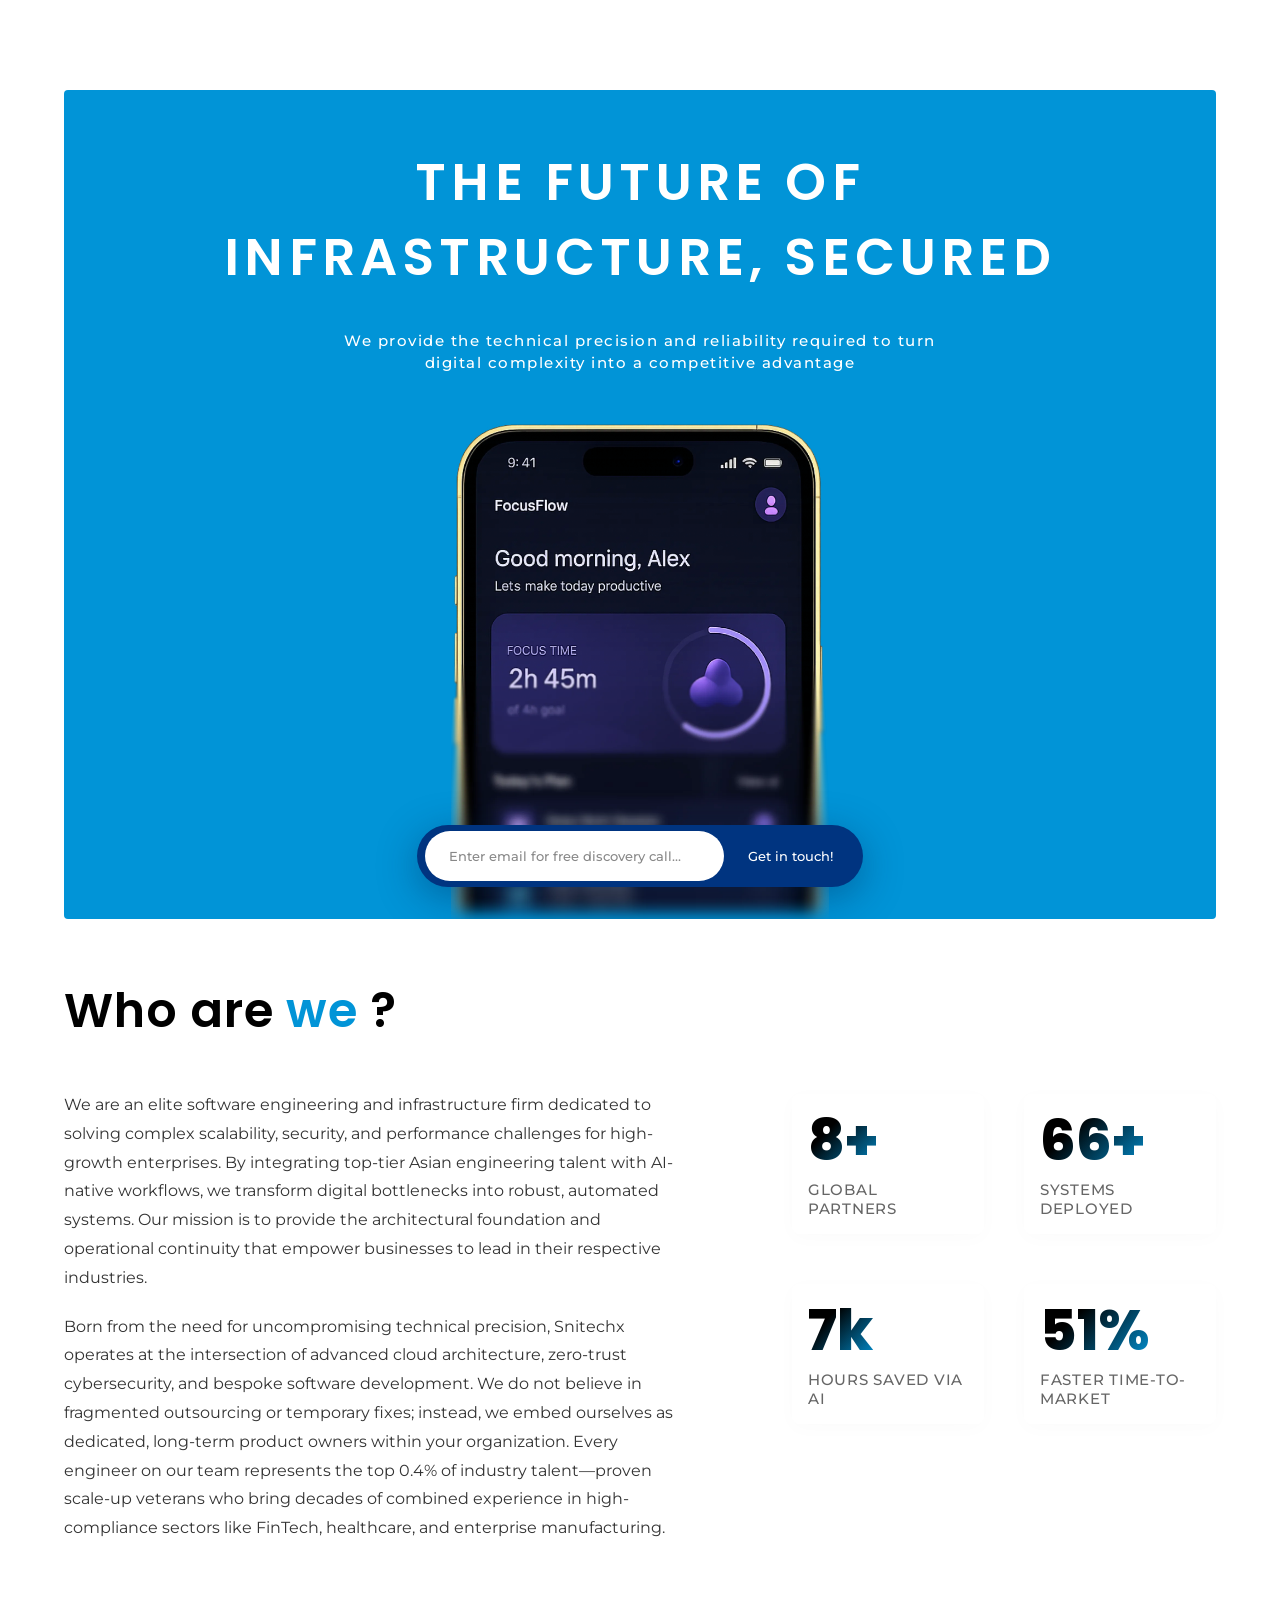
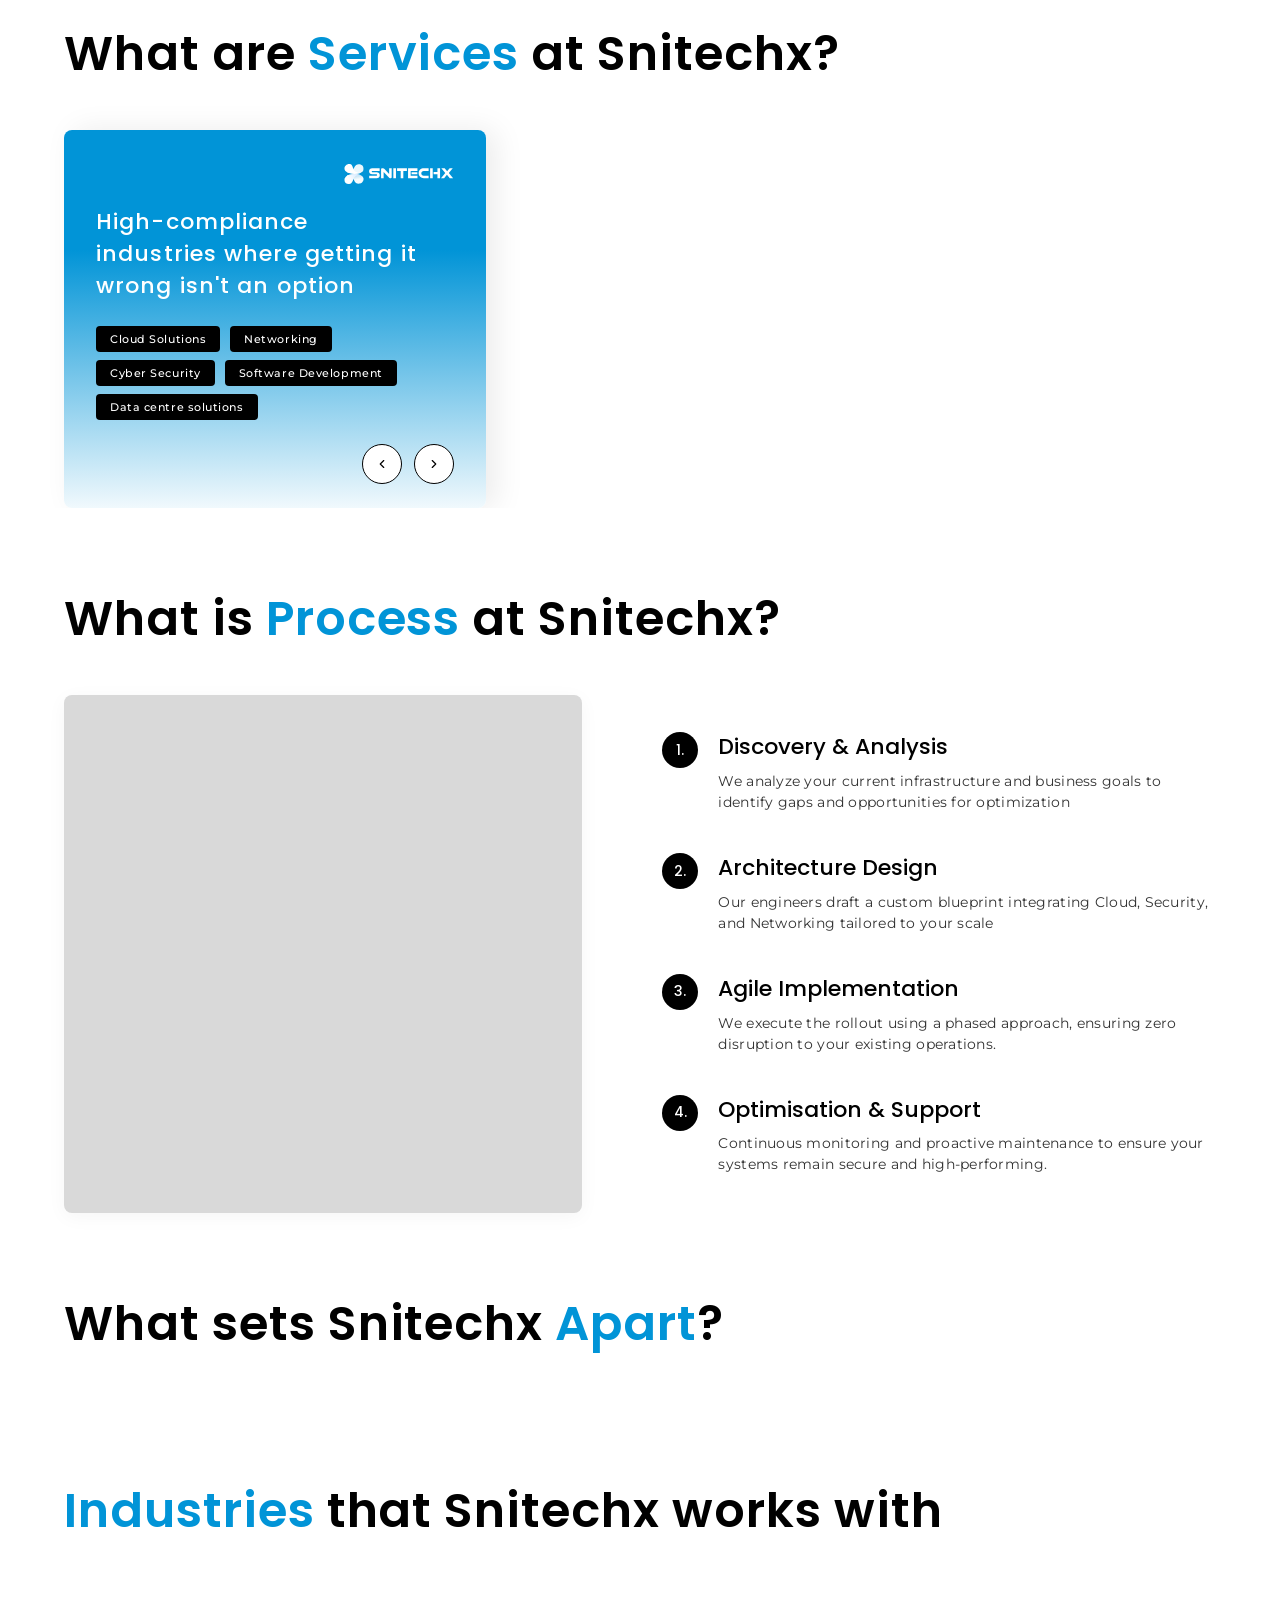
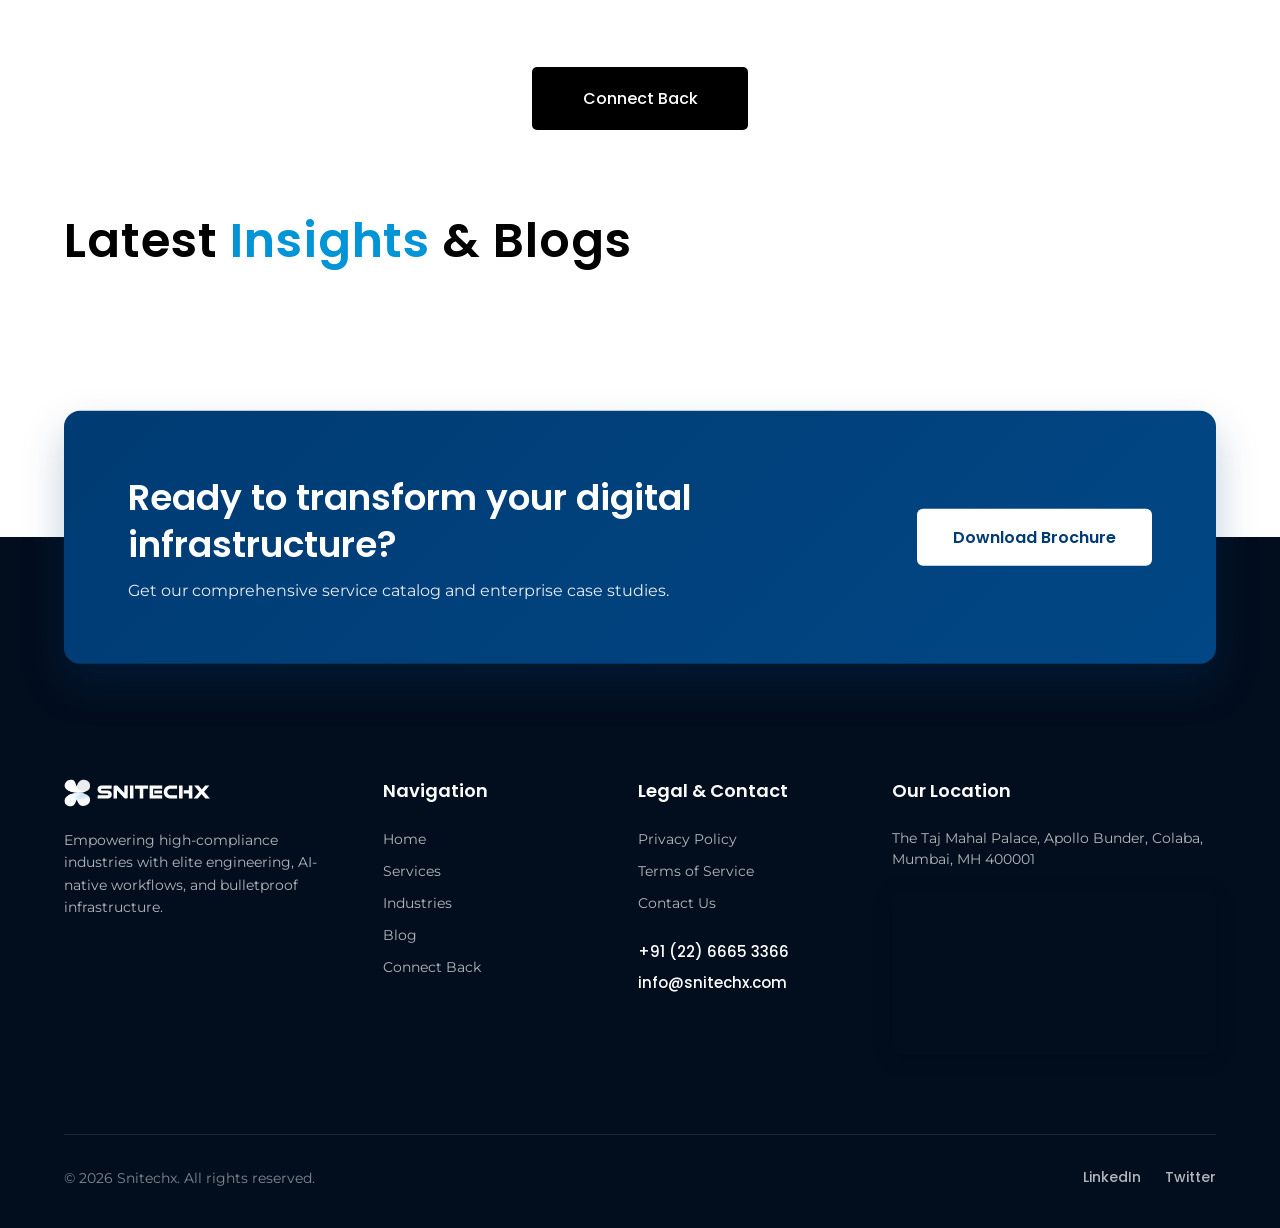
==== index.html @ 8ef0f84a "ok optimised" ====
<!DOCTYPE html>
<html lang="en">
<head>
    <meta charset="UTF-8">
    <meta name="viewport" content="width=device-width, initial-scale=1.0">
    <title>Snitechx | Elite Software Engineering & AI-Native Infrastructure</title>
    <meta name="description" content="Snitechx provides top 0.4% elite Asian engineering talent and AI-native compounding workflows to solve complex scalability, cloud, and cybersecurity challenges.">
    <meta name="keywords" content="AI software engineering, cloud infrastructure, cybersecurity, elite developers, scale-up tech teams, Snitechx">
    <meta name="author" content="Snitechx">
    <meta name="robots" content="index, follow">
    <link rel="canonical" href="https://snitechx.com/">
    <link rel="icon" type="image/svg+xml" href="./favicon.svg">
    <link rel="ai-meta" href="./ai.meta">

    <!-- OpenGraph Metadata -->
    <meta property="og:title" content="Snitechx | Elite Software Engineering & AI-Native Infrastructure">
    <meta property="og:description" content="Snitechx provides top 0.4% elite Asian engineering talent and AI-native compounding workflows to solve complex scalability, cloud, and cybersecurity challenges.">
    <meta property="og:image" content="https://snitechx.com/assets/heroMobile.webp">
    <meta property="og:url" content="https://snitechx.com/">
    <meta property="og:type" content="website">

    <!-- Twitter Cards Metadata -->
    <meta name="twitter:card" content="summary_large_image">
    <meta name="twitter:title" content="Snitechx | Elite Software Engineering & AI-Native Infrastructure">
    <meta name="twitter:description" content="Snitechx provides top 0.4% elite Asian engineering talent and AI-native compounding workflows to solve complex scalability, cloud, and cybersecurity challenges.">
    <meta name="twitter:image" content="https://snitechx.com/assets/heroMobile.webp">

    <link rel="stylesheet" href="styles.css">
    <!-- Load the navbar component -->
    <script type="module" src="./components/navbar.js"></script>

    <!-- JSON-LD Organization Schema -->
    <script type="application/ld+json">
    {
      "@context": "https://schema.org",
      "@type": "Organization",
      "name": "Snitechx",
      "url": "https://snitechx.com",
      "logo": "https://snitechx.com/favicon.svg",
      "description": "Elite software engineering and AI-native infrastructure firm.",
      "contactPoint": {
        "@type": "ContactPoint",
        "telephone": "+91-22-6665-3366",
        "contactType": "customer service",
        "areaServed": "Global",
        "availableLanguage": ["English"]
      },
      "sameAs": [
        "https://linkedin.com/company/snitechx",
        "https://twitter.com/snitechx",
        "https://github.com/snitechx"
      ]
    }
    </script>

    <!-- JSON-LD AI Software & Service Schema -->
    <script type="application/ld+json">
    {
      "@context": "https://schema.org",
      "@type": "Service",
      "name": "Snitechx AI-Native Engineering",
      "serviceType": "Software Development & Cloud Infrastructure",
      "provider": {
        "@type": "Organization",
        "name": "Snitechx"
      },
      "description": "Providing top 0.4% elite Asian engineering talent with AI-embedded development workflows for 3x compounding velocity.",
      "offers": {
        "@type": "Offer",
        "category": "Enterprise IT Solutions"
      },
      "hasOfferCatalog": {
        "@type": "OfferCatalog",
        "name": "Enterprise Services",
        "itemListElement": [
          {
            "@type": "OfferCatalog",
            "name": "Cloud Solutions",
            "description": "Resilient multi-cloud infrastructure and automated scaling."
          },
          {
            "@type": "OfferCatalog",
            "name": "Cyber Security",
            "description": "Zero-trust security architectures and automated threat detection."
          }
        ]
      }
    }
    </script>
</head>
<body>
    <!-- The custom navbar component -->
    <snitechx-navbar></snitechx-navbar>

    <main class="hero-container">
        <div class="hero-wrapper">
            <div class="hero-box">
                <h1>THE FUTURE OF INFRASTRUCTURE, SECURED</h1>
                <p>We provide the technical precision and reliability required to turn digital complexity into a competitive advantage</p>

                <div class="hero-mockup-container">
                    <img src="./assets/heroMobile.webp" alt="Mobile App Mockup" class="hero-mockup" />
                </div>

                <!-- CTA pill pinned to bottom inside the blue box -->
                <div class="cta-input-container">
                    <input type="email" placeholder="Enter email for free discovery call..." class="discovery-input" />
                    <button class="discovery-button">Get in touch!</button>
                </div>
            </div>
        </div>
    </main>

    <!-- 75px gap before next section as per Figma -->
    <div class="section-spacer"></div>

    <!-- WHO ARE WE SECTION -->
    <section class="about-section">
        <div class="about-wrapper">
            <!-- Left Column: 60% -->
            <div class="about-content">
                <h2>Who are <span class="highlight-blue">we</span> ?</h2>
                <p>We are an elite software engineering and infrastructure firm dedicated to solving complex scalability, security, and performance challenges for high-growth enterprises. By integrating top-tier Asian engineering talent with AI-native workflows, we transform digital bottlenecks into robust, automated systems. Our mission is to provide the architectural foundation and operational continuity that empower businesses to lead in their respective industries.</p>
                <p>Born from the need for uncompromising technical precision, Snitechx operates at the intersection of advanced cloud architecture, zero-trust cybersecurity, and bespoke software development. We do not believe in fragmented outsourcing or temporary fixes; instead, we embed ourselves as dedicated, long-term product owners within your organization. Every engineer on our team represents the top 0.4% of industry talent—proven scale-up veterans who bring decades of combined experience in high-compliance sectors like FinTech, healthcare, and enterprise manufacturing.</p>
            </div>

            <!-- Right Column: 40% -->
            <div class="about-stats" id="stats-container">
                <div class="stat-card">
                    <div class="stat-number-wrapper">
                        <span class="stat-number" data-target="10" data-suffix="+">0+</span>
                    </div>
                    <span class="stat-label">Global Partners</span>
                </div>
                <div class="stat-card">
                    <div class="stat-number-wrapper">
                        <span class="stat-number" data-target="100" data-suffix="+">0+</span>
                    </div>
                    <span class="stat-label">Systems Deployed</span>
                </div>
                <div class="stat-card">
                    <div class="stat-number-wrapper">
                        <span class="stat-number" data-target="10" data-suffix="k">0k</span>
                    </div>
                    <span class="stat-label">Hours Saved via AI</span>
                </div>
                <div class="stat-card">
                    <div class="stat-number-wrapper">
                        <span class="stat-number" data-target="74" data-suffix="%">0%</span>
                    </div>
                    <span class="stat-label">Faster Time-to-Market</span>
                </div>
            </div>
        </div>
    </section>

    <!-- 75px gap before next section as per Figma -->
    <div class="section-spacer"></div>

    <!-- SERVICES SECTION -->
    <section class="services-section">
        <div class="services-container">
            <!-- Section Title -->
            <div class="services-header">
                <h2>What are <span class="highlight-blue">Services</span> at Snitechx?</h2>
            </div>

            <div class="services-body">
                <!-- Left Blue Box (Fixed/Z-index 5) -->
                <div class="services-blue-card">
                    <div class="services-blue-top">
                        <img src="./assets/snitechxLogoWhite.svg" alt="Snitechx" class="services-logo" />
                    </div>
                    <div class="services-blue-content">
                        <h3>High-compliance industries where getting it wrong isn't an option</h3>
                        <div class="services-pills">
                            <span class="service-pill">Cloud Solutions</span>
                            <span class="service-pill">Networking</span>
                            <span class="service-pill">Cyber Security</span>
                            <span class="service-pill">Software Development</span>
                            <span class="service-pill">Data centre solutions</span>
                        </div>
                    </div>
                    <div class="services-blue-bottom">
                        <div class="service-arrows">
                            <button class="service-arrow" id="service-arrow-left" aria-label="Previous">
                                <svg width="14" height="14" viewBox="0 0 24 24" fill="none" stroke="#000000" stroke-width="2" stroke-linecap="round" stroke-linejoin="round"><path d="M15 18l-6-6 6-6"/></svg>
                            </button>
                            <button class="service-arrow" id="service-arrow-right" aria-label="Next">
                                <svg width="14" height="14" viewBox="0 0 24 24" fill="none" stroke="#000000" stroke-width="2" stroke-linecap="round" stroke-linejoin="round"><path d="M9 18l6-6-6-6"/></svg>
                            </button>
                        </div>
                    </div>
                </div>

                <!-- Right Scrollable Track (Z-index 1) -->
                <div class="services-track-wrapper">
                    <div class="services-track" id="services-track">
                        <!-- Cards injected by JS -->
                    </div>
                    <!-- Permanent visual cue for mobile users -->
                    <div class="mobile-swipe-cue">
                        <svg width="16" height="16" viewBox="0 0 24 24" fill="none" stroke="currentColor" stroke-width="2"><path d="M17 8l4 4m0 0l-4 4m4-4H3"/></svg>
                        <span>Swipe to explore services</span>
                    </div>
                </div>
            </div>
        </div>
    </section>

    <!-- 75px gap before next section as per Figma -->
    <div class="section-spacer"></div>

    <!-- PROCESS SECTION -->
    <section class="process-section">
        <div class="process-container">
            <!-- Section Title -->
            <div class="process-header">
                <h2>What is <span class="highlight-blue">Process</span> at Snitechx?</h2>
            </div>

            <div class="process-body">
                <!-- Left Column: Illustration / Placeholder Box -->
                <div class="process-image-box">
                    <!-- Solid grey box matching Figma design -->
                </div>

                <!-- Right Column: Process Steps List -->
                <div class="process-steps-list">
                    <!-- Step 1 -->
                    <div class="process-step">
                        <div class="step-badge">1.</div>
                        <div class="step-content">
                            <h3>Discovery & Analysis</h3>
                            <p>We analyze your current infrastructure and business goals to identify gaps and opportunities for optimization</p>
                        </div>
                    </div>

                    <!-- Step 2 -->
                    <div class="process-step">
                        <div class="step-badge">2.</div>
                        <div class="step-content">
                            <h3>Architecture Design</h3>
                            <p>Our engineers draft a custom blueprint integrating Cloud, Security, and Networking tailored to your scale</p>
                        </div>
                    </div>

                    <!-- Step 3 -->
                    <div class="process-step">
                        <div class="step-badge">3.</div>
                        <div class="step-content">
                            <h3>Agile Implementation</h3>
                            <p>We execute the rollout using a phased approach, ensuring zero disruption to your existing operations.</p>
                        </div>
                    </div>

                    <!-- Step 4 -->
                    <div class="process-step">
                        <div class="step-badge">4.</div>
                        <div class="step-content">
                            <h3>Optimisation & Support</h3>
                            <p>Continuous monitoring and proactive maintenance to ensure your systems remain secure and high-performing.</p>
                        </div>
                    </div>
                </div>
            </div>
        </div>
    </section>

    <!-- 75px gap before next section as per Figma -->
    <div class="section-spacer"></div>

    <!-- WHAT SETS US APART SECTION -->
    <section class="apart-section">
        <div class="apart-container">
            <!-- Section Title -->
            <div class="apart-header">
                <h2>What sets Snitechx <span class="highlight-blue">Apart</span>?</h2>
            </div>

            <!-- Dynamic 2x2 Grid Container -->
            <div class="apart-grid" id="apart-grid-container">
                <!-- Cards injected by JS -->
            </div>
        </div>
    </section>

    <!-- 75px gap before next section as per Figma -->
    <div class="section-spacer"></div>

    <!-- INDUSTRIES SECTION -->
    <section class="industry-section">
        <div class="industry-container">
            <!-- Section Title -->
            <div class="industry-header">
                <h2><span class="highlight-blue">Industries</span> that Snitechx works with</h2>
            </div>

            <!-- Dynamic Grid Container -->
            <div class="industry-grid" id="industry-grid-container">
                <!-- Cards injected by JS -->
            </div>

            <!-- Bottom CTA Button matching Figma Rectangle 85 -->
            <div class="industry-cta-container">
                <button class="industry-cta-button">Connect Back</button>
            </div>
        </div>
    </section>

    <!-- 75px gap before next section as per Figma -->
    <div class="section-spacer"></div>

    <!-- BLOG SECTION -->
    <section class="blog-section" id="blog">
        <div class="blog-container">
            <!-- Section Title -->
            <div class="blog-header">
                <h2>Latest <span class="highlight-blue">Insights</span> & Blogs</h2>
            </div>

            <!-- Dynamic Grid Container -->
            <div class="blog-grid" id="blog-grid-container">
                <!-- Cards injected by JS -->
            </div>
        </div>
    </section>

    <!-- CTA BANNER & FOOTER SECTION -->
    <div class="footer-overlap-wrapper">
        <!-- Overlapping Blue CTA Banner -->
        <div class="cta-banner-container">
            <div class="cta-banner-box">
                <div class="cta-banner-content">
                    <h2>Ready to transform your digital infrastructure?</h2>
                    <p>Get our comprehensive service catalog and enterprise case studies.</p>
                </div>
                <div class="cta-banner-action">
                    <button class="brochure-button" onclick="alert('Downloading Brochure...')">Download Brochure</button>
                </div>
            </div>
        </div>

        <!-- Dark Navy Footer -->
        <footer class="snitechx-footer">
            <div class="footer-container">
                <div class="footer-grid">
                    <!-- Column 1: Brand -->
                    <div class="footer-col brand-col">
                        <img src="./assets/snitechxLogoWhite.svg" alt="Snitechx Logo" class="footer-logo" />
                        <p class="footer-desc">Empowering high-compliance industries with elite engineering, AI-native workflows, and bulletproof infrastructure.</p>
                    </div>

                    <!-- Column 2: Navigation -->
                    <div class="footer-col links-col">
                        <h3>Navigation</h3>
                        <ul>
                            <li><a href="#home">Home</a></li>
                            <li><a href="#services">Services</a></li>
                            <li><a href="#industries">Industries</a></li>
                            <li><a href="#blog">Blog</a></li>
                            <li><a href="#connect">Connect Back</a></li>
                        </ul>
                    </div>

                    <!-- Column 3: Legal & Contact -->
                    <div class="footer-col legal-col">
                        <h3>Legal & Contact</h3>
                        <ul>
                            <li><a href="#privacy">Privacy Policy</a></li>
                            <li><a href="#terms">Terms of Service</a></li>
                            <li><a href="#contact">Contact Us</a></li>
                        </ul>
                        <div class="footer-contact-info">
                            <p class="phone-number">+91 (22) 6665 3366</p>
                            <p class="email-address">info@snitechx.com</p>
                        </div>
                    </div>

                    <!-- Column 4: Location & Map -->
                    <div class="footer-col location-col">
                        <h3>Our Location</h3>
                        <p class="location-address">The Taj Mahal Palace, Apollo Bunder, Colaba, Mumbai, MH 400001</p>
                        <div class="map-iframe-wrapper">
                            <iframe src="https://www.google.com/maps/embed?pb=!1m18!1m12!1m3!1d3774.217273873427!2d72.83071377598585!3d18.92172898225186!2m3!1f0!2f0!3f0!3m2!1i1024!2i768!4f13.1!3m3!1m2!1s0x3be7d1c73a0d5bcd%3A0xc3393006b5278cc1!2sThe%20Taj%20Mahal%20Palace%2C%20Mumbai!5e0!3m2!1sen!2sin!4v1700000000000!5m2!1sen!2sin" width="100%" height="160" style="border:0; border-radius: 8px;" allowfullscreen="" loading="lazy" referrerpolicy="no-referrer-when-downgrade"></iframe>
                        </div>
                    </div>
                </div>

                <!-- Footer Bottom Row -->
                <div class="footer-bottom-row">
                    <p class="copyright">© 2026 Snitechx. All rights reserved.</p>
                    <div class="footer-socials">
                        <a href="#linkedin">LinkedIn</a>
                        <a href="#twitter">Twitter</a>
                    </div>
                </div>
            </div>
        </footer>
    </div>

    <!-- Load Stats Counter Animation -->
    <script type="module">
        import { initStatsCounter } from './components/stats-counter.js';
        initStatsCounter();
    </script>

    <!-- Load Services Slider & Peek Animation -->
    <script type="module">
        import { initServicesSlider } from './components/services-slider.js';
        initServicesSlider();
    </script>

    <!-- Load What Sets Us Apart Grid -->
    <script type="module">
        import { initApartGrid } from './components/apart-grid.js';
        initApartGrid();
    </script>

    <!-- Load Industry Grid -->
    <script type="module">
        import { initIndustryGrid } from './components/industry-grid.js';
        initIndustryGrid();
    </script>

    <!-- Load Blog Grid -->
    <script type="module">
        import { initBlogGrid } from './components/blog-grid.js';
        initBlogGrid();
    </script>

    <!-- Load Hero 3D Squeeze & Parallax Animation -->
    <script type="module">
        import { initHeroAnimation } from './components/hero-animation.js';
        initHeroAnimation();
    </script>
</body>
</html>
---- styles.css ----
@import url('https://fonts.googleapis.com/css2?family=Inter:wght@400;500;600&family=Montserrat:wght@400;500;600&family=Poppins:wght@400;500;600;700;800;900&display=swap');

:root {
    --bg-color: #ffffff;
    --nav-bg: rgba(255, 255, 255, 0.92);
    --nav-text: #000000;
    --nav-text-secondary: rgba(0, 0, 0, 0.6);
    --text-primary: #000000;
    --text-secondary: rgba(0, 0, 0, 0.7);
    --accent: #ffffff;
    --transition: all 0.3s cubic-bezier(0.4, 0, 0.2, 1);
}

* {
    margin: 0;
    padding: 0;
    box-sizing: border-box;
}

body {
    font-family: 'Inter', sans-serif;
    background-color: var(--bg-color);
    color: var(--text-primary);
    -webkit-font-smoothing: antialiased;
    min-height: 200vh; /* for scroll demonstration */
}

/* Navbar Component Styles */
snitechx-navbar {
    display: block;
    position: fixed;
    top: 0;
    left: 0;
    width: 100%;
    z-index: 1000;
}

.navbar {
    background: var(--nav-bg);
    backdrop-filter: blur(16px);
    -webkit-backdrop-filter: blur(16px);
    border-bottom: 1px solid rgba(0, 0, 0, 0.08);
}

.nav-container {
    max-width: 1400px;
    margin: 0 auto;
    padding: 1.25rem 2rem;
    display: flex;
    justify-content: space-between;
    align-items: center;
    position: relative;
    z-index: 1001;
}

.logo {
    display: flex;
    align-items: center;
}

.logo img {
    height: 28px;
    width: auto;
    display: block;
}

.desktop-nav {
    display: none;
    gap: 2.5rem;
    align-items: center;
}

.desktop-nav a {
    color: var(--nav-text-secondary);
    text-decoration: none;
    font-size: 0.95rem;
    font-weight: 500;
    transition: var(--transition);
}

.desktop-nav a:hover {
    color: var(--nav-text);
}

.cta-container {
    display: flex;
    align-items: center;
    gap: 1.5rem;
}

.cta-button {
    display: none;
    background: var(--nav-text);
    color: #ffffff;
    padding: 0.75rem 1.75rem;
    border-radius: 999px;
    text-decoration: none;
    font-weight: 600;
    font-size: 0.95rem;
    transition: var(--transition);
}

.cta-button:hover {
    transform: translateY(-2px);
    box-shadow: 0 8px 24px rgba(0, 0, 0, 0.15);
}

.mobile-toggle {
    display: flex;
    background: none;
    border: none;
    cursor: pointer;
    padding: 0.5rem;
    z-index: 1002;
}

.mobile-menu {
    display: none; /* hidden by default, toggled via JS */
    position: fixed;
    top: 0;
    left: 0;
    width: 100%;
    height: 100vh;
    background: #ffffff;
    z-index: 1000;
    flex-direction: column;
    justify-content: center;
    align-items: center;
    transform: translateY(-100%);
}

.mobile-nav-links {
    display: flex;
    flex-direction: column;
    gap: 1.5rem;
    text-align: center;
}

.mobile-nav-links a {
    color: var(--nav-text);
    text-decoration: none;
    font-size: 1.75rem;
    font-weight: 500;
    opacity: 0; /* for stagger animation */
    letter-spacing: -0.01em;
}

.mobile-cta {
    margin-top: 1.5rem;
    background: var(--nav-text);
    color: #ffffff !important;
    padding: 0.85rem 2.25rem;
    border-radius: 999px;
    font-size: 1.1rem !important;
    font-weight: 600;
}

/* =========================================
   HERO SECTION
   ========================================= */
.hero-container {
    padding-top: 90px;   /* just enough for navbar clearance */
    padding-bottom: 0;
    background-color: var(--bg-color);
    display: flex;
    justify-content: center;
    align-items: flex-start;
    width: 100%;
    max-height: 100vh;
}

.hero-wrapper {
    width: 90vw;
    position: relative;
}

/* Blue card — contains everything including phone and CTA */
.hero-box {
    background-color: #0194D7;
    width: 100%;
    height: auto;
    position: relative;
    border-radius: 4px;
    overflow: hidden;
    display: flex;
    flex-direction: column;
    align-items: center;
}

/* Headline — centered inside the blue box */
.hero-box h1 {
    position: relative;
    font-family: 'Poppins', sans-serif;
    font-style: normal;
    font-weight: 600;
    font-size: 52px;
    line-height: 145%;
    text-align: center;
    letter-spacing: 0.1em;
    text-transform: uppercase;
    color: #FFFFFF;
    margin: 0 auto;
    padding-top: clamp(40px, 6vh, 80px);
    max-width: 900px;
}

/* Subtext */
.hero-box p {
    font-family: 'Montserrat', sans-serif;
    font-style: normal;
    font-weight: 500;
    font-size: 15px;
    line-height: 145%;
    text-align: center;
    letter-spacing: 0.1em;
    color: #FFFFFF;
    margin: 35px auto 0;
    max-width: 640px;
    padding-bottom: 0;
}

/* Phone mockup container — flex item with 50px top margin */
.hero-mockup-container {
    position: relative;
    width: 100%;
    max-width: clamp(280px, 42vh, 420px);
    flex: 0 0 auto;
    margin-top: 50px;
    display: flex;
    justify-content: center;
    align-items: flex-end;
    z-index: 2;
}

.hero-mockup {
    width: 100%;
    height: auto;
    display: block;
}

/* CTA pill — pinned to bottom of blue box */
.cta-input-container {
    position: absolute;
    width: calc(100% - 48px);
    max-width: 446px;
    height: 62px;
    left: 50%;
    transform: translateX(-50%);
    bottom: 32px;
    display: flex;
    align-items: center;
    background-color: #003480;
    padding: 6px 6px 6px 8px;
    border-radius: 999px;
    box-shadow: 0 10px 40px rgba(0, 34, 80, 0.4);
    z-index: 10;
}

.discovery-input {
    flex: 1;
    height: 100%;
    background-color: #ffffff;
    border: none;
    padding: 0 1.5rem;
    border-radius: 999px;
    font-family: 'Montserrat', sans-serif;
    font-weight: 500;
    font-size: 13px;
    color: #333333;
    outline: none;
}

.discovery-input::placeholder {
    color: #888888;
}

.discovery-button {
    height: 100%;
    background: none;
    border: none;
    color: #ffffff;
    padding: 0 1.5rem;
    font-family: 'Montserrat', sans-serif;
    font-weight: 500;
    font-size: 13px;
    cursor: pointer;
    white-space: nowrap;
    transition: opacity 0.2s ease;
    display: flex;
    align-items: center;
    justify-content: center;
}

.discovery-button:hover {
    opacity: 0.85;
}

/* =========================================
   MEDIA QUERIES
   ========================================= */
@media (max-width: 1023px) {
    /* Navbar */
    .desktop-nav, .cta-button {
        display: none;
    }
    .mobile-toggle {
        display: flex;
    }

    /* Hero wrapper */
    .hero-wrapper {
        width: 92vw;
    }



    /* Heading */
    .hero-box h1 {
        font-size: 28px;
        padding-top: 50px;
        letter-spacing: 0.05em;
        max-width: 90%;
        flex-shrink: 0;
    }

    /* Subtext */
    .hero-box p {
        font-size: 12px;
        max-width: 88%;
        margin-top: 10px;
        letter-spacing: 0.04em;
        flex-shrink: 0;
    }

    /* Phone container max-width for mobile/tablet */
    .hero-mockup-container {
        max-width: 280px;
    }

    /* CTA pill — compact and fully inside blue box */
    .cta-input-container {
        height: 50px;
        bottom: 20px;
        padding: 5px 5px 5px 6px;
    }

    .discovery-input {
        font-size: 11px;
        padding: 0 1rem;
    }

    .discovery-button {
        font-size: 11px;
        padding: 0 1rem;
        white-space: nowrap;
    }
}

@media (min-width: 1024px) {
    .logo img {
        height: 36px;
    }
    .desktop-nav, .cta-button {
        display: flex;
    }
    .mobile-toggle {
        display: none;
    }
}

/* =========================================
   SECTION LAYOUT UTILITIES
   ========================================= */
.section-spacer {
    height: 75px;
    width: 100%;
}

/* =========================================
   WHO ARE WE SECTION
   ========================================= */
.about-section {
    width: 100%;
    display: flex;
    justify-content: center;
    background-color: var(--bg-color);
}

.about-wrapper {
    width: 90vw;
    max-width: 1400px;
    display: flex;
    flex-direction: column;
    gap: 60px;
}

.about-content {
    width: 100%;
    display: flex;
    flex-direction: column;
    gap: 20px;
}

.about-content h2 {
    font-family: 'Poppins', sans-serif;
    font-weight: 600;
    font-size: clamp(32px, 4vw, 48px);
    color: #000000;
    margin-bottom: 24px;
    letter-spacing: 0.02em;
}

.about-content h2 .highlight-blue {
    color: #0194D7;
}

.about-content p {
    font-family: 'Montserrat', sans-serif;
    font-weight: 400;
    font-size: clamp(14px, 1.5vw, 16px);
    line-height: 1.8;
    color: #333333;
    max-width: 100%;
}

/* Stats Grid */
.about-stats {
    width: 100%;
    display: grid;
    grid-template-columns: repeat(2, 1fr);
    gap: 40px 20px;
}

.stat-card {
    display: flex;
    flex-direction: column;
    align-items: flex-start;
    padding: 16px;
    background: rgba(255, 255, 255, 0.03);
    border-radius: 8px;
    box-shadow: 0 4px 20px rgba(0, 0, 0, 0.02);
    transition: transform 0.3s ease, box-shadow 0.3s ease;
}

.stat-card:hover {
    transform: translateY(-4px);
    box-shadow: 0 8px 30px rgba(1, 148, 215, 0.12);
}

.stat-number-wrapper {
    display: flex;
    align-items: center;
}

.stat-number {
    font-family: 'Poppins', sans-serif;
    font-weight: 800; /* Ultra-bold */
    font-size: clamp(36px, 4.5vw, 56px);
    line-height: 1.1;
    color: #000000;
    display: inline-block;
    /* Modern digital styling */
    background: linear-gradient(135deg, #000000 30%, #0194D7 100%);
    -webkit-background-clip: text;
    -webkit-text-fill-color: transparent;
    background-clip: text;
    text-fill-color: transparent;
}

.stat-label {
    font-family: 'Montserrat', sans-serif;
    font-weight: 500;
    font-size: clamp(13px, 1.2vw, 15px);
    color: #666666;
    margin-top: 8px;
    letter-spacing: 0.05em;
    text-transform: uppercase;
}

/* Desktop 60/40 Split */
@media (min-width: 1024px) {
    .about-wrapper {
        flex-direction: row;
        align-items: center;
        justify-content: space-between;
        gap: 80px;
    }

    .about-content {
        width: 58%; /* ~60% */
        padding-right: 20px;
    }

    .about-stats {
        width: 38%; /* ~40% */
        gap: 50px 40px;
    }
}

/* =========================================
   SERVICES SECTION
   ========================================= */
.services-section {
    width: 100%;
    display: flex;
    justify-content: center;
    background-color: var(--bg-color);
    overflow: hidden; /* prevents horizontal scrollbar on page level */
}

.services-container {
    width: 90vw;
    max-width: 1400px;
    display: flex;
    flex-direction: column;
    gap: 40px;
}

.services-header h2 {
    font-family: 'Poppins', sans-serif;
    font-weight: 600;
    font-size: clamp(32px, 4vw, 48px);
    color: #000000;
    letter-spacing: 0.02em;
}

.services-header h2 .highlight-blue {
    color: #0194D7;
}

.services-body {
    display: flex;
    flex-direction: column;
    gap: 30px;
    position: relative;
    width: 100%;
}

/* Blue Card */
.services-blue-card {
    background: linear-gradient(180deg, #0194D7 31.76%, #FFFFFF 104.08%);
    border-radius: 8px;
    padding: 32px 32px 24px 32px;
    display: flex;
    flex-direction: column;
    justify-content: space-between;
    min-height: 359px;
    position: relative;
    z-index: 5; /* Sits above the sliding track */
    box-shadow: 10px 0 30px rgba(0, 0, 0, 0.08);
}

.services-blue-top {
    display: flex;
    justify-content: flex-end;
    width: 100%;
    margin-bottom: 20px;
}

.services-logo {
    height: 24px;
    width: auto;
}

.services-blue-content h3 {
    font-family: 'Poppins', sans-serif;
    font-weight: 500;
    font-size: clamp(20px, 2.2vw, 22px);
    line-height: 145%;
    letter-spacing: 0.05em;
    color: #FFFFFF;
    margin-bottom: 24px;
    max-width: 340px;
}

.services-pills {
    display: flex;
    flex-wrap: wrap;
    gap: 8px 10px;
}

.service-pill {
    background-color: #000000;
    color: #FFFFFF;
    font-family: 'Montserrat', sans-serif;
    font-weight: 500;
    font-size: 11px;
    padding: 6px 14px;
    border-radius: 4px;
    letter-spacing: 0.05em;
}

.services-blue-bottom {
    display: none; /* Hidden on mobile */
}

/* Scrollable Track Wrapper */
.services-track-wrapper {
    width: 100%;
    position: relative;
    z-index: 1; /* Sits behind blue card */
    display: flex;
    flex-direction: column;
}

.services-track {
    display: flex;
    align-items: stretch;
    flex: 1;
    gap: 24px;
    overflow-x: auto;
    padding-bottom: 16px;
    scroll-behavior: smooth;
    scrollbar-width: none; /* Firefox */
    -ms-overflow-style: none; /* IE/Edge */
}

.services-track::-webkit-scrollbar {
    display: none; /* Chrome/Safari */
}

/* Service Card */
.service-card {
    background: #EBEBEB;
    border-radius: 8px;
    overflow: hidden;
    width: 320px;
    flex: 0 0 320px;
    display: flex;
    flex-direction: column;
    box-shadow: 0 4px 20px rgba(0, 0, 0, 0.05);
    transition: transform 0.3s ease;
}

.service-card:hover {
    transform: translateY(-4px);
}

.service-image-wrapper {
    width: 100%;
    height: 180px;
    background-color: #dddddd;
    overflow: hidden;
}

.service-image {
    width: 100%;
    height: 100%;
    object-fit: cover;
}

.service-content {
    padding: 24px;
    display: flex;
    flex-direction: column;
    flex: 1;
}

.service-content h3 {
    font-family: 'Poppins', sans-serif;
    font-weight: 500;
    font-size: 16px;
    color: #000000;
    margin-bottom: 12px;
    line-height: 140%;
}

.service-content p {
    font-family: 'Montserrat', sans-serif;
    font-weight: 400;
    font-size: 14px;
    line-height: 145%;
    letter-spacing: 0.05em;
    color: #000000;
}

/* Mobile Swipe Cue */
.mobile-swipe-cue {
    display: flex;
    align-items: center;
    justify-content: center;
    gap: 8px;
    font-family: 'Montserrat', sans-serif;
    font-weight: 500;
    font-size: 12px;
    color: #666666;
    margin-top: 8px;
    animation: pulseSwipe 2s infinite ease-in-out;
}

@keyframes pulseSwipe {
    0%, 100% { opacity: 0.5; transform: translateX(0); }
    50% { opacity: 1; transform: translateX(4px); }
}

@media (min-width: 1024px) {
    .mobile-swipe-cue {
        display: none;
    }
}

/* Desktop Layout */
@media (min-width: 1024px) {
    .services-body {
        flex-direction: row;
        align-items: stretch;
        gap: 0;
    }

    .services-blue-card {
        width: 422px;
        flex: 0 0 422px;
        min-height: 359px;
    }

    .services-blue-bottom {
        display: flex;
        justify-content: flex-end;
        width: 100%;
        margin-top: 24px;
    }

    .service-arrows {
        display: flex;
        gap: 12px;
    }

    .service-arrow {
        width: 40px;
        height: 40px;
        border-radius: 50%;
        background: #FFFFFF;
        border: 1px solid #000000;
        display: flex;
        align-items: center;
        justify-content: center;
        cursor: pointer;
        transition: background-color 0.2s ease, transform 0.2s ease;
    }

    .service-arrow:hover {
        background: #f0f0f0;
        transform: scale(1.05);
    }

    .services-track-wrapper {
        flex: 1;
        overflow: hidden;
        margin-left: -20px;
        padding-left: 44px; /* Gives gap between blue card and first service card */
    }
}

/* =========================================
   PROCESS SECTION
   ========================================= */
.process-section {
    width: 100%;
    display: flex;
    justify-content: center;
    background-color: var(--bg-color);
}

.process-container {
    width: 90vw;
    max-width: 1400px;
    display: flex;
    flex-direction: column;
    gap: 40px;
}

.process-header h2 {
    font-family: 'Poppins', sans-serif;
    font-weight: 600;
    font-size: clamp(32px, 4vw, 48px);
    color: #000000;
    letter-spacing: 0.02em;
}

.process-header h2 .highlight-blue {
    color: #0194D7;
}

.process-body {
    display: flex;
    flex-direction: column;
    gap: 40px;
    width: 100%;
}

/* Left Grey Box */
.process-image-box {
    background-color: #D9D9D9;
    border-radius: 8px;
    width: 100%;
    aspect-ratio: 1;
    max-width: 540px;
    margin: 0 auto;
    box-shadow: 0 4px 20px rgba(0, 0, 0, 0.04);
}

/* Right Steps List */
.process-steps-list {
    display: flex;
    flex-direction: column;
    gap: 32px;
    width: 100%;
}

.process-step {
    display: flex;
    align-items: flex-start;
    gap: 20px;
    transition: transform 0.3s ease;
}

.process-step:hover {
    transform: translateX(8px);
}

.step-badge {
    background-color: #000000;
    color: #FFFFFF;
    width: 36px;
    height: 36px;
    border-radius: 50%;
    display: flex;
    align-items: center;
    justify-content: center;
    font-family: 'Poppins', sans-serif;
    font-weight: 500;
    font-size: 14px;
    flex-shrink: 0;
    transition: background-color 0.3s ease, box-shadow 0.3s ease;
}

.process-step:hover .step-badge {
    background-color: #0194D7;
    box-shadow: 0 0 15px rgba(1, 148, 215, 0.4);
}

.step-content {
    display: flex;
    flex-direction: column;
    flex: 1;
}

.step-content h3 {
    font-family: 'Poppins', sans-serif;
    font-weight: 500;
    font-size: 22px;
    color: #000000;
    margin-bottom: 8px;
    line-height: 140%;
}

.step-content p {
    font-family: 'Montserrat', sans-serif;
    font-weight: 400;
    font-size: 14px;
    color: #333333;
    line-height: 150%;
    letter-spacing: 0.02em;
}

/* Desktop Layout */
@media (min-width: 1024px) {
    .process-body {
        flex-direction: row;
        align-items: center;
        justify-content: space-between;
        gap: 80px;
    }

    .process-image-box {
        flex: 0 0 45%;
        margin: 0;
    }

    .process-steps-list {
        flex: 1;
        gap: 40px;
    }
}

/* =========================================
   WHAT SETS US APART SECTION
   ========================================= */
.apart-section {
    width: 100%;
    display: flex;
    justify-content: center;
    background-color: var(--bg-color);
}

.apart-container {
    width: 90vw;
    max-width: 1400px;
    display: flex;
    flex-direction: column;
    gap: 40px;
}

.apart-header h2 {
    font-family: 'Poppins', sans-serif;
    font-weight: 600;
    font-size: clamp(32px, 4vw, 48px);
    color: #000000;
    letter-spacing: 0.02em;
}

.apart-header h2 .highlight-blue {
    color: #0194D7;
}

/* Grid */
.apart-grid {
    display: grid;
    grid-template-columns: 1fr;
    gap: 30px;
    width: 100%;
}

/* Card */
.apart-card {
    background-color: #EBEBEB;
    border-radius: 12px;
    padding: 32px;
    display: flex;
    flex-direction: column;
    justify-content: space-between;
    box-shadow: 0 4px 24px rgba(0, 0, 0, 0.03);
    transition: transform 0.3s ease, box-shadow 0.3s ease;
}

.apart-card:hover {
    transform: translateY(-4px);
    box-shadow: 0 12px 32px rgba(1, 148, 215, 0.08);
}

.apart-card-top h3 {
    font-family: 'Poppins', sans-serif;
    font-weight: 500;
    font-size: 22px;
    color: #000000;
    margin-bottom: 16px;
    line-height: 140%;
}

.apart-card-top h3 .blue-dot {
    color: #0194D7;
}

.apart-card-top p {
    font-family: 'Montserrat', sans-serif;
    font-weight: 400;
    font-size: 14px;
    color: #333333;
    line-height: 160%;
    margin-bottom: 24px;
}

/* Bottom Area with Divider */
.apart-card-bottom {
    border-top: 1px solid #0194D7;
    padding-top: 20px;
    margin-top: auto; /* Pushes bottom area to align perfectly at bottom across all cards */
    display: flex;
    flex-direction: column;
}

.apart-stat-row {
    display: flex;
    align-items: baseline;
    flex-wrap: wrap;
    gap: 6px;
}

.apart-stat-num {
    font-family: 'Poppins', sans-serif;
    font-weight: 500;
    font-size: 22px;
    color: #000000;
    line-height: 1.2;
}

.apart-stat-label {
    font-family: 'Montserrat', sans-serif;
    font-weight: 400;
    font-size: 12px;
    color: #666666;
}

.apart-highlight-text {
    font-family: 'Montserrat', sans-serif;
    font-weight: 500;
    font-size: 14px;
    color: #086088;
    margin-top: 8px;
    line-height: 140%;
}

/* Desktop Grid */
@media (min-width: 1024px) {
    .apart-grid {
        grid-template-columns: repeat(2, 1fr);
        gap: 40px;
    }
}

/* =========================================
   INDUSTRIES SECTION
   ========================================= */
.industry-section {
    width: 100%;
    display: flex;
    justify-content: center;
    background-color: var(--bg-color);
}

.industry-container {
    width: 90vw;
    max-width: 1400px;
    display: flex;
    flex-direction: column;
    gap: 40px;
}

.industry-header h2 {
    font-family: 'Poppins', sans-serif;
    font-weight: 600;
    font-size: clamp(32px, 4vw, 48px);
    color: #000000;
    letter-spacing: 0.02em;
}

.industry-header h2 .highlight-blue {
    color: #0194D7;
}

/* Grid */
.industry-grid {
    display: grid;
    grid-template-columns: 1fr; /* Mobile 1 column */
    gap: 30px;
    width: 100%;
}

/* Card Wrapper for Drop Shadow */
.industry-card-wrapper {
    width: 100%;
    display: flex;
    flex-direction: column;
    filter: drop-shadow(0 4px 20px rgba(0, 0, 0, 0.05));
    transition: transform 0.3s ease, filter 0.3s ease;
}

.industry-card-wrapper:hover {
    transform: translateY(-6px);
    filter: drop-shadow(0 12px 28px rgba(1, 148, 215, 0.15));
}

.industry-card-wrapper:hover .industry-image {
    transform: scale(1.08);
}

/* Card Container with Chamfered Clip Path */
.industry-card {
    background-color: #EBEBEB;
    display: flex;
    flex-direction: column;
    padding: 24px 24px 44px 24px;
    min-height: 360px;
    width: 100%;
    flex: 1;
    clip-path: polygon(0 0, 100% 0, 100% calc(100% - 36px), calc(100% - 36px) 100%, 0 100%);
}

.industry-image-wrapper {
    width: 100%;
    height: 180px;
    display: flex;
    align-items: center;
    justify-content: center;
    padding: 10px;
}

.industry-image {
    max-width: 90%;
    max-height: 100%;
    object-fit: contain;
    transition: transform 0.3s ease;
}

.industry-divider {
    width: calc(100% + 48px);
    margin-left: -24px;
    height: 1px;
    background-color: rgba(0, 0, 0, 0.12);
    margin-top: 10px;
    margin-bottom: 20px;
}

.industry-content {
    display: flex;
    flex-direction: column;
    width: 100%;
}

.industry-content h3 {
    font-family: 'Poppins', sans-serif;
    font-weight: 500;
    font-size: 20px;
    color: #0194D7;
    margin-bottom: 8px;
    line-height: 140%;
}

.industry-content p {
    font-family: 'Montserrat', sans-serif;
    font-weight: 400;
    font-size: 12px;
    color: #333333;
    line-height: 150%;
}

/* Tablet Grid (2x2) */
@media (min-width: 768px) and (max-width: 1023px) {
    .industry-grid {
        grid-template-columns: repeat(2, 1fr);
        gap: 30px;
    }
}

/* Desktop Grid (3x3) */
@media (min-width: 1024px) {
    .industry-grid {
        grid-template-columns: repeat(3, 1fr);
        gap: 40px;
    }
}

/* Bottom CTA Button matching Figma Rectangle 85 */
.industry-cta-container {
    display: flex;
    justify-content: center;
    width: 100%;
    margin-top: 40px;
}

.industry-cta-button {
    width: 180px;
    height: 50px;
    background: #000000;
    border-radius: 5px;
    font-family: 'Poppins', sans-serif;
    font-weight: 500;
    font-size: 14px;
    color: #FFFFFF;
    border: none;
    display: flex;
    align-items: center;
    justify-content: center;
    cursor: pointer;
    transition: transform 0.2s ease, background-color 0.2s ease, box-shadow 0.2s ease;
}

.industry-cta-button:hover {
    transform: translateY(-2px);
    background: #0194D7;
    box-shadow: 0 8px 24px rgba(1, 148, 215, 0.25);
}

/* Tablet & Desktop Sizing */
@media (min-width: 768px) {
    .industry-cta-button {
        width: 216px;
        height: 63px;
        font-size: 16px;
    }
}

/* =========================================
   BLOG SECTION
   ========================================= */
.blog-section {
    width: 100%;
    display: flex;
    justify-content: center;
    background-color: var(--bg-color);
    padding: 0 0 100px 0;
}

.blog-container {
    width: 90vw;
    max-width: 1400px;
    display: flex;
    flex-direction: column;
    gap: 40px;
}

.blog-header h2 {
    font-family: 'Poppins', sans-serif;
    font-weight: 600;
    font-size: clamp(32px, 4vw, 48px);
    color: #000000;
    letter-spacing: 0.02em;
}

.blog-header h2 .highlight-blue {
    color: #0194D7;
}

/* Grid */
.blog-grid {
    display: grid;
    grid-template-columns: 1fr;
    gap: 30px;
    width: 100%;
}

/* Card */
.blog-card {
    background: #D9D9D9;
    border-radius: 8px;
    overflow: hidden;
    display: flex;
    flex-direction: column;
    box-shadow: 0 4px 20px rgba(0, 0, 0, 0.04);
    cursor: pointer;
    transition: transform 0.3s ease, box-shadow 0.3s ease;
}

.blog-card:hover {
    transform: translateY(-6px);
    box-shadow: 0 12px 32px rgba(1, 148, 215, 0.12);
}

.blog-card:hover .blog-image {
    transform: scale(1.05);
}

.blog-card:hover .blog-arrow-btn {
    background-color: #000000;
    transform: rotate(45deg);
}

.blog-image-wrapper {
    width: 100%;
    aspect-ratio: 16 / 10;
    overflow: hidden;
    position: relative;
    background-color: #cccccc;
}

.blog-image {
    width: 100%;
    height: 100%;
    object-fit: cover;
    transition: transform 0.3s ease;
    display: block;
}

.blog-content {
    padding: 28px 24px 24px 24px;
    display: flex;
    flex-direction: column;
    flex: 1;
    justify-content: space-between;
}

.blog-title {
    font-family: 'Poppins', sans-serif;
    font-weight: 500;
    font-size: 20px;
    color: #000000;
    line-height: 140%;
    margin-bottom: 32px;
}

.blog-footer {
    display: flex;
    justify-content: space-between;
    align-items: flex-end;
    width: 100%;
}

.blog-meta {
    display: flex;
    flex-direction: column;
    gap: 2px;
}

.blog-time {
    font-family: 'Poppins', sans-serif;
    font-weight: 600;
    font-size: 12px;
    color: #000000;
    line-height: 1.2;
}

.blog-author {
    font-family: 'Poppins', sans-serif;
    font-weight: 600;
    font-size: 14px;
    color: #000000;
    line-height: 1.2;
}

.blog-arrow-btn {
    width: 44px;
    height: 44px;
    border-radius: 50%;
    background-color: #0194D7;
    display: flex;
    align-items: center;
    justify-content: center;
    color: #FFFFFF;
    transition: transform 0.3s ease, background-color 0.3s ease, box-shadow 0.3s ease;
    box-shadow: 0 4px 12px rgba(1, 148, 215, 0.3);
}

/* Tablet Grid (2 columns) */
@media (min-width: 768px) and (max-width: 1023px) {
    .blog-grid {
        grid-template-columns: repeat(2, 1fr);
        gap: 30px;
    }
}

/* Desktop Grid (3 columns) */
@media (min-width: 1024px) {
    .blog-grid {
        grid-template-columns: repeat(3, 1fr);
        gap: 40px;
    }
}

/* =========================================
   CTA BANNER & FOOTER SECTION
   ========================================= */
.footer-overlap-wrapper {
    position: relative;
    width: 100%;
    margin-top: 120px;
}

/* Overlapping Blue Banner */
.cta-banner-container {
    position: absolute;
    top: 0;
    left: 50%;
    transform: translate(-50%, -50%); /* Pulls the banner 50% upwards so it perfectly overlaps the white background and navy footer */
    width: 90vw;
    max-width: 1400px;
    z-index: 10;
}

.cta-banner-box {
    background: linear-gradient(135deg, #003B73 0%, #014785 100%);
    border-radius: 16px;
    padding: 48px 40px;
    display: flex;
    flex-direction: column;
    align-items: center;
    justify-content: space-between;
    gap: 32px;
    box-shadow: 0 20px 40px rgba(0, 59, 115, 0.25);
}

.cta-banner-content {
    display: flex;
    flex-direction: column;
    gap: 12px;
    text-align: center;
}

.cta-banner-content h2 {
    font-family: 'Poppins', sans-serif;
    font-weight: 600;
    font-size: clamp(24px, 3vw, 36px);
    color: #FFFFFF;
    line-height: 130%;
}

.cta-banner-content p {
    font-family: 'Montserrat', sans-serif;
    font-weight: 400;
    font-size: clamp(14px, 1.5vw, 16px);
    color: rgba(255, 255, 255, 0.9);
}

.brochure-button {
    background: #FFFFFF;
    color: #003B73;
    font-family: 'Poppins', sans-serif;
    font-weight: 600;
    font-size: 16px;
    padding: 16px 36px;
    border-radius: 6px;
    border: none;
    cursor: pointer;
    transition: transform 0.2s ease, box-shadow 0.2s ease, background-color 0.2s ease;
    white-space: nowrap;
}

.brochure-button:hover {
    transform: translateY(-2px);
    box-shadow: 0 8px 24px rgba(0, 0, 0, 0.15);
    background: #f8f9fa;
}

/* Dark Navy Footer */
.snitechx-footer {
    background-color: #020E1E; /* Rich deep navy */
    width: 100%;
    padding-top: 240px; /* Ample clearance for the overlapping blue banner */
    padding-bottom: 40px;
    display: flex;
    justify-content: center;
    color: #FFFFFF;
}

.footer-container {
    width: 90vw;
    max-width: 1400px;
    display: flex;
    flex-direction: column;
}

.footer-grid {
    display: grid;
    grid-template-columns: 1fr;
    gap: 48px;
    width: 100%;
}

.footer-col {
    display: flex;
    flex-direction: column;
    gap: 20px;
}

.footer-logo {
    height: 32px;
    width: auto;
    align-self: flex-start;
}

.footer-desc {
    font-family: 'Montserrat', sans-serif;
    font-weight: 400;
    font-size: 14px;
    color: rgba(255, 255, 255, 0.7);
    line-height: 160%;
}

.footer-col h3 {
    font-family: 'Poppins', sans-serif;
    font-weight: 600;
    font-size: 18px;
    color: #FFFFFF;
    margin-bottom: 4px;
}

.footer-col ul {
    list-style: none;
    padding: 0;
    margin: 0;
    display: flex;
    flex-direction: column;
    gap: 12px;
}

.footer-col ul li a {
    font-family: 'Montserrat', sans-serif;
    font-weight: 400;
    font-size: 14px;
    color: rgba(255, 255, 255, 0.7);
    text-decoration: none;
    transition: color 0.2s ease;
}

.footer-col ul li a:hover {
    color: #0194D7;
}

.footer-contact-info {
    display: flex;
    flex-direction: column;
    gap: 8px;
    margin-top: 8px;
}

.phone-number, .email-address {
    font-family: 'Poppins', sans-serif;
    font-weight: 500;
    font-size: 15px;
    color: #FFFFFF;
}

.location-address {
    font-family: 'Montserrat', sans-serif;
    font-weight: 400;
    font-size: 14px;
    color: rgba(255, 255, 255, 0.7);
    line-height: 150%;
}

.map-iframe-wrapper {
    width: 100%;
    border-radius: 8px;
    overflow: hidden;
    box-shadow: 0 4px 20px rgba(0, 0, 0, 0.2);
}

.footer-bottom-row {
    border-top: 1px solid rgba(255, 255, 255, 0.1);
    margin-top: 80px;
    padding-top: 32px;
    display: flex;
    flex-direction: column;
    gap: 20px;
    align-items: center;
    justify-content: space-between;
}

.copyright {
    font-family: 'Montserrat', sans-serif;
    font-weight: 400;
    font-size: 14px;
    color: rgba(255, 255, 255, 0.5);
}

.footer-socials {
    display: flex;
    gap: 24px;
}

.footer-socials a {
    font-family: 'Poppins', sans-serif;
    font-weight: 500;
    font-size: 14px;
    color: rgba(255, 255, 255, 0.7);
    text-decoration: none;
    transition: color 0.2s ease;
}

.footer-socials a:hover {
    color: #0194D7;
}

/* Tablet Layout (2 columns) */
@media (min-width: 768px) and (max-width: 1023px) {
    .cta-banner-box {
        flex-direction: row;
        text-align: left;
        padding: 56px 48px;
    }

    .cta-banner-content {
        text-align: left;
        max-width: 60%;
    }

    .footer-grid {
        grid-template-columns: repeat(2, 1fr);
        gap: 56px 40px;
    }

    .footer-bottom-row {
        flex-direction: row;
    }
}

/* Desktop Layout (4 columns) */
@media (min-width: 1024px) {
    .cta-banner-box {
        flex-direction: row;
        text-align: left;
        padding: 64px 64px;
    }

    .cta-banner-content {
        text-align: left;
        max-width: 65%;
    }

    .footer-grid {
        grid-template-columns: 2fr 1.5fr 1.5fr 2.5fr;
        gap: 60px;
    }

    .footer-bottom-row {
        flex-direction: row;
    }
}
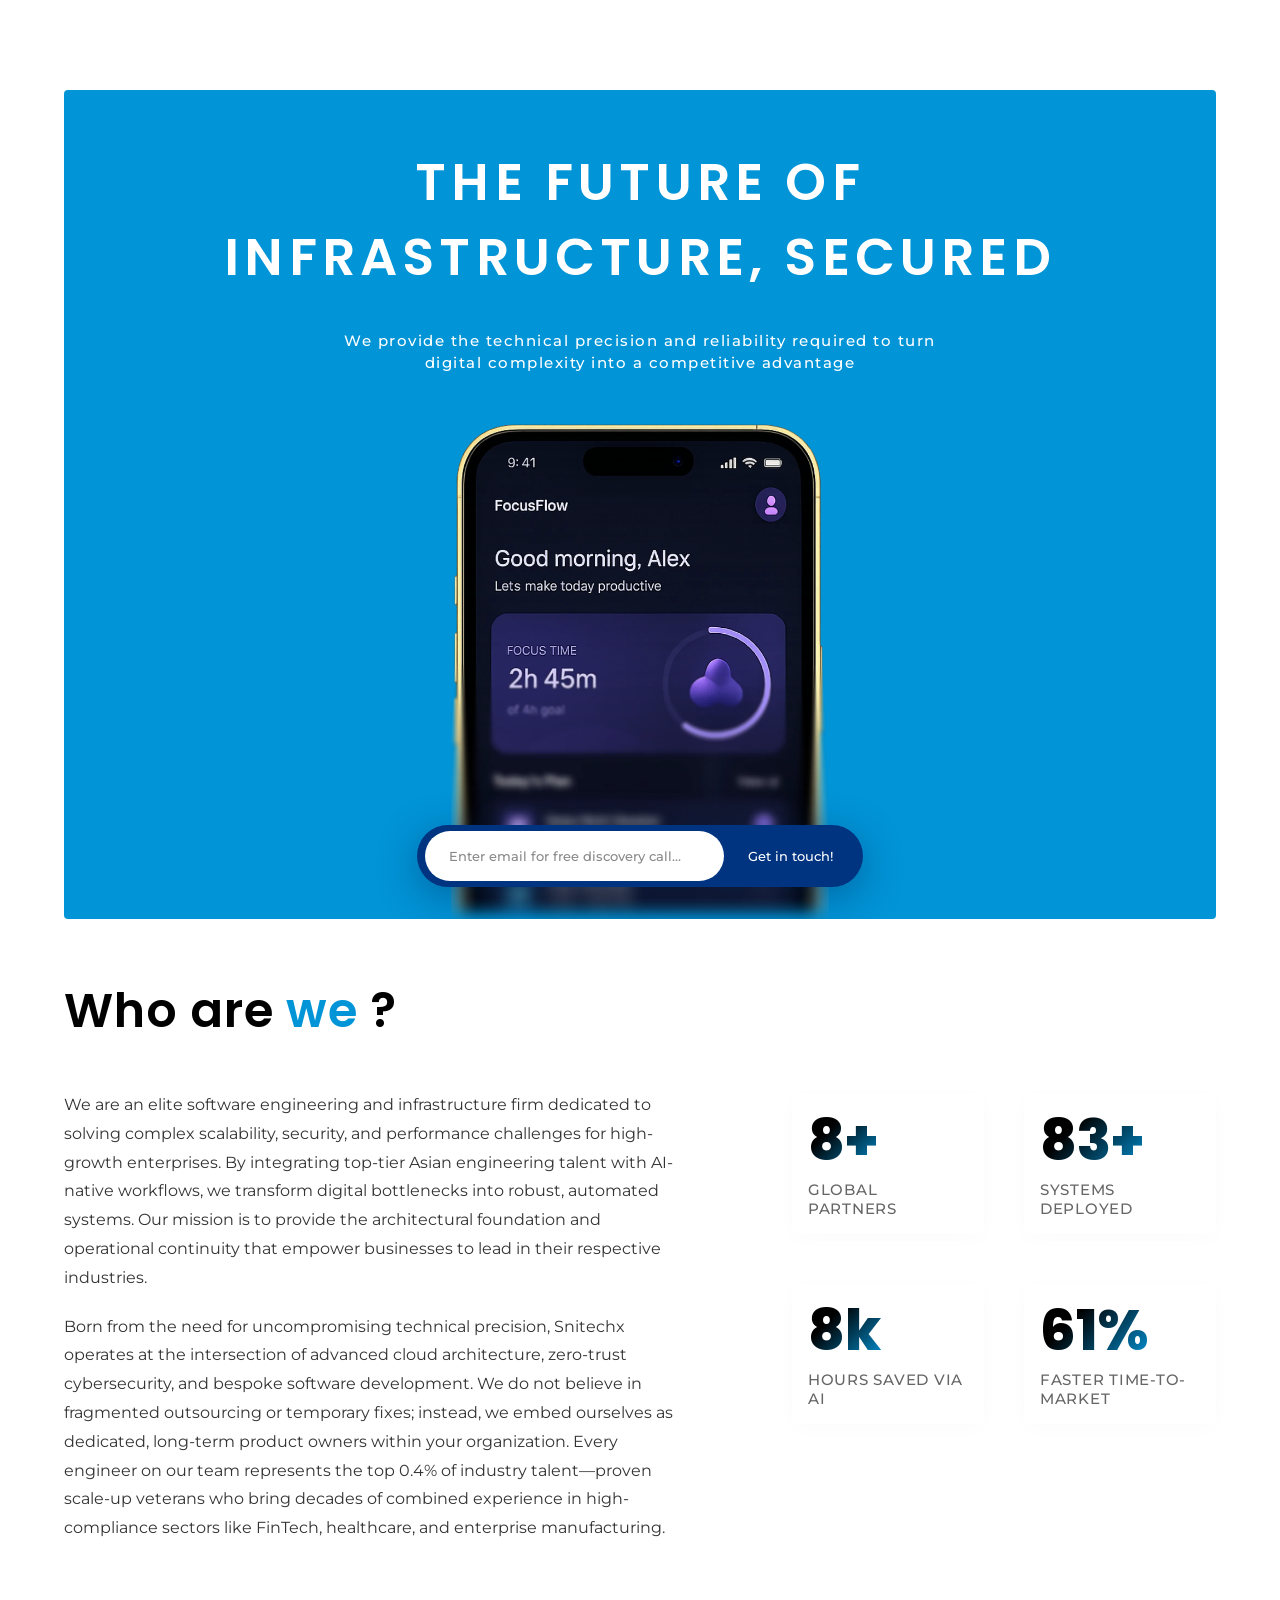
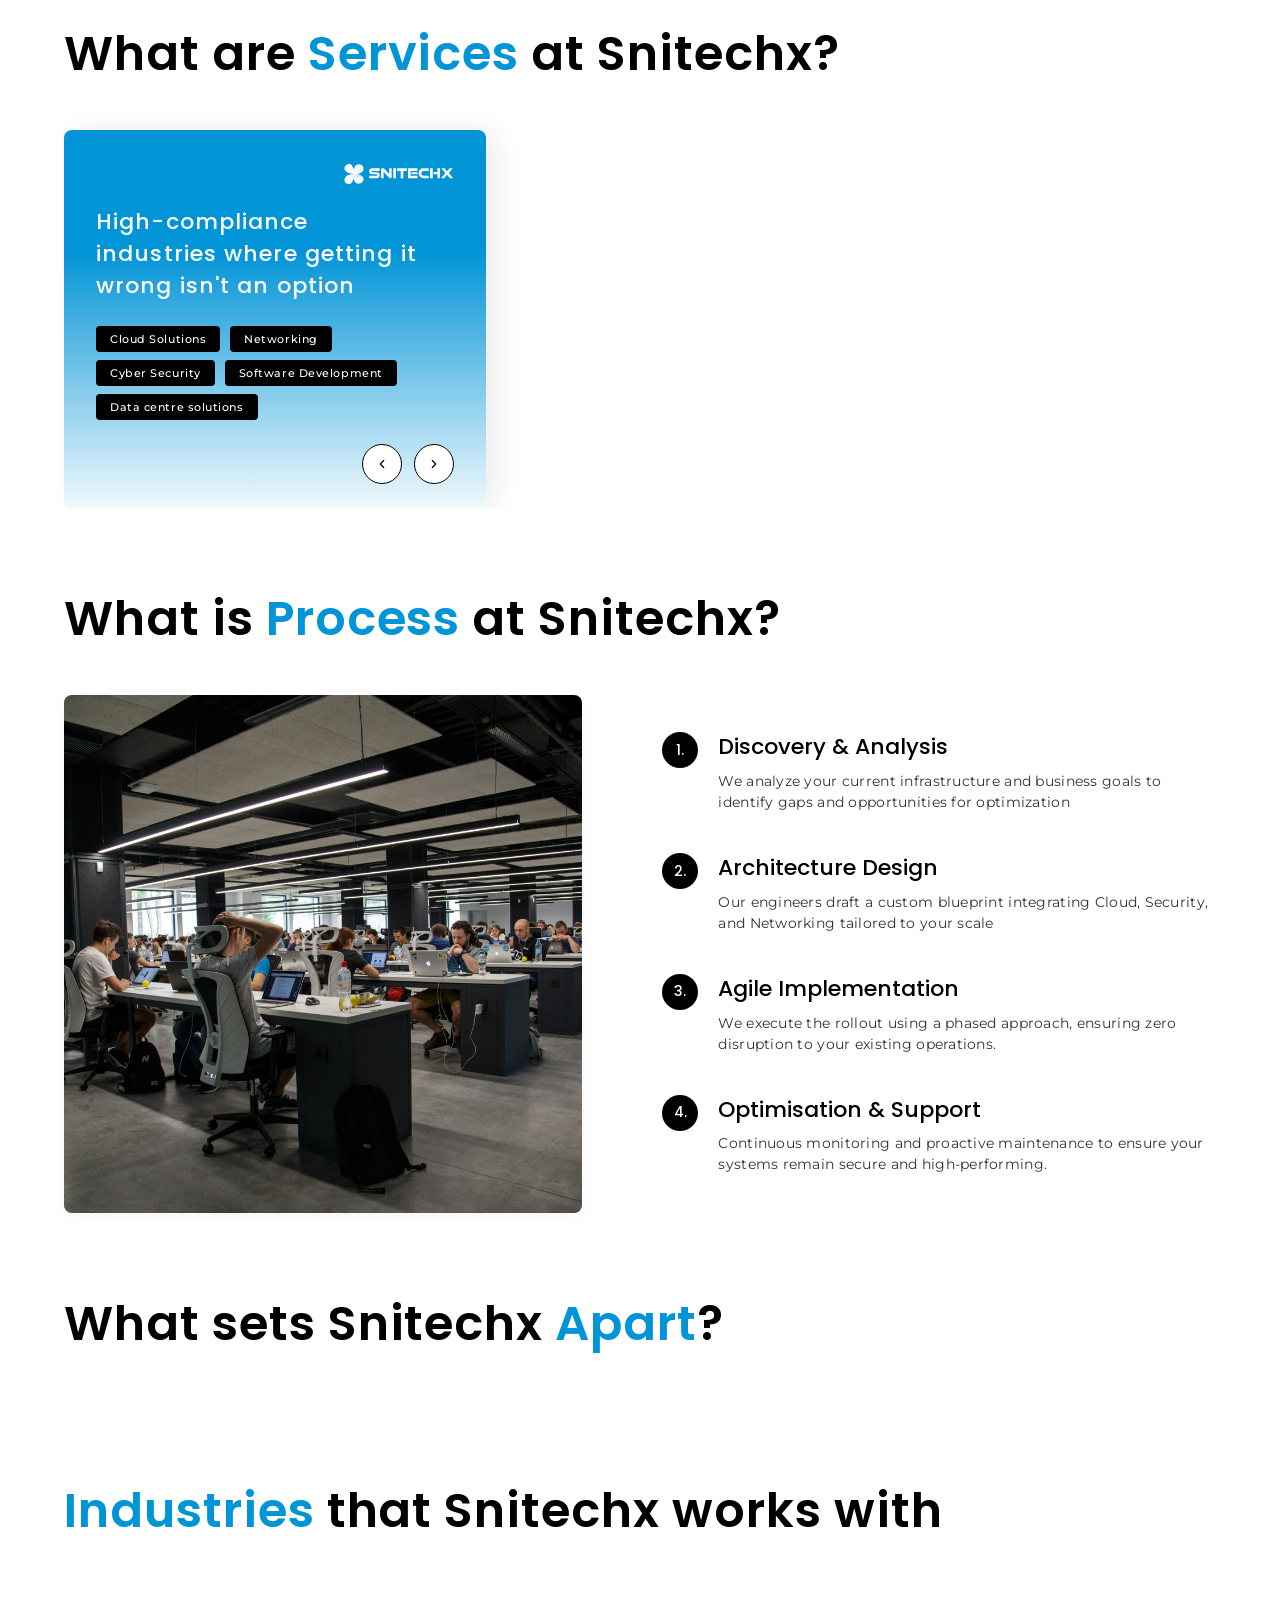
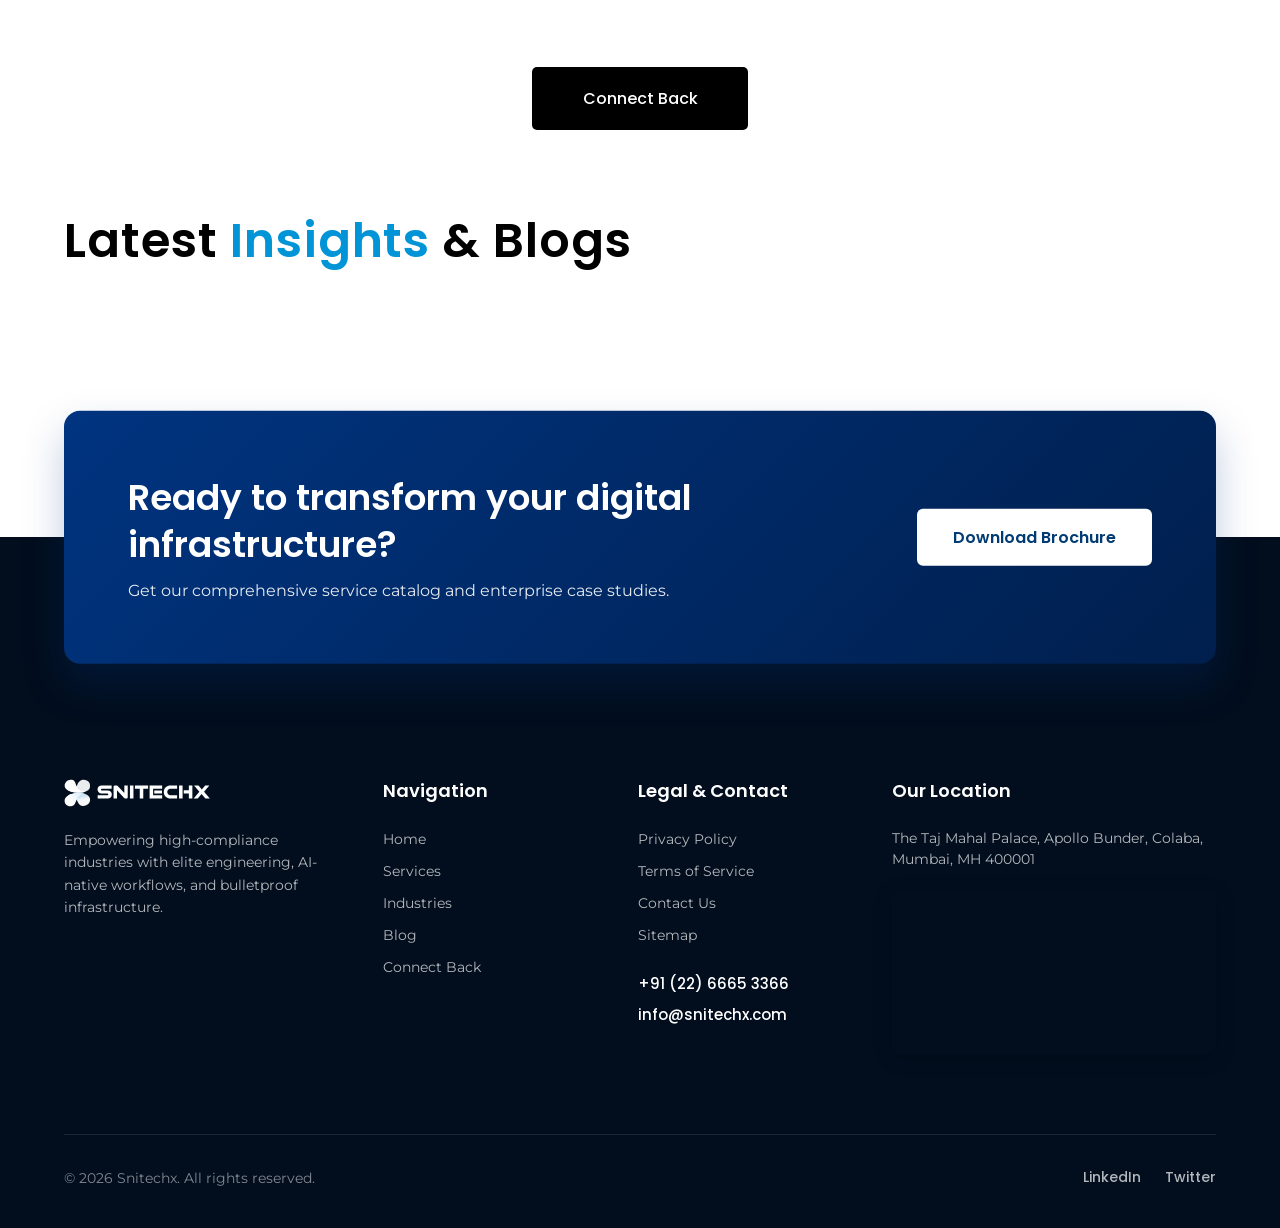
==== commit c70da930: "done and dusted needs only the nodemailer thing to be done" ====
--- a/index.html
+++ b/index.html
@@ -1,28 +1,43 @@
 <!DOCTYPE html>
 <html lang="en">
+
 <head>
     <meta charset="UTF-8">
     <meta name="viewport" content="width=device-width, initial-scale=1.0">
     <title>Snitechx | Elite Software Engineering & AI-Native Infrastructure</title>
-    <meta name="description" content="Snitechx provides top 0.4% elite Asian engineering talent and AI-native compounding workflows to solve complex scalability, cloud, and cybersecurity challenges.">
-    <meta name="keywords" content="AI software engineering, cloud infrastructure, cybersecurity, elite developers, scale-up tech teams, Snitechx">
+    <meta name="description"
+        content="Snitechx provides top 0.4% elite Asian engineering talent and AI-native compounding workflows to solve complex scalability, cloud, and cybersecurity challenges.">
+    <meta name="keywords"
+        content="AI software engineering, cloud infrastructure, cybersecurity, elite developers, scale-up tech teams, Snitechx">
     <meta name="author" content="Snitechx">
     <meta name="robots" content="index, follow">
     <link rel="canonical" href="https://snitechx.com/">
     <link rel="icon" type="image/svg+xml" href="./favicon.svg">
     <link rel="ai-meta" href="./ai.meta">
+    <link rel="sitemap" type="application/xml" title="Sitemap" href="./sitemap.xml">
+    <link rel="author" type="text/plain" title="humans.txt" href="./humans.txt">
+    <link rel="llm-prompt" type="text/plain" title="LLM RAG Ingestion Manifest" href="./llm-prompt.txt">
 
     <!-- OpenGraph Metadata -->
     <meta property="og:title" content="Snitechx | Elite Software Engineering & AI-Native Infrastructure">
-    <meta property="og:description" content="Snitechx provides top 0.4% elite Asian engineering talent and AI-native compounding workflows to solve complex scalability, cloud, and cybersecurity challenges.">
+    <meta property="og:description"
+        content="Snitechx provides top 0.4% elite Asian engineering talent and AI-native compounding workflows to solve complex scalability, cloud, and cybersecurity challenges.">
     <meta property="og:image" content="https://snitechx.com/assets/heroMobile.webp">
     <meta property="og:url" content="https://snitechx.com/">
     <meta property="og:type" content="website">
 
+    <link rel="icon" type="image/png" href="/favicon-96x96.png" sizes="96x96" />
+    <link rel="icon" type="image/svg+xml" href="/favicon.svg" />
+    <link rel="shortcut icon" href="/favicon.ico" />
+    <link rel="apple-touch-icon" sizes="180x180" href="/apple-touch-icon.png" />
+    <meta name="apple-mobile-web-app-title" content="MyWebSite" />
+    <link rel="manifest" href="/site.webmanifest" />
+
     <!-- Twitter Cards Metadata -->
     <meta name="twitter:card" content="summary_large_image">
     <meta name="twitter:title" content="Snitechx | Elite Software Engineering & AI-Native Infrastructure">
-    <meta name="twitter:description" content="Snitechx provides top 0.4% elite Asian engineering talent and AI-native compounding workflows to solve complex scalability, cloud, and cybersecurity challenges.">
+    <meta name="twitter:description"
+        content="Snitechx provides top 0.4% elite Asian engineering talent and AI-native compounding workflows to solve complex scalability, cloud, and cybersecurity challenges.">
     <meta name="twitter:image" content="https://snitechx.com/assets/heroMobile.webp">
 
     <link rel="stylesheet" href="styles.css">
@@ -87,16 +102,52 @@
       }
     }
     </script>
+
+    <!-- JSON-LD FAQPage Schema (For Answer Engine Optimization & Rich Snippets) -->
+    <script type="application/ld+json">
+    {
+      "@context": "https://schema.org",
+      "@type": "FAQPage",
+      "mainEntity": [
+        {
+          "@type": "Question",
+          "name": "What is Snitechx?",
+          "acceptedAnswer": {
+            "@type": "Answer",
+            "text": "Snitechx is an elite software engineering and infrastructure firm that solves complex scalability, cloud, and cybersecurity challenges for high-growth enterprises by integrating top 0.4% Asian engineering talent with AI-native workflows."
+          }
+        },
+        {
+          "@type": "Question",
+          "name": "How does Snitechx achieve faster development pace?",
+          "acceptedAnswer": {
+            "@type": "Answer",
+            "text": "By embedding AI across our entire software development lifecycle, automating redundant CI/CD pipelines, and enforcing automated quality assurance, we consistently outpace traditional development models by 3x."
+          }
+        },
+        {
+          "@type": "Question",
+          "name": "What industries does Snitechx specialize in?",
+          "acceptedAnswer": {
+            "@type": "Answer",
+            "text": "We specialize in high-compliance sectors including FinTech & Finance, Healthcare, Enterprise Manufacturing, Law & Legislature, Cloud Infrastructure, and E-commerce Marketplaces."
+          }
+        }
+      ]
+    }
+    </script>
 </head>
+
 <body>
     <!-- The custom navbar component -->
     <snitechx-navbar></snitechx-navbar>
 
-    <main class="hero-container">
+    <main class="hero-container" id="home">
         <div class="hero-wrapper">
             <div class="hero-box">
                 <h1>THE FUTURE OF INFRASTRUCTURE, SECURED</h1>
-                <p>We provide the technical precision and reliability required to turn digital complexity into a competitive advantage</p>
+                <p>We provide the technical precision and reliability required to turn digital complexity into a
+                    competitive advantage</p>
 
                 <div class="hero-mockup-container">
                     <img src="./assets/heroMobile.webp" alt="Mobile App Mockup" class="hero-mockup" />
@@ -115,13 +166,22 @@
     <div class="section-spacer"></div>
 
     <!-- WHO ARE WE SECTION -->
-    <section class="about-section">
+    <section class="about-section" id="about">
         <div class="about-wrapper">
             <!-- Left Column: 60% -->
             <div class="about-content">
                 <h2>Who are <span class="highlight-blue">we</span> ?</h2>
-                <p>We are an elite software engineering and infrastructure firm dedicated to solving complex scalability, security, and performance challenges for high-growth enterprises. By integrating top-tier Asian engineering talent with AI-native workflows, we transform digital bottlenecks into robust, automated systems. Our mission is to provide the architectural foundation and operational continuity that empower businesses to lead in their respective industries.</p>
-                <p>Born from the need for uncompromising technical precision, Snitechx operates at the intersection of advanced cloud architecture, zero-trust cybersecurity, and bespoke software development. We do not believe in fragmented outsourcing or temporary fixes; instead, we embed ourselves as dedicated, long-term product owners within your organization. Every engineer on our team represents the top 0.4% of industry talent—proven scale-up veterans who bring decades of combined experience in high-compliance sectors like FinTech, healthcare, and enterprise manufacturing.</p>
+                <p>We are an elite software engineering and infrastructure firm dedicated to solving complex
+                    scalability, security, and performance challenges for high-growth enterprises. By integrating
+                    top-tier Asian engineering talent with AI-native workflows, we transform digital bottlenecks into
+                    robust, automated systems. Our mission is to provide the architectural foundation and operational
+                    continuity that empower businesses to lead in their respective industries.</p>
+                <p>Born from the need for uncompromising technical precision, Snitechx operates at the intersection of
+                    advanced cloud architecture, zero-trust cybersecurity, and bespoke software development. We do not
+                    believe in fragmented outsourcing or temporary fixes; instead, we embed ourselves as dedicated,
+                    long-term product owners within your organization. Every engineer on our team represents the top
+                    0.4% of industry talent—proven scale-up veterans who bring decades of combined experience in
+                    high-compliance sectors like FinTech, healthcare, and enterprise manufacturing.</p>
             </div>
 
             <!-- Right Column: 40% -->
@@ -158,7 +218,7 @@
     <div class="section-spacer"></div>
 
     <!-- SERVICES SECTION -->
-    <section class="services-section">
+    <section class="services-section" id="services">
         <div class="services-container">
             <!-- Section Title -->
             <div class="services-header">
@@ -184,10 +244,16 @@
                     <div class="services-blue-bottom">
                         <div class="service-arrows">
                             <button class="service-arrow" id="service-arrow-left" aria-label="Previous">
-                                <svg width="14" height="14" viewBox="0 0 24 24" fill="none" stroke="#000000" stroke-width="2" stroke-linecap="round" stroke-linejoin="round"><path d="M15 18l-6-6 6-6"/></svg>
+                                <svg width="14" height="14" viewBox="0 0 24 24" fill="none" stroke="#000000"
+                                    stroke-width="2" stroke-linecap="round" stroke-linejoin="round">
+                                    <path d="M15 18l-6-6 6-6" />
+                                </svg>
                             </button>
                             <button class="service-arrow" id="service-arrow-right" aria-label="Next">
-                                <svg width="14" height="14" viewBox="0 0 24 24" fill="none" stroke="#000000" stroke-width="2" stroke-linecap="round" stroke-linejoin="round"><path d="M9 18l6-6-6-6"/></svg>
+                                <svg width="14" height="14" viewBox="0 0 24 24" fill="none" stroke="#000000"
+                                    stroke-width="2" stroke-linecap="round" stroke-linejoin="round">
+                                    <path d="M9 18l6-6-6-6" />
+                                </svg>
                             </button>
                         </div>
                     </div>
@@ -200,7 +266,10 @@
                     </div>
                     <!-- Permanent visual cue for mobile users -->
                     <div class="mobile-swipe-cue">
-                        <svg width="16" height="16" viewBox="0 0 24 24" fill="none" stroke="currentColor" stroke-width="2"><path d="M17 8l4 4m0 0l-4 4m4-4H3"/></svg>
+                        <svg width="16" height="16" viewBox="0 0 24 24" fill="none" stroke="currentColor"
+                            stroke-width="2">
+                            <path d="M17 8l4 4m0 0l-4 4m4-4H3" />
+                        </svg>
                         <span>Swipe to explore services</span>
                     </div>
                 </div>
@@ -212,7 +281,7 @@
     <div class="section-spacer"></div>
 
     <!-- PROCESS SECTION -->
-    <section class="process-section">
+    <section class="process-section" id="process">
         <div class="process-container">
             <!-- Section Title -->
             <div class="process-header">
@@ -222,7 +291,7 @@
             <div class="process-body">
                 <!-- Left Column: Illustration / Placeholder Box -->
                 <div class="process-image-box">
-                    <!-- Solid grey box matching Figma design -->
+                    <img src="./assets/processimg.jpg" alt="Snitechx Engineering Process" />
                 </div>
 
                 <!-- Right Column: Process Steps List -->
@@ -232,7 +301,8 @@
                         <div class="step-badge">1.</div>
                         <div class="step-content">
                             <h3>Discovery & Analysis</h3>
-                            <p>We analyze your current infrastructure and business goals to identify gaps and opportunities for optimization</p>
+                            <p>We analyze your current infrastructure and business goals to identify gaps and
+                                opportunities for optimization</p>
                         </div>
                     </div>
 
@@ -241,7 +311,8 @@
                         <div class="step-badge">2.</div>
                         <div class="step-content">
                             <h3>Architecture Design</h3>
-                            <p>Our engineers draft a custom blueprint integrating Cloud, Security, and Networking tailored to your scale</p>
+                            <p>Our engineers draft a custom blueprint integrating Cloud, Security, and Networking
+                                tailored to your scale</p>
                         </div>
                     </div>
 
@@ -250,7 +321,8 @@
                         <div class="step-badge">3.</div>
                         <div class="step-content">
                             <h3>Agile Implementation</h3>
-                            <p>We execute the rollout using a phased approach, ensuring zero disruption to your existing operations.</p>
+                            <p>We execute the rollout using a phased approach, ensuring zero disruption to your existing
+                                operations.</p>
                         </div>
                     </div>
 
@@ -259,7 +331,8 @@
                         <div class="step-badge">4.</div>
                         <div class="step-content">
                             <h3>Optimisation & Support</h3>
-                            <p>Continuous monitoring and proactive maintenance to ensure your systems remain secure and high-performing.</p>
+                            <p>Continuous monitoring and proactive maintenance to ensure your systems remain secure and
+                                high-performing.</p>
                         </div>
                     </div>
                 </div>
@@ -271,7 +344,7 @@
     <div class="section-spacer"></div>
 
     <!-- WHAT SETS US APART SECTION -->
-    <section class="apart-section">
+    <section class="apart-section" id="apart">
         <div class="apart-container">
             <!-- Section Title -->
             <div class="apart-header">
@@ -289,7 +362,7 @@
     <div class="section-spacer"></div>
 
     <!-- INDUSTRIES SECTION -->
-    <section class="industry-section">
+    <section class="industry-section" id="industries">
         <div class="industry-container">
             <!-- Section Title -->
             <div class="industry-header">
@@ -303,7 +376,7 @@
 
             <!-- Bottom CTA Button matching Figma Rectangle 85 -->
             <div class="industry-cta-container">
-                <button class="industry-cta-button">Connect Back</button>
+                <button class="industry-cta-button" onclick="window.location.href='contact.html'">Connect Back</button>
             </div>
         </div>
     </section>
@@ -336,7 +409,8 @@
                     <p>Get our comprehensive service catalog and enterprise case studies.</p>
                 </div>
                 <div class="cta-banner-action">
-                    <button class="brochure-button" onclick="alert('Downloading Brochure...')">Download Brochure</button>
+                    <button class="brochure-button" onclick="alert('Downloading Brochure...')">Download
+                        Brochure</button>
                 </div>
             </div>
         </div>
@@ -348,7 +422,8 @@
                     <!-- Column 1: Brand -->
                     <div class="footer-col brand-col">
                         <img src="./assets/snitechxLogoWhite.svg" alt="Snitechx Logo" class="footer-logo" />
-                        <p class="footer-desc">Empowering high-compliance industries with elite engineering, AI-native workflows, and bulletproof infrastructure.</p>
+                        <p class="footer-desc">Empowering high-compliance industries with elite engineering, AI-native
+                            workflows, and bulletproof infrastructure.</p>
                     </div>
 
                     <!-- Column 2: Navigation -->
@@ -359,7 +434,7 @@
                             <li><a href="#services">Services</a></li>
                             <li><a href="#industries">Industries</a></li>
                             <li><a href="#blog">Blog</a></li>
-                            <li><a href="#connect">Connect Back</a></li>
+                            <li><a href="contact.html">Connect Back</a></li>
                         </ul>
                     </div>
 
@@ -369,7 +444,8 @@
                         <ul>
                             <li><a href="#privacy">Privacy Policy</a></li>
                             <li><a href="#terms">Terms of Service</a></li>
-                            <li><a href="#contact">Contact Us</a></li>
+                            <li><a href="contact.html">Contact Us</a></li>
+                            <li><a href="./sitemap.xml" target="_blank">Sitemap</a></li>
                         </ul>
                         <div class="footer-contact-info">
                             <p class="phone-number">+91 (22) 6665 3366</p>
@@ -382,7 +458,10 @@
                         <h3>Our Location</h3>
                         <p class="location-address">The Taj Mahal Palace, Apollo Bunder, Colaba, Mumbai, MH 400001</p>
                         <div class="map-iframe-wrapper">
-                            <iframe src="https://www.google.com/maps/embed?pb=!1m18!1m12!1m3!1d3774.217273873427!2d72.83071377598585!3d18.92172898225186!2m3!1f0!2f0!3f0!3m2!1i1024!2i768!4f13.1!3m3!1m2!1s0x3be7d1c73a0d5bcd%3A0xc3393006b5278cc1!2sThe%20Taj%20Mahal%20Palace%2C%20Mumbai!5e0!3m2!1sen!2sin!4v1700000000000!5m2!1sen!2sin" width="100%" height="160" style="border:0; border-radius: 8px;" allowfullscreen="" loading="lazy" referrerpolicy="no-referrer-when-downgrade"></iframe>
+                            <iframe
+                                src="https://www.google.com/maps/embed?pb=!1m18!1m12!1m3!1d3774.217273873427!2d72.83071377598585!3d18.92172898225186!2m3!1f0!2f0!3f0!3m2!1i1024!2i768!4f13.1!3m3!1m2!1s0x3be7d1c73a0d5bcd%3A0xc3393006b5278cc1!2sThe%20Taj%20Mahal%20Palace%2C%20Mumbai!5e0!3m2!1sen!2sin!4v1700000000000!5m2!1sen!2sin"
+                                width="100%" height="160" style="border:0; border-radius: 8px;" allowfullscreen=""
+                                loading="lazy" referrerpolicy="no-referrer-when-downgrade"></iframe>
                         </div>
                     </div>
                 </div>
@@ -435,4 +514,5 @@
         initHeroAnimation();
     </script>
 </body>
-</html>
+
+</html>
--- a/styles.css
+++ b/styles.css
@@ -799,6 +799,14 @@
     box-shadow: 0 4px 20px rgba(0, 0, 0, 0.04);
 }
 
+.process-image-box img {
+    width: 100%;
+    height: 100%;
+    object-fit: cover;
+    border-radius: 8px;
+    display: block;
+}
+
 /* Right Steps List */
 .process-steps-list {
     display: flex;
@@ -1550,6 +1558,218 @@
     color: #0194D7;
 }
 
+/* =========================================
+   CONTACT US SECTION
+   ========================================= */
+.contact-section {
+    width: 100%;
+    background-color: var(--bg-color);
+    padding: 20px 0 80px 0;
+    position: relative;
+    display: flex;
+    justify-content: center;
+}
+
+#connect {
+    position: absolute;
+    top: -100px;
+}
+
+.contact-wrapper {
+    width: 90vw;
+    max-width: 1400px;
+    display: grid;
+    grid-template-columns: 380px 1fr;
+    gap: 40px;
+    align-items: start;
+}
+
+/* Left Direct Card */
+.contact-direct-card {
+    background: linear-gradient(180deg, #0194D7 0%, #016bac 100%);
+    border-radius: 16px;
+    padding: 48px 40px;
+    color: #FFFFFF;
+    display: flex;
+    flex-direction: column;
+    align-items: center;
+    text-align: center;
+    box-shadow: 0 20px 40px rgba(1, 148, 215, 0.2);
+}
+
+.contact-icon-wrapper {
+    background: rgba(255, 255, 255, 0.2);
+    border-radius: 50%;
+    width: 72px;
+    height: 72px;
+    display: flex;
+    align-items: center;
+    justify-content: center;
+    margin-bottom: 24px;
+}
+
+.contact-direct-card h3 {
+    font-family: 'Poppins', sans-serif;
+    font-size: clamp(22px, 2.5vw, 26px);
+    font-weight: 600;
+    margin-bottom: 16px;
+    color: #FFFFFF;
+}
+
+.contact-direct-card p {
+    font-family: 'Montserrat', sans-serif;
+    font-size: 15px;
+    line-height: 1.6;
+    opacity: 0.9;
+    margin-bottom: 36px;
+    color: #FFFFFF;
+}
+
+.contact-phone-box {
+    background: rgba(255, 255, 255, 0.15);
+    border: 1px solid rgba(255, 255, 255, 0.3);
+    border-radius: 8px;
+    padding: 16px 32px;
+    font-family: 'Poppins', sans-serif;
+    font-size: clamp(18px, 2vw, 22px);
+    font-weight: 600;
+    color: #FFFFFF;
+    text-decoration: none;
+    display: inline-block;
+    margin-bottom: 24px;
+    transition: all 0.3s ease;
+}
+
+.contact-phone-box:hover {
+    background: rgba(255, 255, 255, 0.25);
+    transform: translateY(-2px);
+}
+
+.contact-email-link {
+    font-family: 'Montserrat', sans-serif;
+    font-size: 16px;
+    font-weight: 600;
+    color: #FFFFFF;
+    text-decoration: none;
+    opacity: 0.9;
+    transition: opacity 0.3s ease;
+}
+
+.contact-email-link:hover {
+    opacity: 1;
+    text-decoration: underline;
+}
+
+/* Right Interactive Form Card */
+.contact-form-card {
+    background: #FFFFFF;
+    border-radius: 16px;
+    padding: 48px;
+    box-shadow: 0 10px 40px rgba(0, 0, 0, 0.06);
+    border: 1px solid rgba(0, 0, 0, 0.04);
+}
+
+.contact-form-card form {
+    display: flex;
+    flex-direction: column;
+    gap: 24px;
+}
+
+.form-group {
+    display: flex;
+    flex-direction: column;
+    gap: 8px;
+}
+
+.form-group label {
+    font-family: 'Poppins', sans-serif;
+    font-size: 14px;
+    font-weight: 600;
+    color: #333333;
+}
+
+.form-group label span {
+    color: #0194D7;
+}
+
+.form-group input,
+.form-group select,
+.form-group textarea {
+    border: 1px solid #E0E0E0;
+    border-radius: 8px;
+    padding: 16px;
+    font-family: 'Montserrat', sans-serif;
+    font-size: 15px;
+    color: #333333;
+    background: #FFFFFF;
+    outline: none;
+    transition: border-color 0.3s ease, box-shadow 0.3s ease;
+}
+
+.form-group input {
+    height: 52px;
+}
+
+.form-group select {
+    height: 52px;
+    appearance: none;
+    background-image: url('data:image/svg+xml;utf8,<svg width="12" height="12" viewBox="0 0 24 24" fill="none" stroke="%23333333" stroke-width="2" stroke-linecap="round" stroke-linejoin="round"><path d="M6 9l6 6 6-6"/></svg>');
+    background-repeat: no-repeat;
+    background-position: right 16px center;
+}
+
+.form-group textarea {
+    resize: vertical;
+}
+
+.form-group input:focus,
+.form-group select:focus,
+.form-group textarea:focus {
+    border-color: #0194D7;
+    box-shadow: 0 0 0 3px rgba(1, 148, 215, 0.1);
+}
+
+.form-row {
+    display: grid;
+    grid-template-columns: 1fr 1fr;
+    gap: 24px;
+}
+
+.contact-submit-btn {
+    background: #000000;
+    color: #FFFFFF;
+    font-family: 'Poppins', sans-serif;
+    font-size: 16px;
+    font-weight: 600;
+    height: 56px;
+    width: 100%;
+    border: none;
+    border-radius: 8px;
+    cursor: pointer;
+    transition: all 0.3s ease;
+    margin-top: 8px;
+    box-shadow: 0 8px 20px rgba(0, 0, 0, 0.2);
+}
+
+.contact-submit-btn:hover {
+    background: #222222;
+    transform: translateY(-2px);
+    box-shadow: 0 12px 24px rgba(0, 0, 0, 0.3);
+}
+
+@media (max-width: 968px) {
+    .contact-wrapper {
+        grid-template-columns: 1fr;
+        gap: 32px;
+    }
+    .contact-form-card {
+        padding: 32px 24px;
+    }
+    .form-row {
+        grid-template-columns: 1fr;
+    }
+}
+
 /* Tablet Layout (2 columns) */
 @media (min-width: 768px) and (max-width: 1023px) {
     .cta-banner-box {
@@ -1579,6 +1799,13 @@
         flex-direction: row;
         text-align: left;
         padding: 64px 64px;
+        background: linear-gradient(135deg, #003480 0%, #001f4d 100%);
+        box-shadow: 0 20px 40px rgba(0, 52, 128, 0.25);
+    }
+
+    .contact-direct-card {
+        background: linear-gradient(180deg, #003480 0%, #001f4d 100%);
+        box-shadow: 0 20px 40px rgba(0, 52, 128, 0.25);
     }
 
     .cta-banner-content {
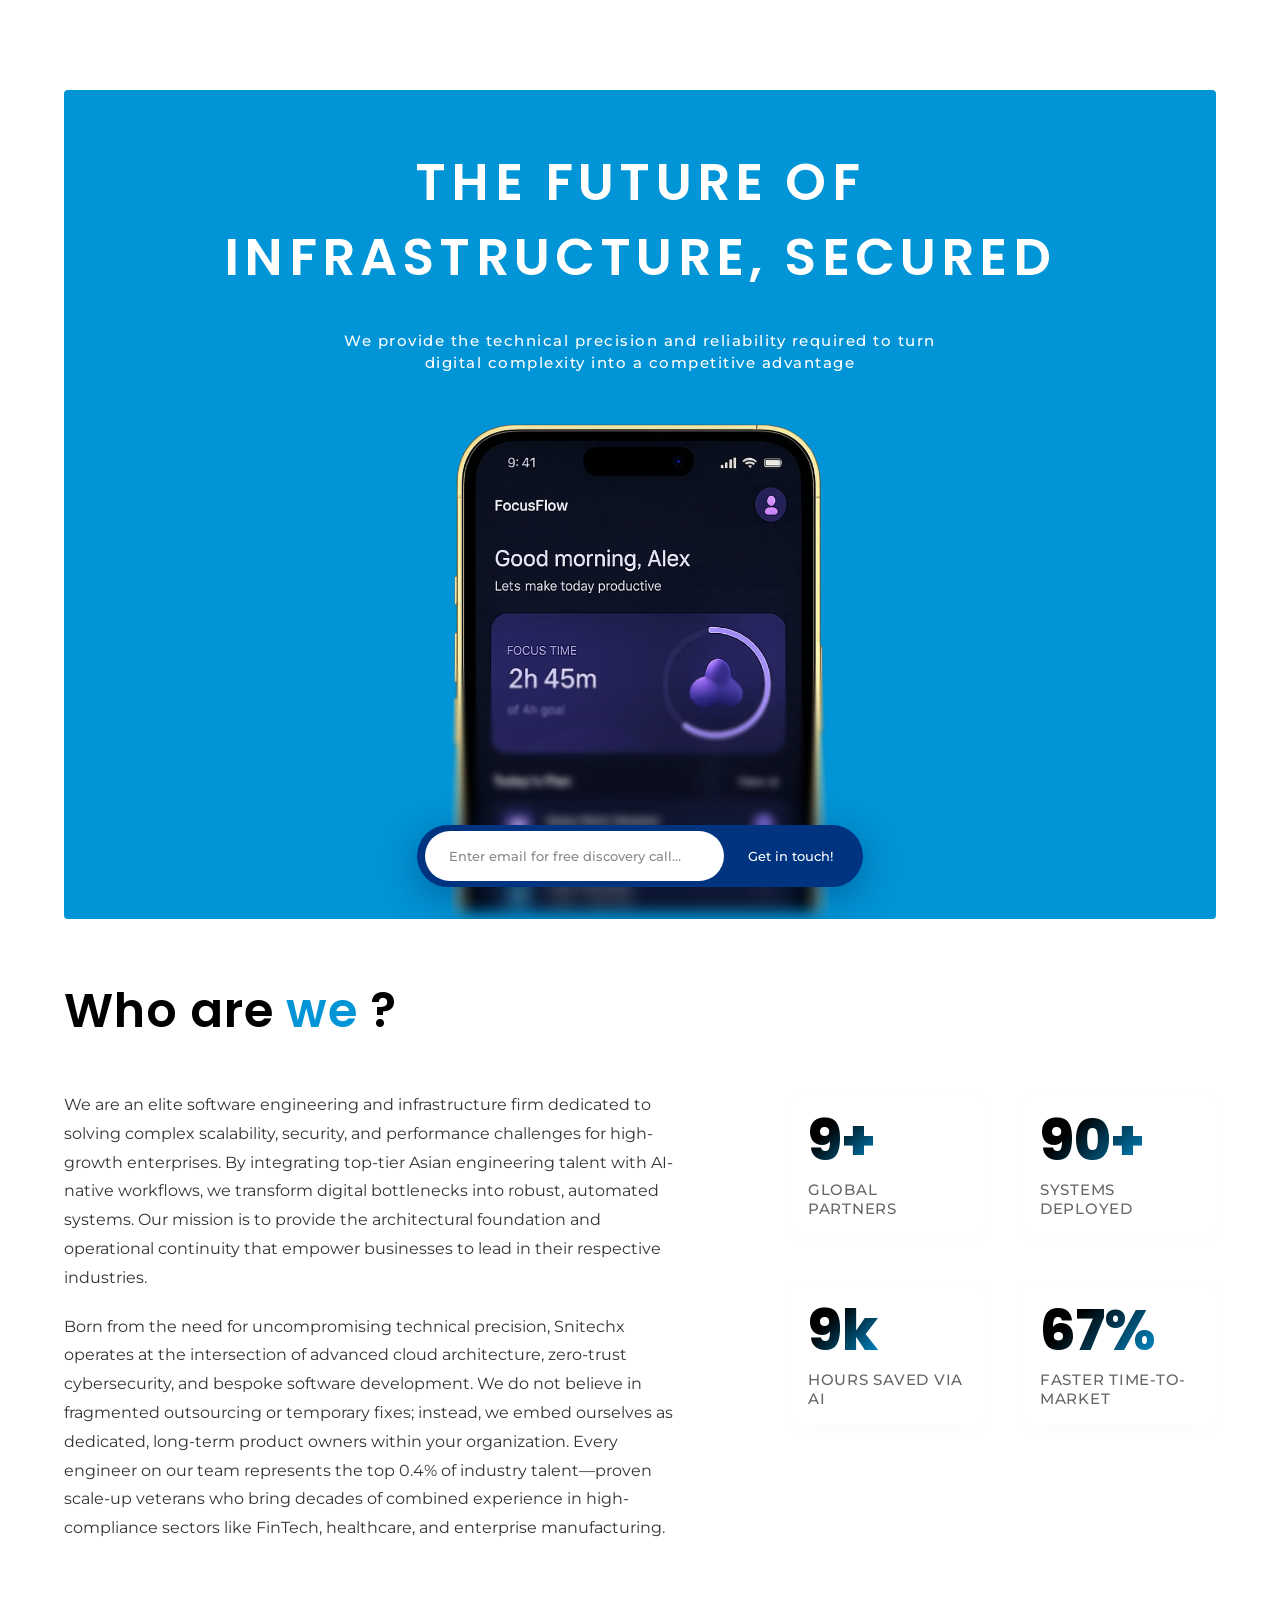
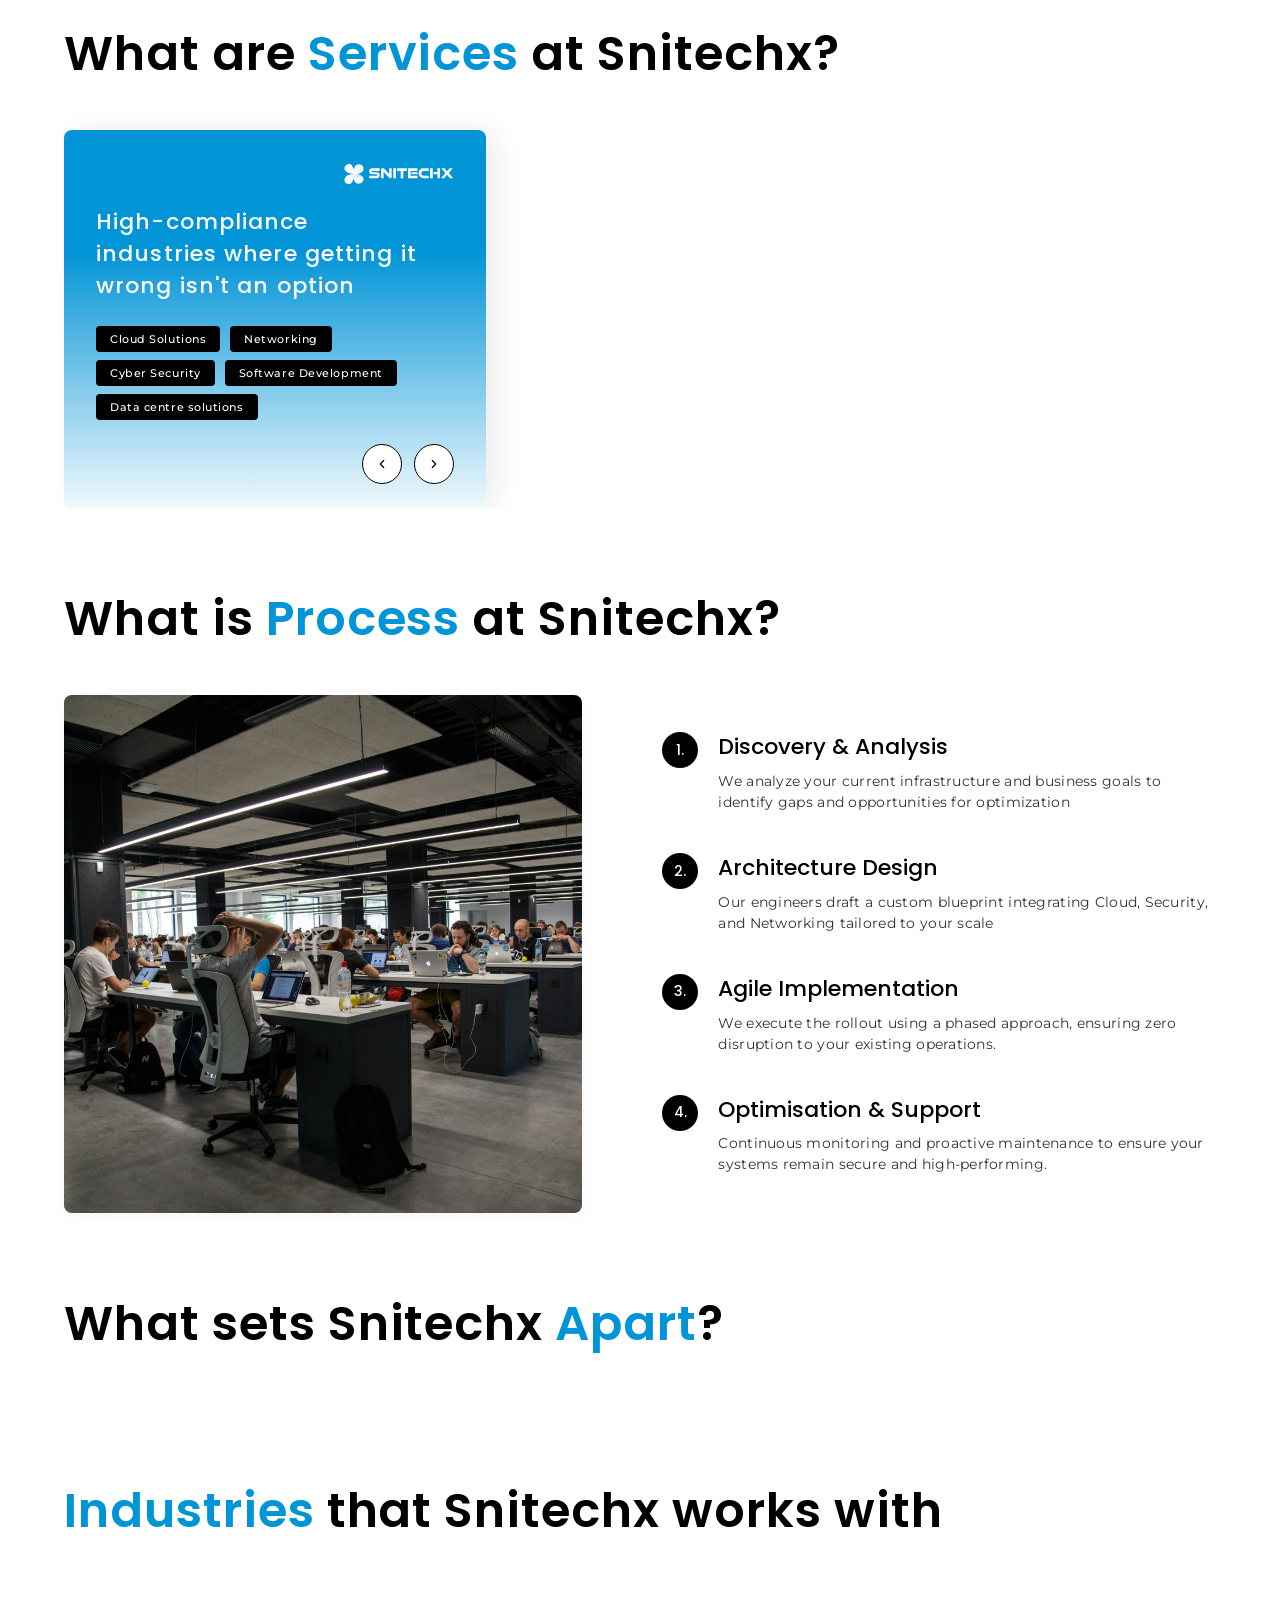
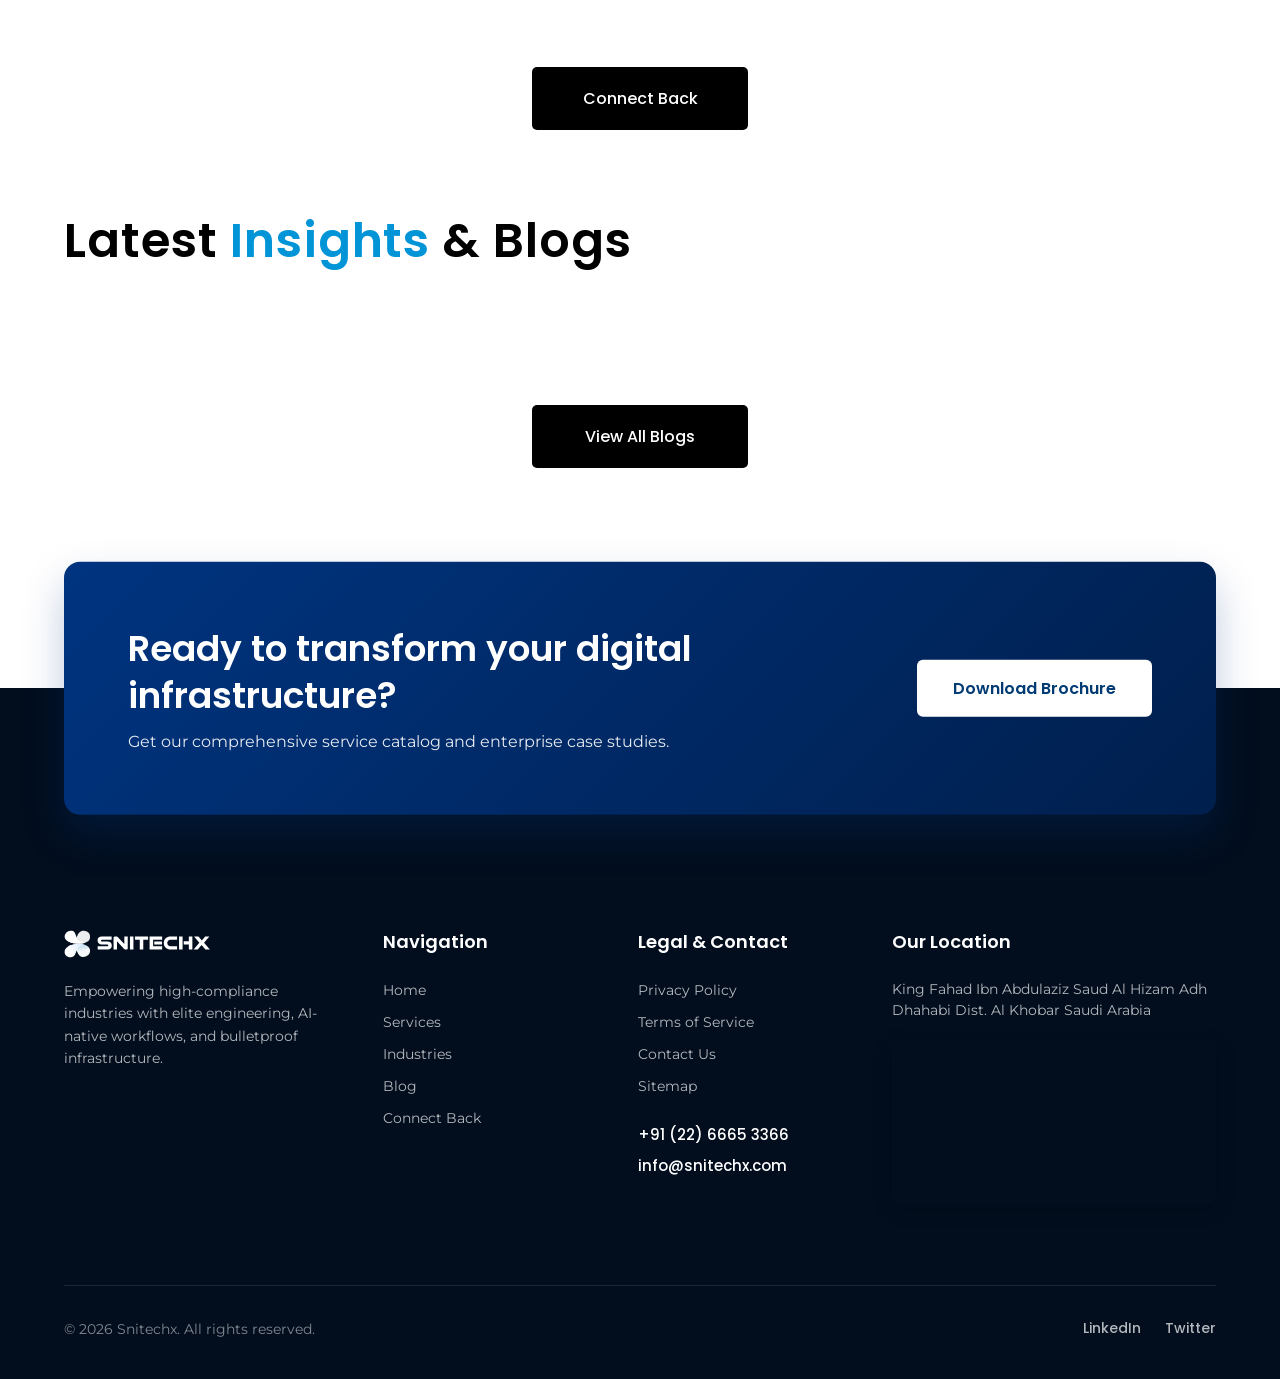
==== commit 34d48eca: "ok cool" ====
--- a/index.html
+++ b/index.html
@@ -396,6 +396,11 @@
             <div class="blog-grid" id="blog-grid-container">
                 <!-- Cards injected by JS -->
             </div>
+
+            <!-- View All Blogs Button -->
+            <div class="blog-cta-container" style="display: flex; justify-content: center; width: 100%; margin-top: 48px;">
+                <button id="toggle-blogs-btn" class="industry-cta-button">View All Blogs</button>
+            </div>
         </div>
     </section>
 
@@ -456,10 +461,10 @@
                     <!-- Column 4: Location & Map -->
                     <div class="footer-col location-col">
                         <h3>Our Location</h3>
-                        <p class="location-address">The Taj Mahal Palace, Apollo Bunder, Colaba, Mumbai, MH 400001</p>
+                        <p class="location-address">King Fahad Ibn Abdulaziz Saud Al Hizam Adh Dhahabi Dist. Al Khobar Saudi Arabia</p>
                         <div class="map-iframe-wrapper">
                             <iframe
-                                src="https://www.google.com/maps/embed?pb=!1m18!1m12!1m3!1d3774.217273873427!2d72.83071377598585!3d18.92172898225186!2m3!1f0!2f0!3f0!3m2!1i1024!2i768!4f13.1!3m3!1m2!1s0x3be7d1c73a0d5bcd%3A0xc3393006b5278cc1!2sThe%20Taj%20Mahal%20Palace%2C%20Mumbai!5e0!3m2!1sen!2sin!4v1700000000000!5m2!1sen!2sin"
+                                src="https://www.google.com/maps/embed?pb=!1m18!1m12!1m3!1d114312.23554884218!2d50.13840785!3d26.28556465!2m3!1f0!2f0!3f0!3m2!1i1024!2i768!4f13.1!3m3!1m2!1s0x3e49e813521d96b9%3A0x6b47c6691fa01d7e!2sAl%20Khobar%20Saudi%20Arabia!5e0!3m2!1sen!2sus!4v1710000000000!5m2!1sen!2sus"
                                 width="100%" height="160" style="border:0; border-radius: 8px;" allowfullscreen=""
                                 loading="lazy" referrerpolicy="no-referrer-when-downgrade"></iframe>
                         </div>
--- a/styles.css
+++ b/styles.css
@@ -1345,6 +1345,111 @@
 }
 
 /* =========================================
+   BLOG DETAIL SECTION (blog.html)
+   ========================================= */
+.blog-detail-section {
+    width: 100%;
+    background-color: var(--bg-color);
+    padding: 140px 0 80px 0;
+    display: flex;
+    justify-content: center;
+}
+
+.blog-detail-wrapper {
+    width: 90vw;
+    max-width: 900px;
+    display: flex;
+    flex-direction: column;
+    gap: 32px;
+}
+
+.blog-detail-title {
+    font-family: 'Poppins', sans-serif;
+    font-size: clamp(28px, 4vw, 48px);
+    font-weight: 700;
+    color: #000000;
+    line-height: 1.2;
+}
+
+.blog-detail-subtitle {
+    font-family: 'Montserrat', sans-serif;
+    font-size: clamp(18px, 2.5vw, 22px);
+    font-weight: 500;
+    color: #0194D7;
+    line-height: 1.4;
+}
+
+.blog-detail-meta {
+    font-family: 'Poppins', sans-serif;
+    font-size: 14px;
+    color: #666666;
+    display: flex;
+    gap: 16px;
+    align-items: center;
+    border-bottom: 1px solid #E0E0E0;
+    padding-bottom: 24px;
+}
+
+.blog-detail-img {
+    width: 100%;
+    max-height: 500px;
+    object-fit: cover;
+    border-radius: 16px;
+    box-shadow: 0 10px 30px rgba(0, 0, 0, 0.1);
+}
+
+.blog-detail-content {
+    display: flex;
+    flex-direction: column;
+    gap: 32px;
+    margin-top: 16px;
+}
+
+.blog-detail-subheading {
+    font-family: 'Poppins', sans-serif;
+    font-size: clamp(20px, 3vw, 26px);
+    font-weight: 600;
+    color: #003480;
+    margin-bottom: 12px;
+}
+
+.blog-detail-p {
+    font-family: 'Montserrat', sans-serif;
+    font-size: 16px;
+    line-height: 1.8;
+    color: #333333;
+    letter-spacing: 0.01em;
+}
+
+.blog-detail-mix {
+    display: grid;
+    grid-template-columns: 1fr;
+    gap: 24px;
+    align-items: center;
+    background: #FFFFFF;
+    padding: 32px;
+    border-radius: 12px;
+    box-shadow: 0 4px 20px rgba(0, 0, 0, 0.04);
+    border: 1px solid rgba(0, 0, 0, 0.04);
+}
+
+@media (min-width: 768px) {
+    .blog-detail-mix {
+        grid-template-columns: 1fr 1fr;
+        gap: 40px;
+    }
+}
+
+.blog-detail-mix-img {
+    width: 100%;
+    height: 100%;
+    max-height: 350px;
+    object-fit: cover;
+    border-radius: 8px;
+    box-shadow: 0 4px 15px rgba(0, 0, 0, 0.08);
+}
+
+/* =========================================
    CTA BANNER & FOOTER SECTION
    ========================================= */
 .footer-overlap-wrapper {
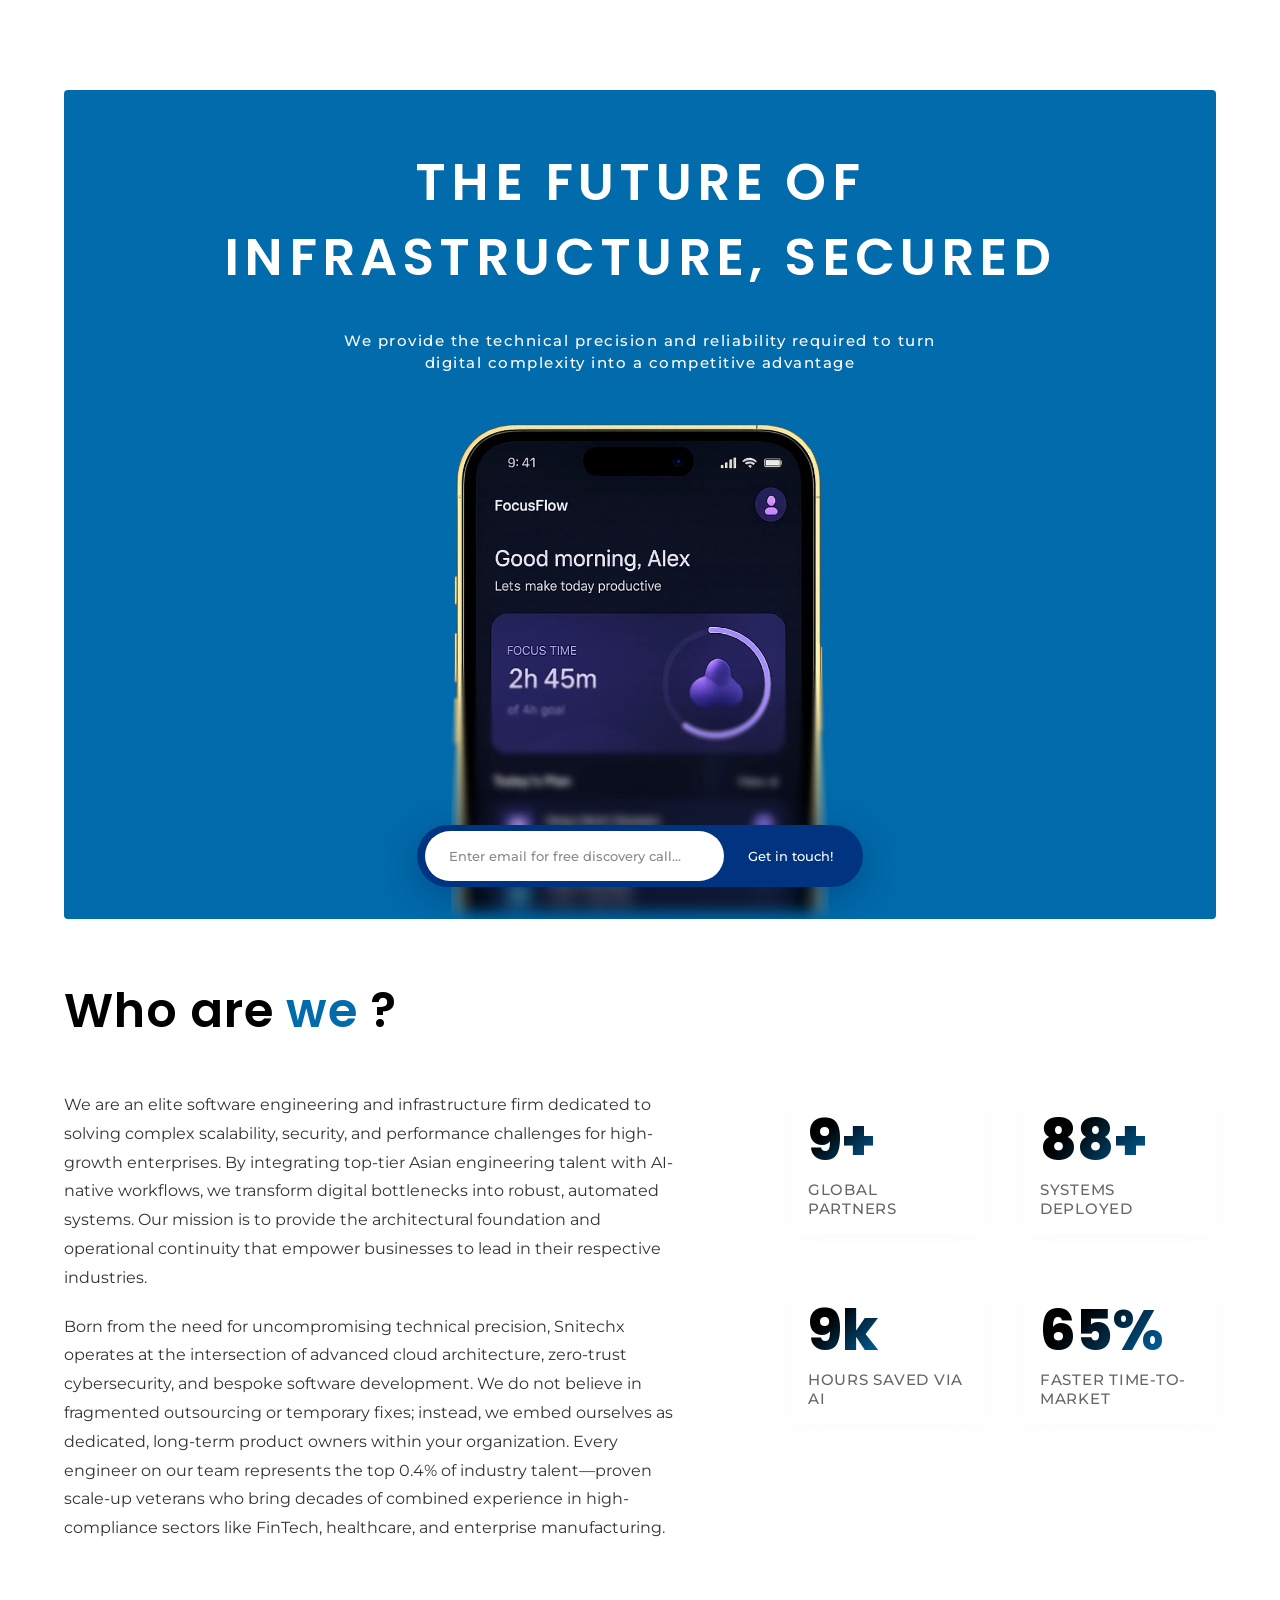
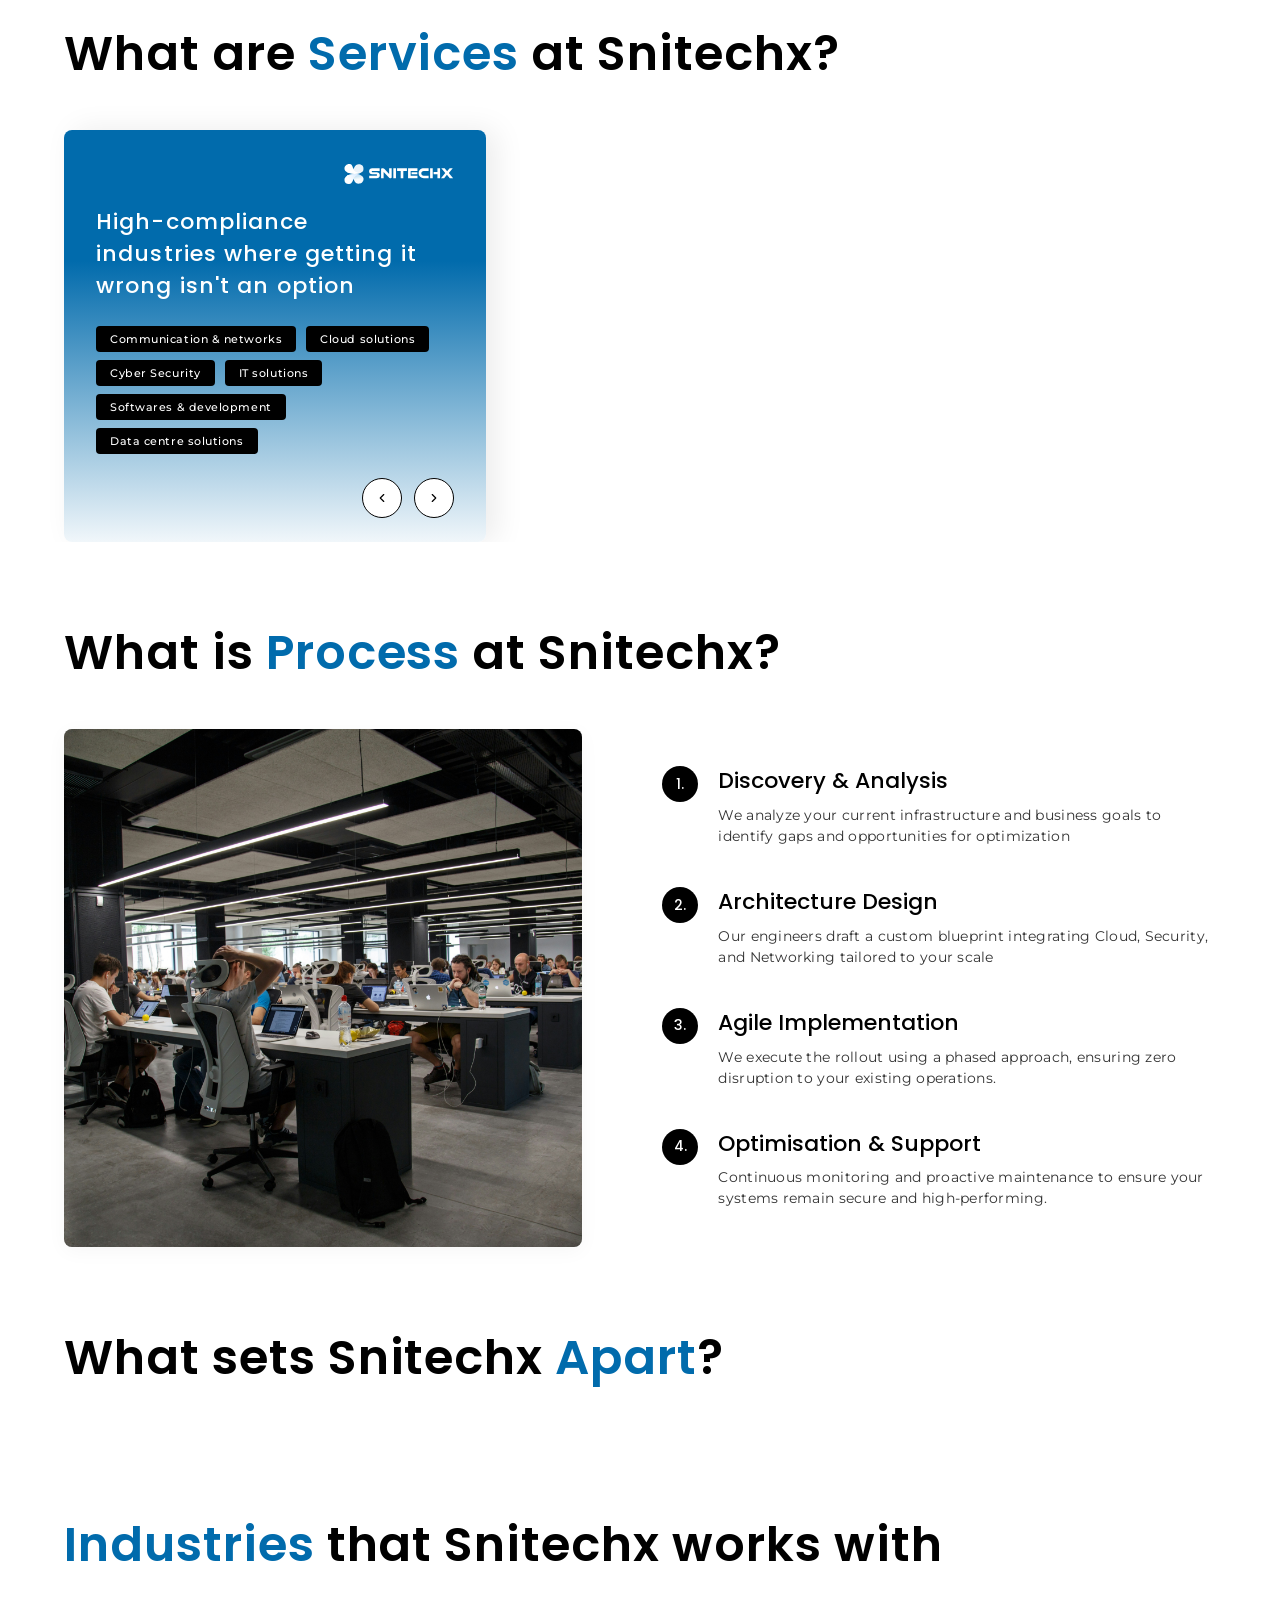
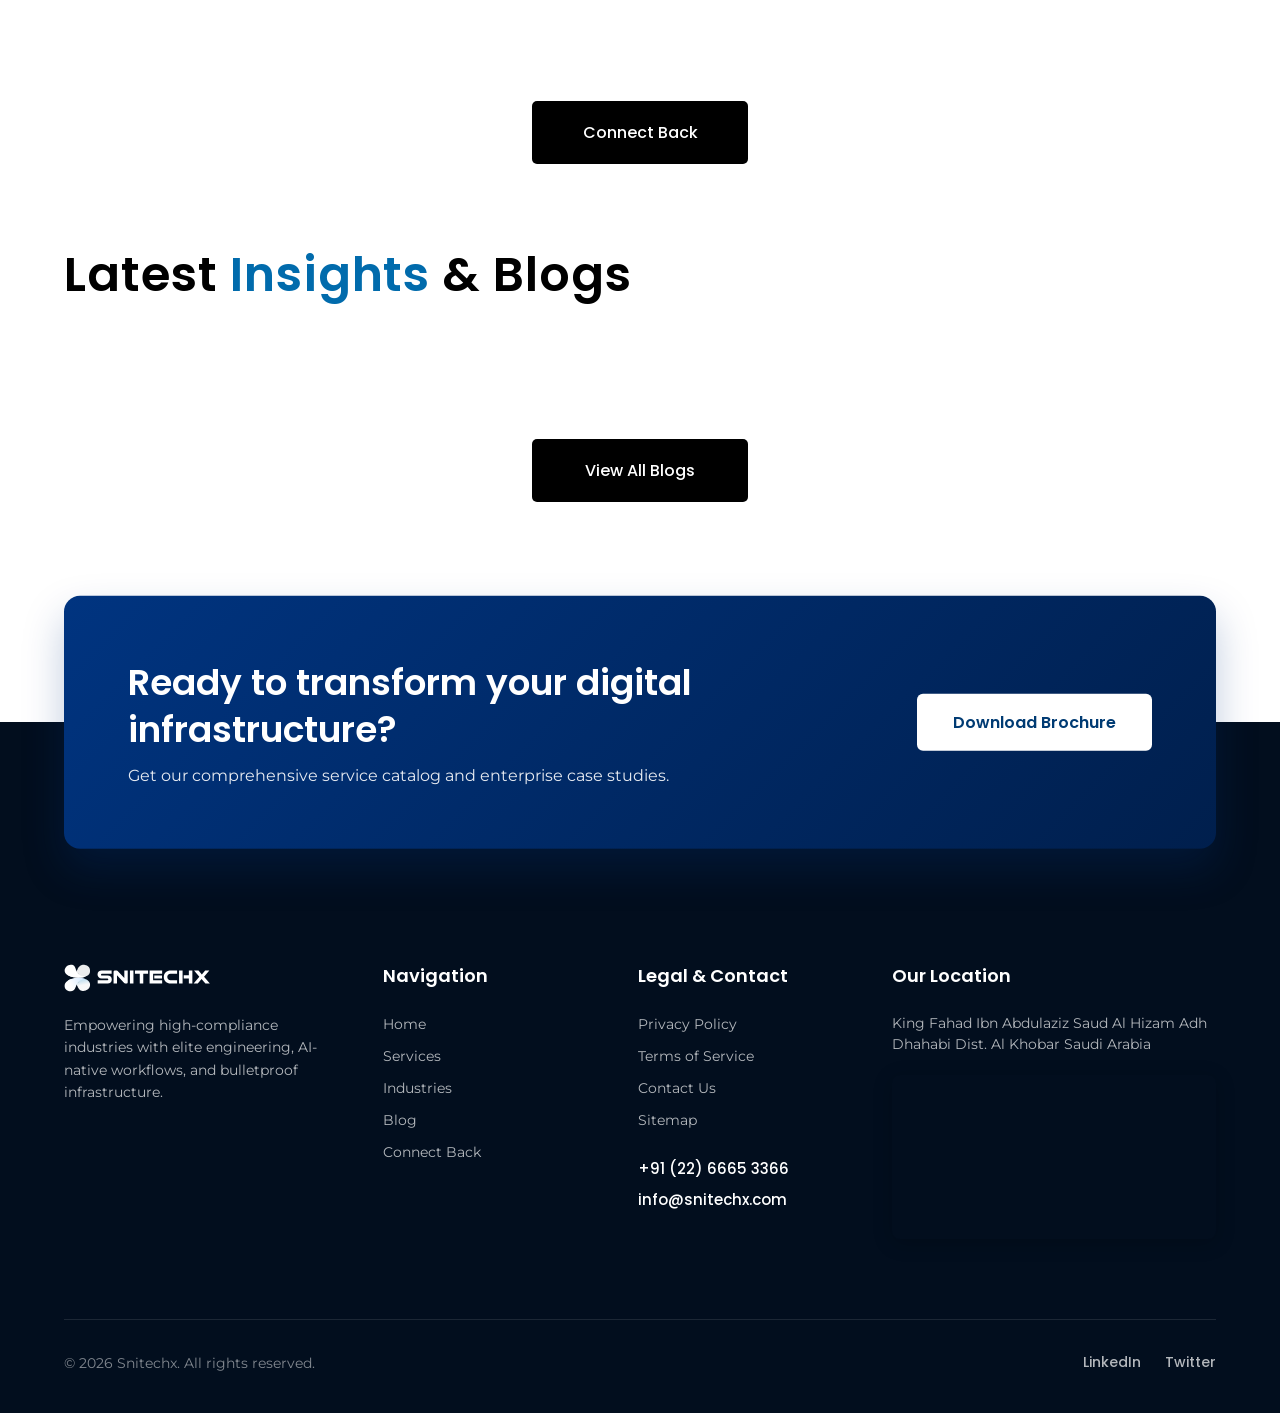
==== commit 0ddbb0bb: "images compressed" ====
--- a/index.html
+++ b/index.html
@@ -139,6 +139,14 @@
 </head>
 
 <body>
+    <!-- Preloader Overlay -->
+    <div id="preloader" class="preloader">
+        <div class="preloader-content">
+            <img src="./assets/snitechxLogoWhite.svg" alt="Snitechx Logo" class="preloader-logo-img" />
+            <div class="preloader-text">Loading Snitechx...</div>
+        </div>
+    </div>
+
     <!-- The custom navbar component -->
     <snitechx-navbar></snitechx-navbar>
 
@@ -234,10 +242,11 @@
                     <div class="services-blue-content">
                         <h3>High-compliance industries where getting it wrong isn't an option</h3>
                         <div class="services-pills">
-                            <span class="service-pill">Cloud Solutions</span>
-                            <span class="service-pill">Networking</span>
+                            <span class="service-pill">Communication & networks</span>
+                            <span class="service-pill">Cloud solutions</span>
                             <span class="service-pill">Cyber Security</span>
-                            <span class="service-pill">Software Development</span>
+                            <span class="service-pill">IT solutions</span>
+                            <span class="service-pill">Softwares & development</span>
                             <span class="service-pill">Data centre solutions</span>
                         </div>
                     </div>
@@ -398,7 +407,8 @@
             </div>
 
             <!-- View All Blogs Button -->
-            <div class="blog-cta-container" style="display: flex; justify-content: center; width: 100%; margin-top: 48px;">
+            <div class="blog-cta-container"
+                style="display: flex; justify-content: center; width: 100%; margin-top: 48px;">
                 <button id="toggle-blogs-btn" class="industry-cta-button">View All Blogs</button>
             </div>
         </div>
@@ -461,7 +471,8 @@
                     <!-- Column 4: Location & Map -->
                     <div class="footer-col location-col">
                         <h3>Our Location</h3>
-                        <p class="location-address">King Fahad Ibn Abdulaziz Saud Al Hizam Adh Dhahabi Dist. Al Khobar Saudi Arabia</p>
+                        <p class="location-address">King Fahad Ibn Abdulaziz Saud Al Hizam Adh Dhahabi Dist. Al Khobar
+                            Saudi Arabia</p>
                         <div class="map-iframe-wrapper">
                             <iframe
                                 src="https://www.google.com/maps/embed?pb=!1m18!1m12!1m3!1d114312.23554884218!2d50.13840785!3d26.28556465!2m3!1f0!2f0!3f0!3m2!1i1024!2i768!4f13.1!3m3!1m2!1s0x3e49e813521d96b9%3A0x6b47c6691fa01d7e!2sAl%20Khobar%20Saudi%20Arabia!5e0!3m2!1sen!2sus!4v1710000000000!5m2!1sen!2sus"
@@ -518,6 +529,15 @@
         import { initHeroAnimation } from './components/hero-animation.js';
         initHeroAnimation();
     </script>
+    <!-- Preloader Script -->
+    <script>
+        window.addEventListener('load', () => {
+            const loader = document.getElementById('preloader');
+            if (loader) {
+                loader.classList.add('fade-out');
+            }
+        });
+    </script>
 </body>
 
 </html>
--- a/styles.css
+++ b/styles.css
@@ -176,7 +176,7 @@
 
 /* Blue card — contains everything including phone and CTA */
 .hero-box {
-    background-color: #0194D7;
+    background-color: #016bac;
     width: 100%;
     height: auto;
     position: relative;
@@ -411,7 +411,7 @@
 }
 
 .about-content h2 .highlight-blue {
-    color: #0194D7;
+    color: #016bac;
 }
 
 .about-content p {
@@ -444,7 +444,7 @@
 
 .stat-card:hover {
     transform: translateY(-4px);
-    box-shadow: 0 8px 30px rgba(1, 148, 215, 0.12);
+    box-shadow: 0 8px 30px rgba(1, 107, 172, 0.12);
 }
 
 .stat-number-wrapper {
@@ -460,7 +460,7 @@
     color: #000000;
     display: inline-block;
     /* Modern digital styling */
-    background: linear-gradient(135deg, #000000 30%, #0194D7 100%);
+    background: linear-gradient(135deg, #000000 30%, #016bac 100%);
     -webkit-background-clip: text;
     -webkit-text-fill-color: transparent;
     background-clip: text;
@@ -525,7 +525,7 @@
 }
 
 .services-header h2 .highlight-blue {
-    color: #0194D7;
+    color: #016bac;
 }
 
 .services-body {
@@ -538,7 +538,7 @@
 
 /* Blue Card */
 .services-blue-card {
-    background: linear-gradient(180deg, #0194D7 31.76%, #FFFFFF 104.08%);
+    background: linear-gradient(180deg, #016bac 31.76%, #FFFFFF 104.08%);
     border-radius: 8px;
     padding: 32px 32px 24px 32px;
     display: flex;
@@ -778,7 +778,7 @@
 }
 
 .process-header h2 .highlight-blue {
-    color: #0194D7;
+    color: #016bac;
 }
 
 .process-body {
@@ -843,8 +843,8 @@
 }
 
 .process-step:hover .step-badge {
-    background-color: #0194D7;
-    box-shadow: 0 0 15px rgba(1, 148, 215, 0.4);
+    background-color: #016bac;
+    box-shadow: 0 0 15px rgba(1, 107, 172, 0.4);
 }
 
 .step-content {
@@ -918,7 +918,7 @@
 }
 
 .apart-header h2 .highlight-blue {
-    color: #0194D7;
+    color: #016bac;
 }
 
 /* Grid */
@@ -943,7 +943,7 @@
 
 .apart-card:hover {
     transform: translateY(-4px);
-    box-shadow: 0 12px 32px rgba(1, 148, 215, 0.08);
+    box-shadow: 0 12px 32px rgba(1, 107, 172, 0.08);
 }
 
 .apart-card-top h3 {
@@ -956,7 +956,7 @@
 }
 
 .apart-card-top h3 .blue-dot {
-    color: #0194D7;
+    color: #016bac;
 }
 
 .apart-card-top p {
@@ -970,7 +970,7 @@
 
 /* Bottom Area with Divider */
 .apart-card-bottom {
-    border-top: 1px solid #0194D7;
+    border-top: 1px solid #016bac;
     padding-top: 20px;
     margin-top: auto; /* Pushes bottom area to align perfectly at bottom across all cards */
     display: flex;
@@ -1043,7 +1043,7 @@
 }
 
 .industry-header h2 .highlight-blue {
-    color: #0194D7;
+    color: #016bac;
 }
 
 /* Grid */
@@ -1065,7 +1065,7 @@
 
 .industry-card-wrapper:hover {
     transform: translateY(-6px);
-    filter: drop-shadow(0 12px 28px rgba(1, 148, 215, 0.15));
+    filter: drop-shadow(0 12px 28px rgba(1, 107, 172, 0.15));
 }
 
 .industry-card-wrapper:hover .industry-image {
@@ -1119,7 +1119,7 @@
     font-family: 'Poppins', sans-serif;
     font-weight: 500;
     font-size: 20px;
-    color: #0194D7;
+    color: #016bac;
     margin-bottom: 8px;
     line-height: 140%;
 }
@@ -1175,8 +1175,8 @@
 
 .industry-cta-button:hover {
     transform: translateY(-2px);
-    background: #0194D7;
-    box-shadow: 0 8px 24px rgba(1, 148, 215, 0.25);
+    background: #016bac;
+    box-shadow: 0 8px 24px rgba(1, 107, 172, 0.25);
 }
 
 /* Tablet & Desktop Sizing */
@@ -1216,7 +1216,7 @@
 }
 
 .blog-header h2 .highlight-blue {
-    color: #0194D7;
+    color: #016bac;
 }
 
 /* Grid */
@@ -1241,7 +1241,7 @@
 
 .blog-card:hover {
     transform: translateY(-6px);
-    box-shadow: 0 12px 32px rgba(1, 148, 215, 0.12);
+    box-shadow: 0 12px 32px rgba(1, 107, 172, 0.12);
 }
 
 .blog-card:hover .blog-image {
@@ -1319,13 +1319,13 @@
     width: 44px;
     height: 44px;
     border-radius: 50%;
-    background-color: #0194D7;
+    background-color: #016bac;
     display: flex;
     align-items: center;
     justify-content: center;
     color: #FFFFFF;
     transition: transform 0.3s ease, background-color 0.3s ease, box-shadow 0.3s ease;
-    box-shadow: 0 4px 12px rgba(1, 148, 215, 0.3);
+    box-shadow: 0 4px 12px rgba(1, 107, 172, 0.3);
 }
 
 /* Tablet Grid (2 columns) */
@@ -1375,7 +1375,7 @@
     font-family: 'Montserrat', sans-serif;
     font-size: clamp(18px, 2.5vw, 22px);
     font-weight: 500;
-    color: #0194D7;
+    color: #016bac;
     line-height: 1.4;
 }
 
@@ -1595,7 +1595,7 @@
 }
 
 .footer-col ul li a:hover {
-    color: #0194D7;
+    color: #016bac;
 }
 
 .footer-contact-info {
@@ -1660,7 +1660,7 @@
 }
 
 .footer-socials a:hover {
-    color: #0194D7;
+    color: #016bac;
 }
 
 /* =========================================
@@ -1691,7 +1691,7 @@
 
 /* Left Direct Card */
 .contact-direct-card {
-    background: linear-gradient(180deg, #0194D7 0%, #016bac 100%);
+    background: linear-gradient(180deg, #016bac 0%, #004875 100%);
     border-radius: 16px;
     padding: 48px 40px;
     color: #FFFFFF;
@@ -1699,7 +1699,7 @@
     flex-direction: column;
     align-items: center;
     text-align: center;
-    box-shadow: 0 20px 40px rgba(1, 148, 215, 0.2);
+    box-shadow: 0 20px 40px rgba(1, 107, 172, 0.2);
 }
 
 .contact-icon-wrapper {
@@ -1794,7 +1794,7 @@
 }
 
 .form-group label span {
-    color: #0194D7;
+    color: #016bac;
 }
 
 .form-group input,
@@ -1830,8 +1830,8 @@
 .form-group input:focus,
 .form-group select:focus,
 .form-group textarea:focus {
-    border-color: #0194D7;
-    box-shadow: 0 0 0 3px rgba(1, 148, 215, 0.1);
+    border-color: #016bac;
+    box-shadow: 0 0 0 3px rgba(1, 107, 172, 0.1);
 }
 
 .form-row {
@@ -1927,3 +1927,73 @@
         flex-direction: row;
     }
 }
+
+/* =========================================
+   PRELOADER
+   ========================================= */
+.preloader {
+    position: fixed;
+    top: 0;
+    left: 0;
+    width: 100%;
+    height: 100vh;
+    background-color: #020E1E;
+    z-index: 99999;
+    display: flex;
+    justify-content: center;
+    align-items: center;
+    transition: opacity 0.4s ease, visibility 0.4s ease;
+    opacity: 1;
+    visibility: visible;
+}
+
+.preloader.fade-out {
+    opacity: 0;
+    visibility: hidden;
+}
+
+.preloader-content {
+    display: flex;
+    flex-direction: column;
+    align-items: center;
+    gap: 20px;
+}
+
+.preloader-logo-img {
+    width: clamp(200px, 30vw, 320px);
+    height: auto;
+    max-width: 85vw;
+    animation: zoom-in-out 2.5s cubic-bezier(0.4, 0, 0.2, 1) infinite;
+    z-index: 2;
+}
+
+.preloader-text {
+    font-family: 'Poppins', sans-serif;
+    font-size: 12px;
+    font-weight: 600;
+    letter-spacing: 0.2em;
+    color: rgba(255, 255, 255, 0.6);
+    text-transform: uppercase;
+    animation: pulse-text 2.5s ease-in-out infinite;
+    margin-top: 10px;
+}
+
+@keyframes zoom-in-out {
+    0%, 100% {
+        transform: scale(0.9);
+        opacity: 0.75;
+    }
+    50% {
+        transform: scale(1.08);
+        opacity: 1;
+    }
+}
+
+@keyframes pulse-text {
+    0%, 100% {
+        opacity: 0.5;
+    }
+    50% {
+        opacity: 1;
+    }
+}
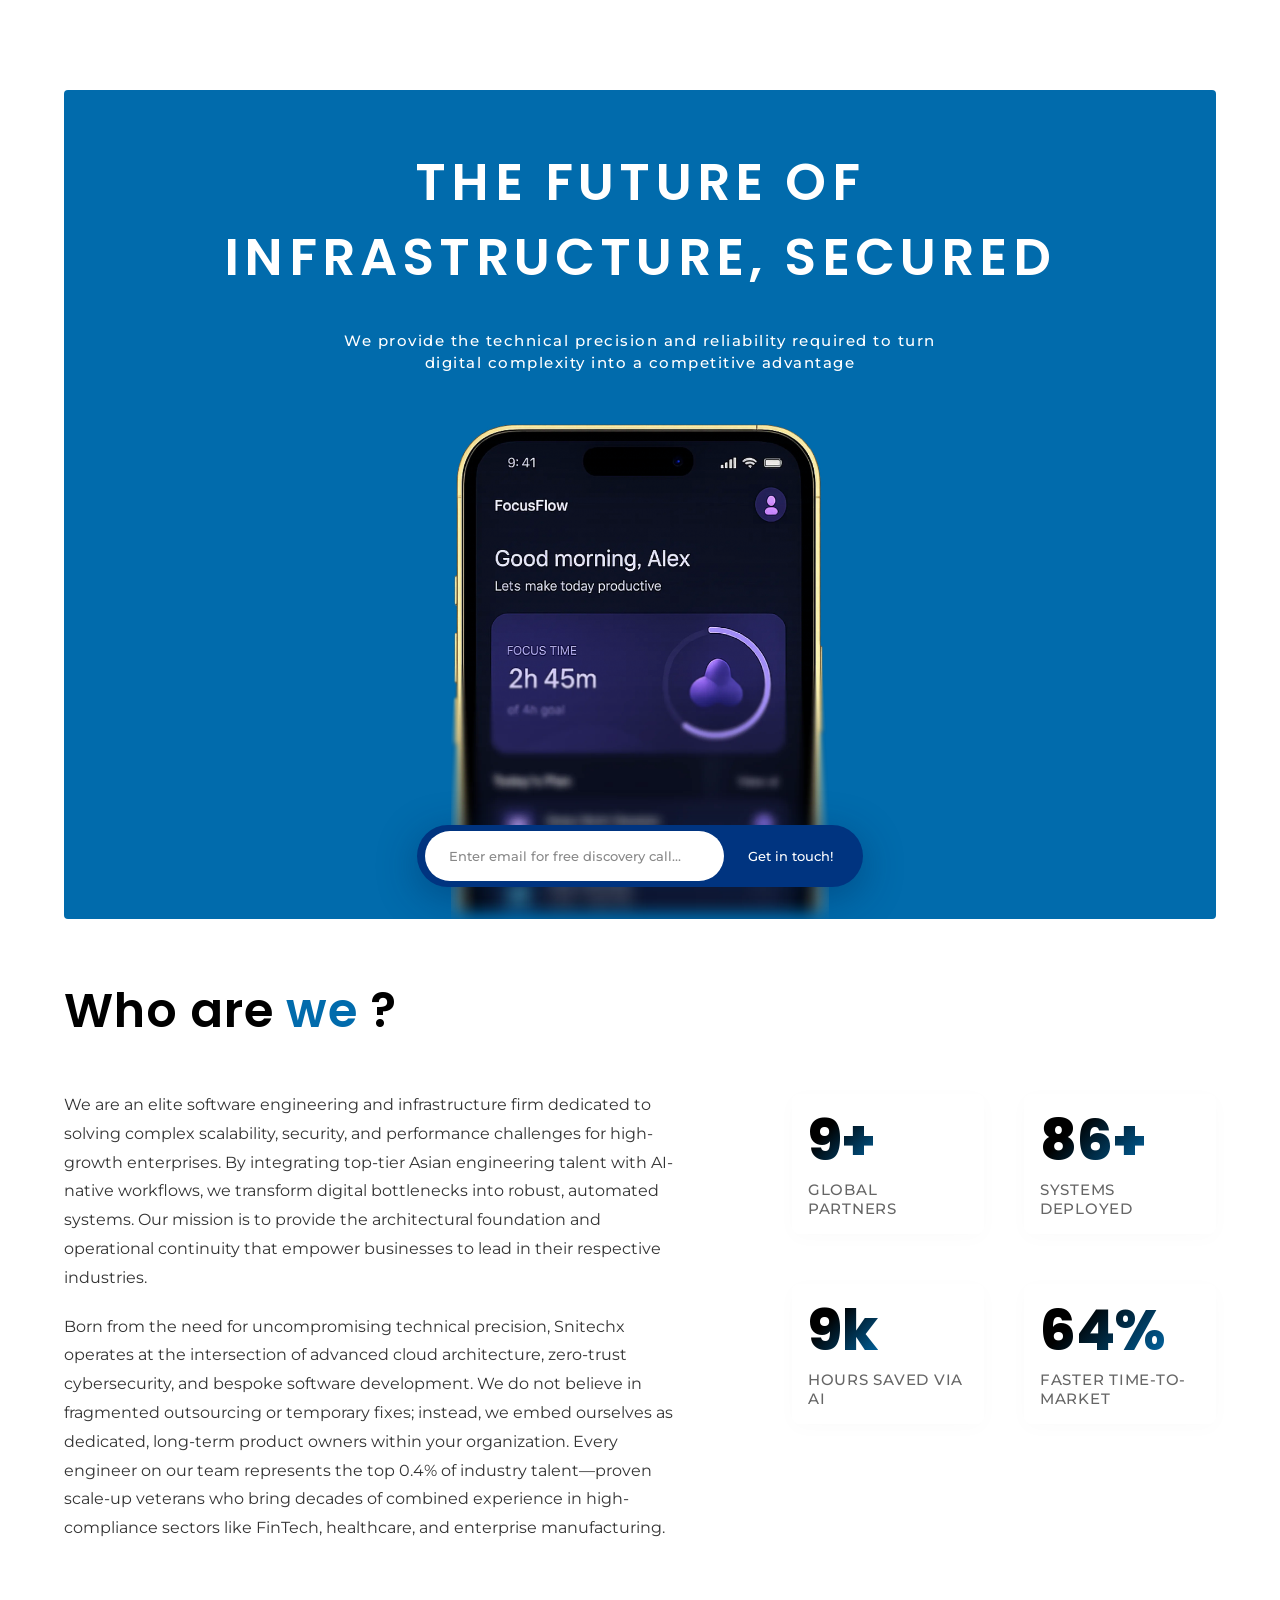
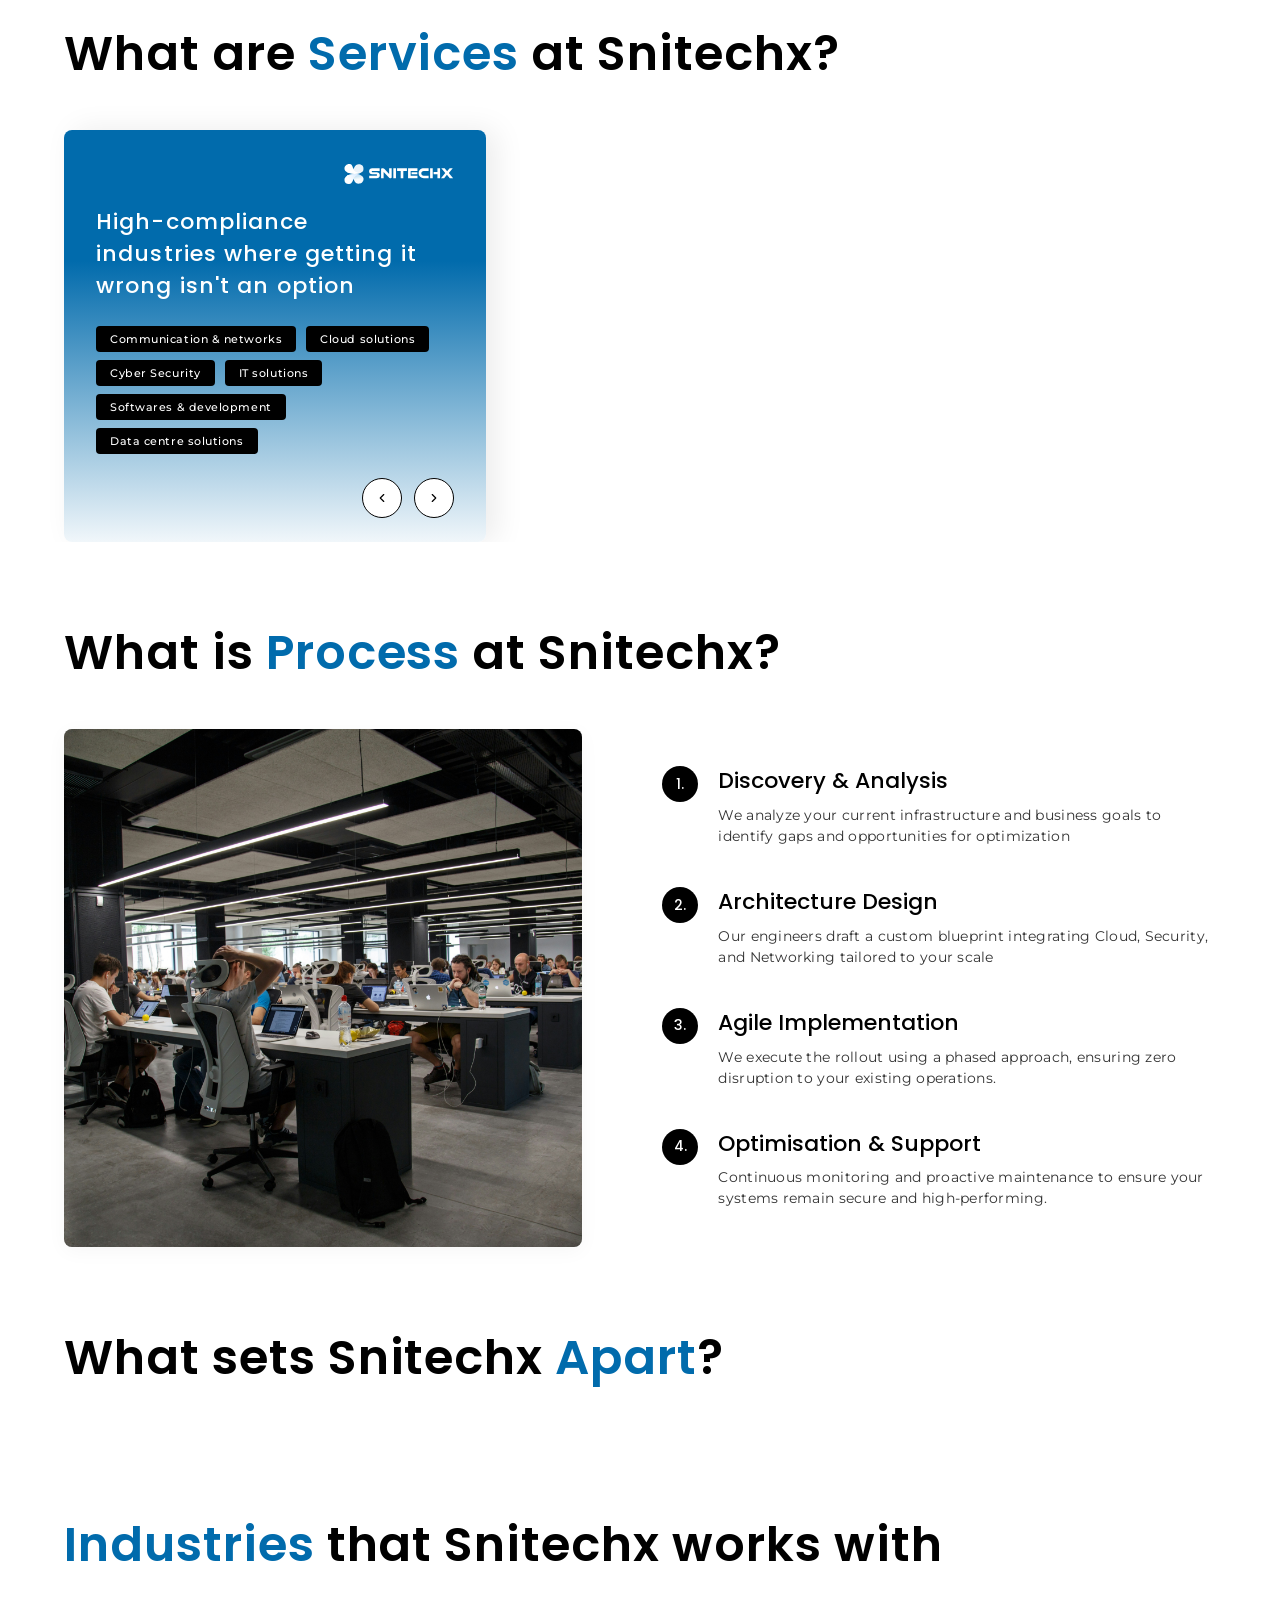
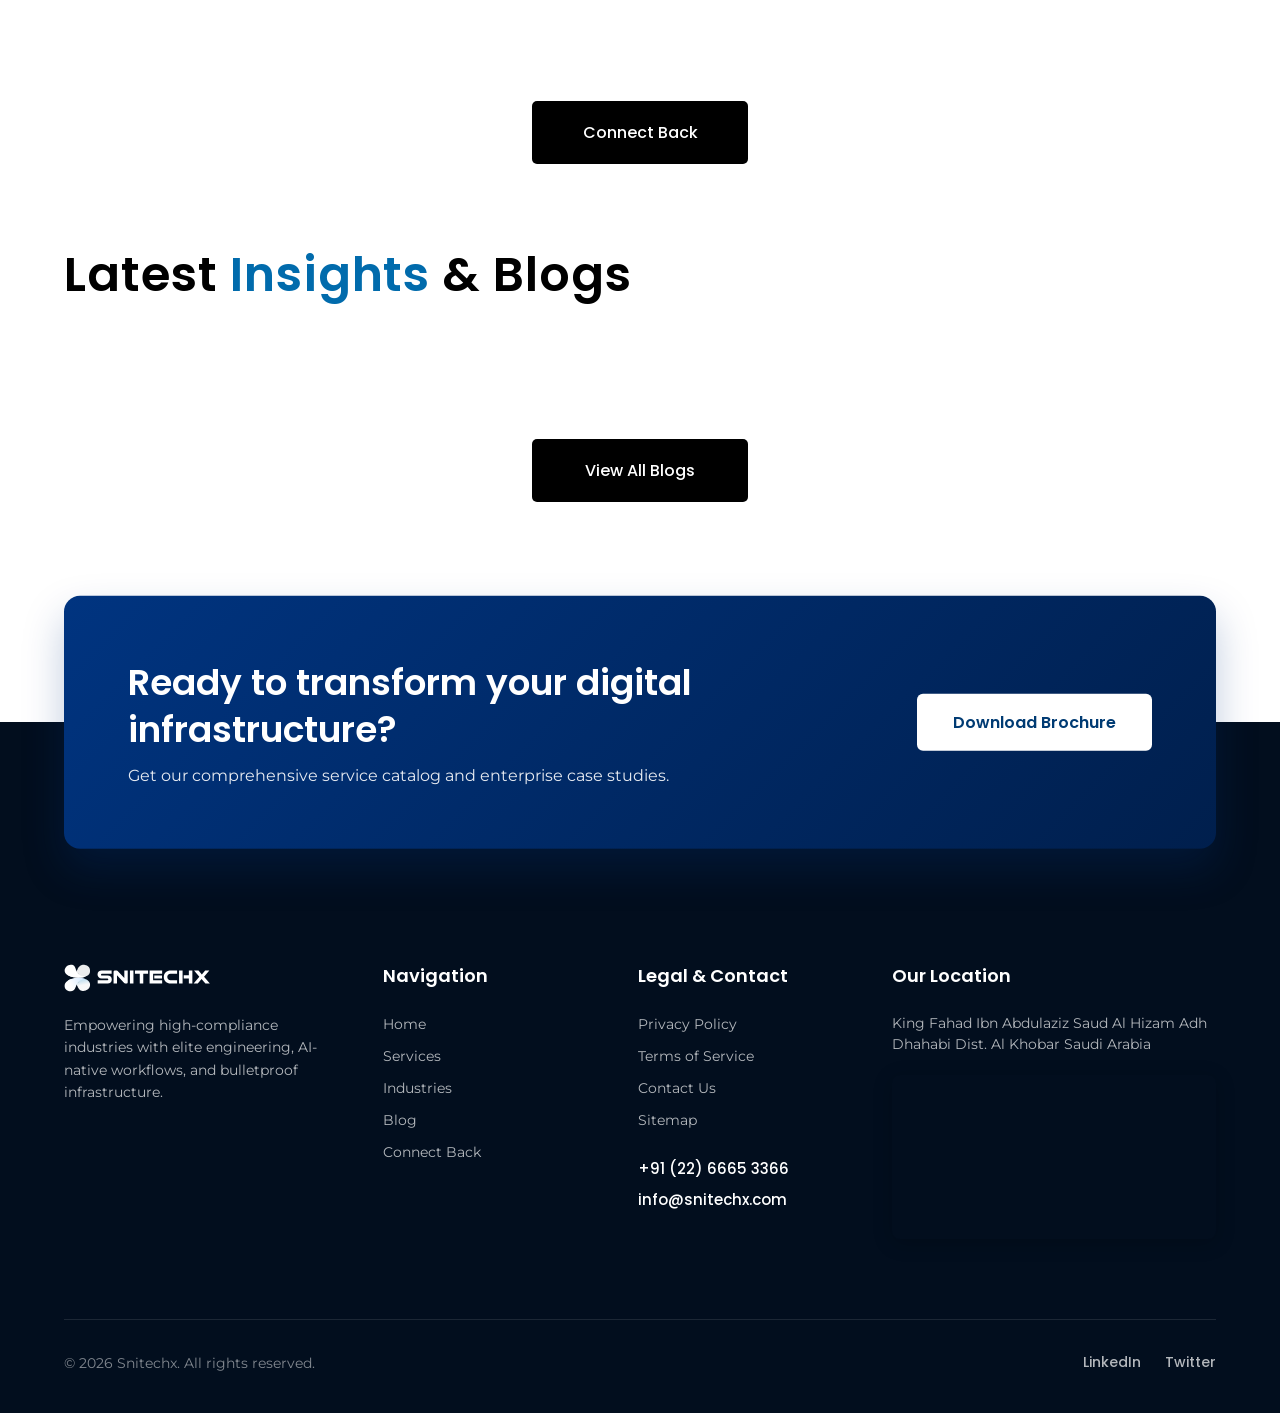
==== commit e914043c: "images compressed 2" ====
--- a/index.html
+++ b/index.html
@@ -142,7 +142,7 @@
     <!-- Preloader Overlay -->
     <div id="preloader" class="preloader">
         <div class="preloader-content">
-            <img src="./assets/snitechxLogoWhite.svg" alt="Snitechx Logo" class="preloader-logo-img" />
+            <img src="./assets/snitechxLogoWhite.svg" alt="Snitechx Logo" class="preloader-logo-img" onload="this.classList.add('loaded')" />
             <div class="preloader-text">Loading Snitechx...</div>
         </div>
     </div>
--- a/styles.css
+++ b/styles.css
@@ -1963,8 +1963,15 @@
     width: clamp(200px, 30vw, 320px);
     height: auto;
     max-width: 85vw;
+    z-index: 2;
+    opacity: 0;
+    transform: scale(0.9);
+    transition: opacity 0.3s ease;
+}
+
+.preloader-logo-img.loaded {
+    opacity: 1;
     animation: zoom-in-out 2.5s cubic-bezier(0.4, 0, 0.2, 1) infinite;
-    z-index: 2;
 }
 
 .preloader-text {
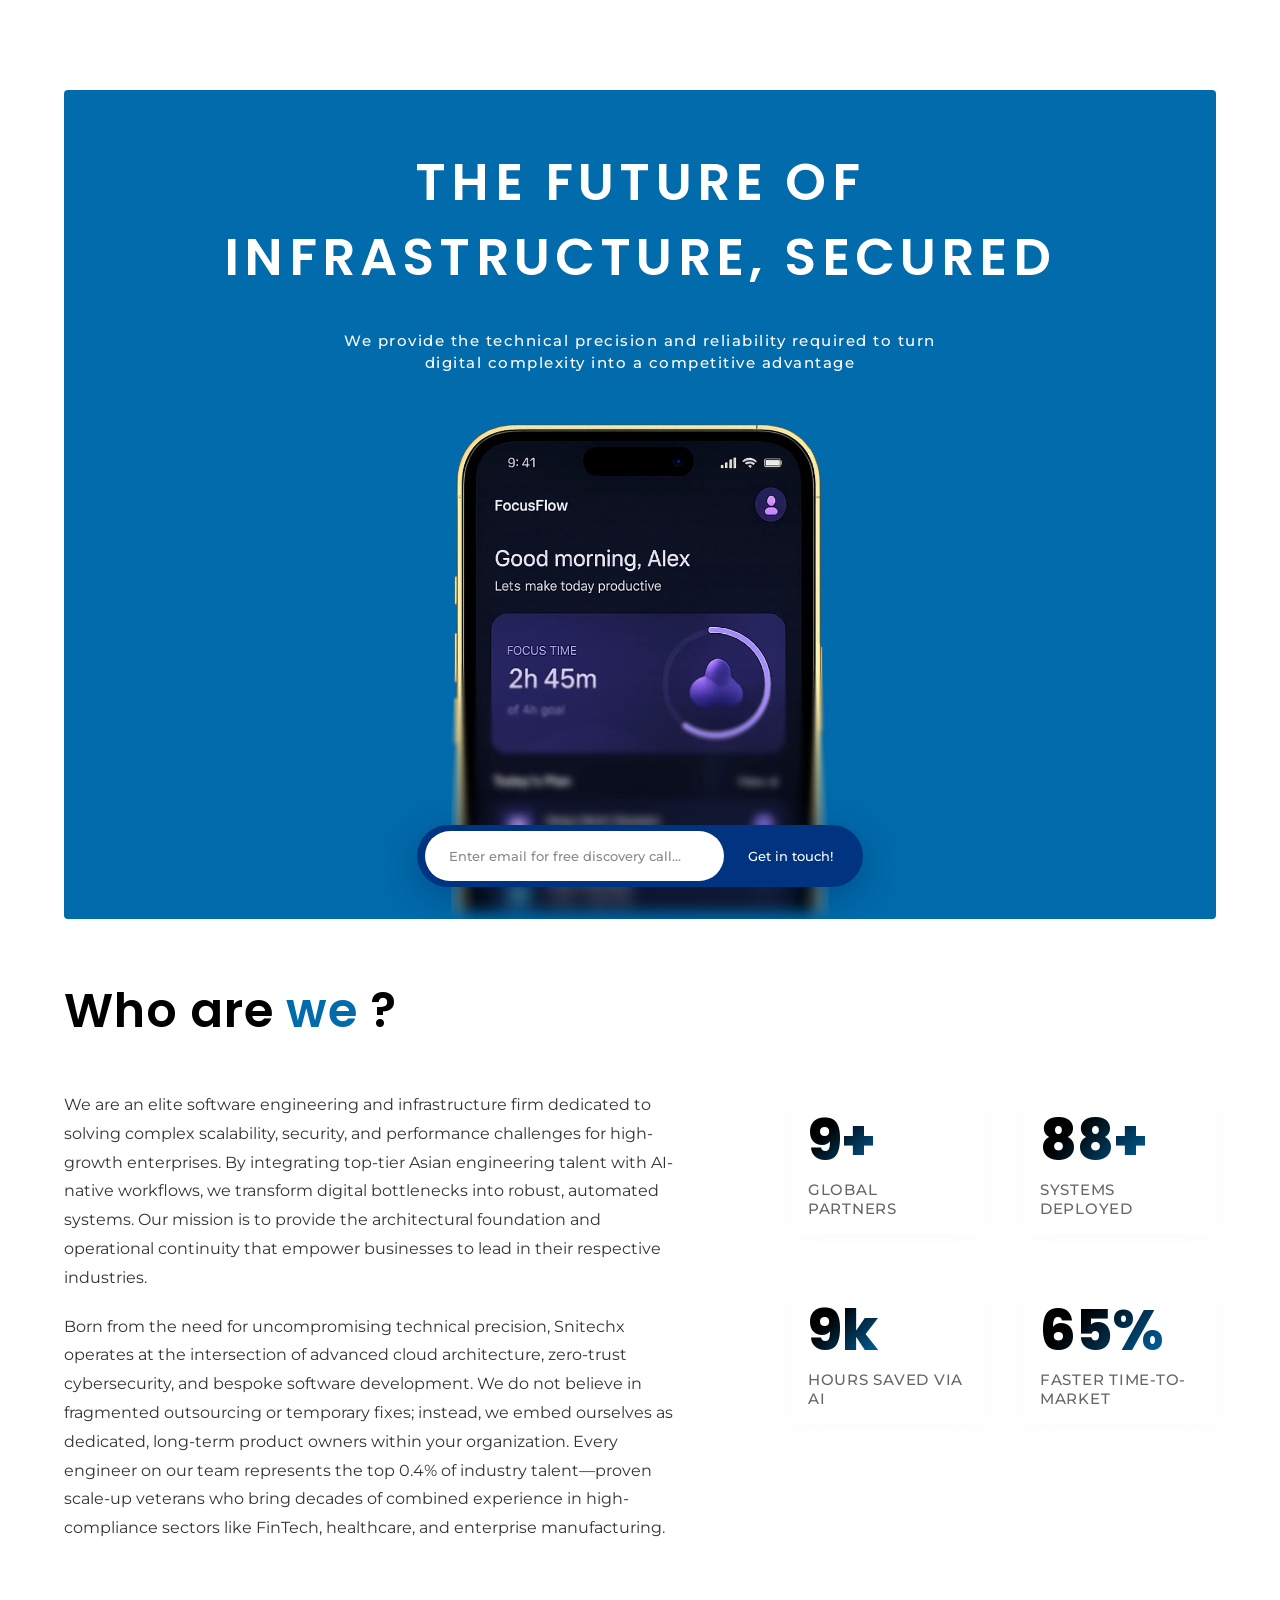
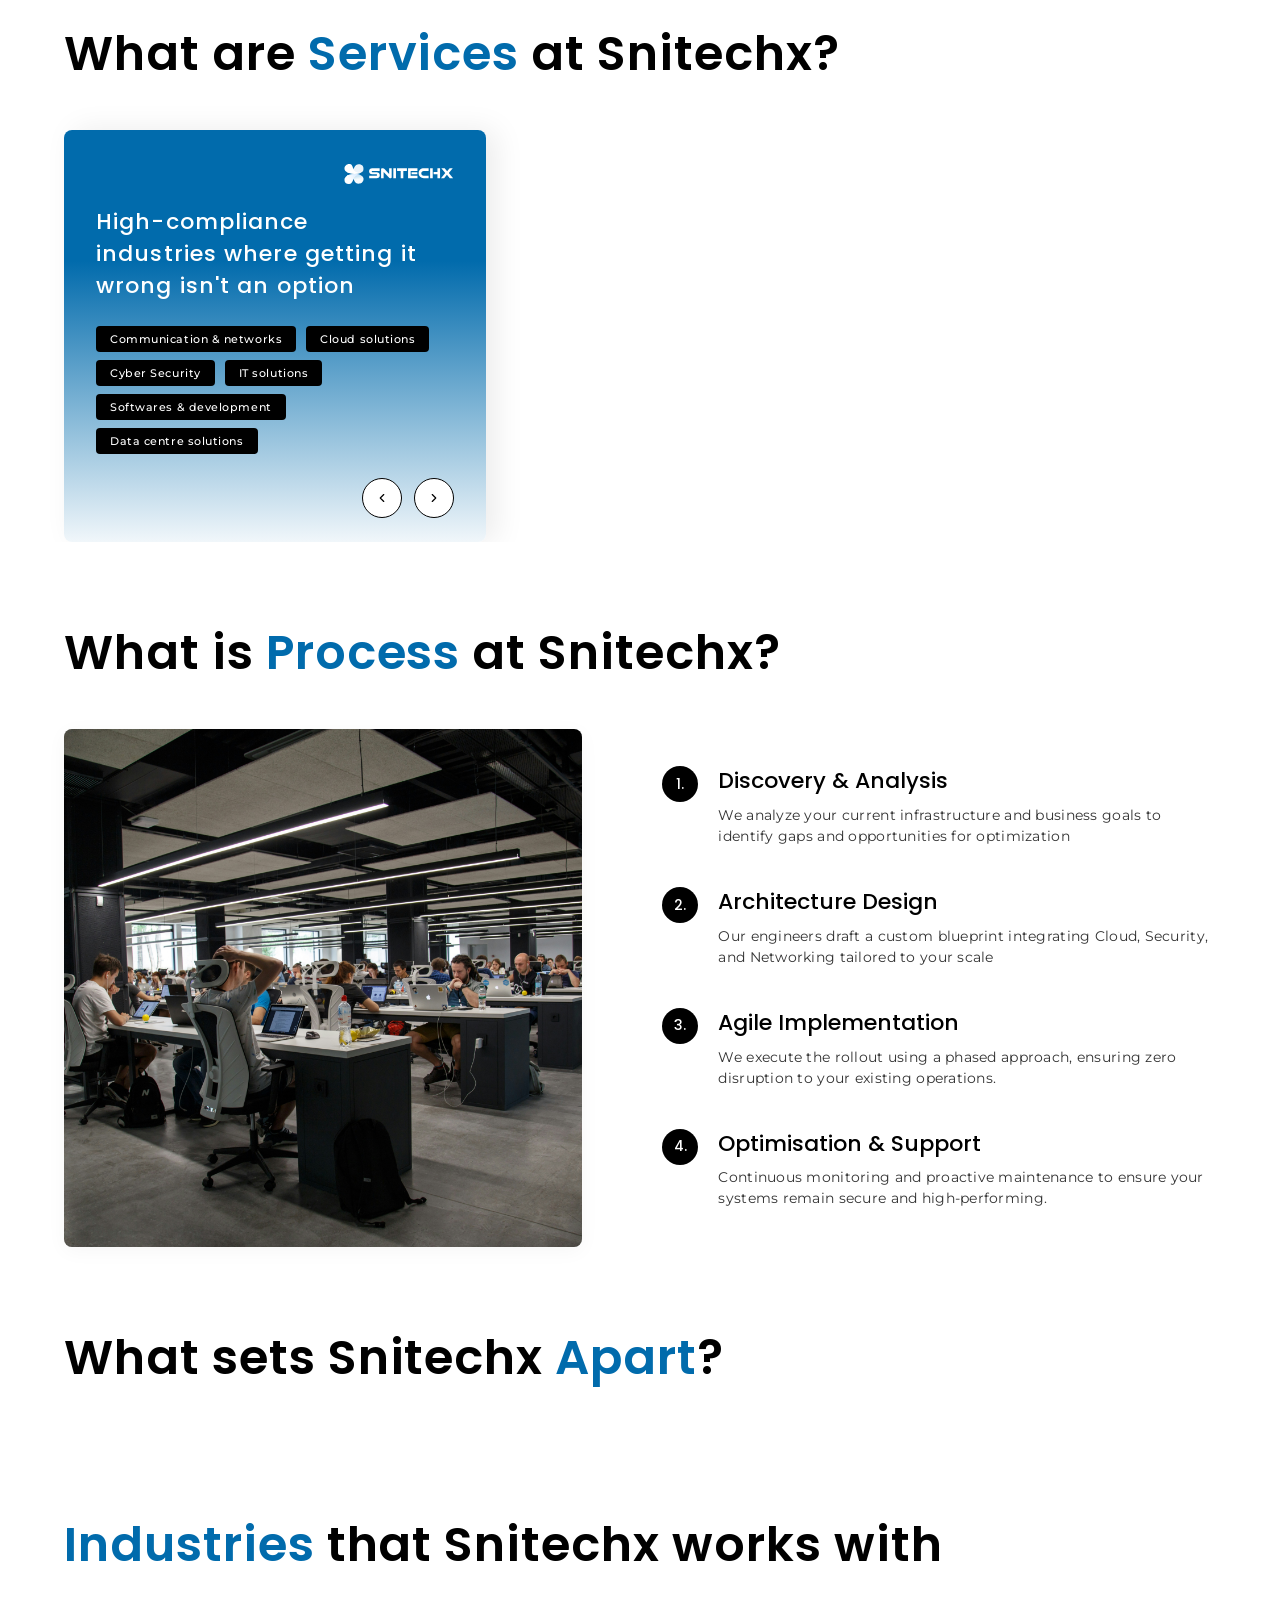
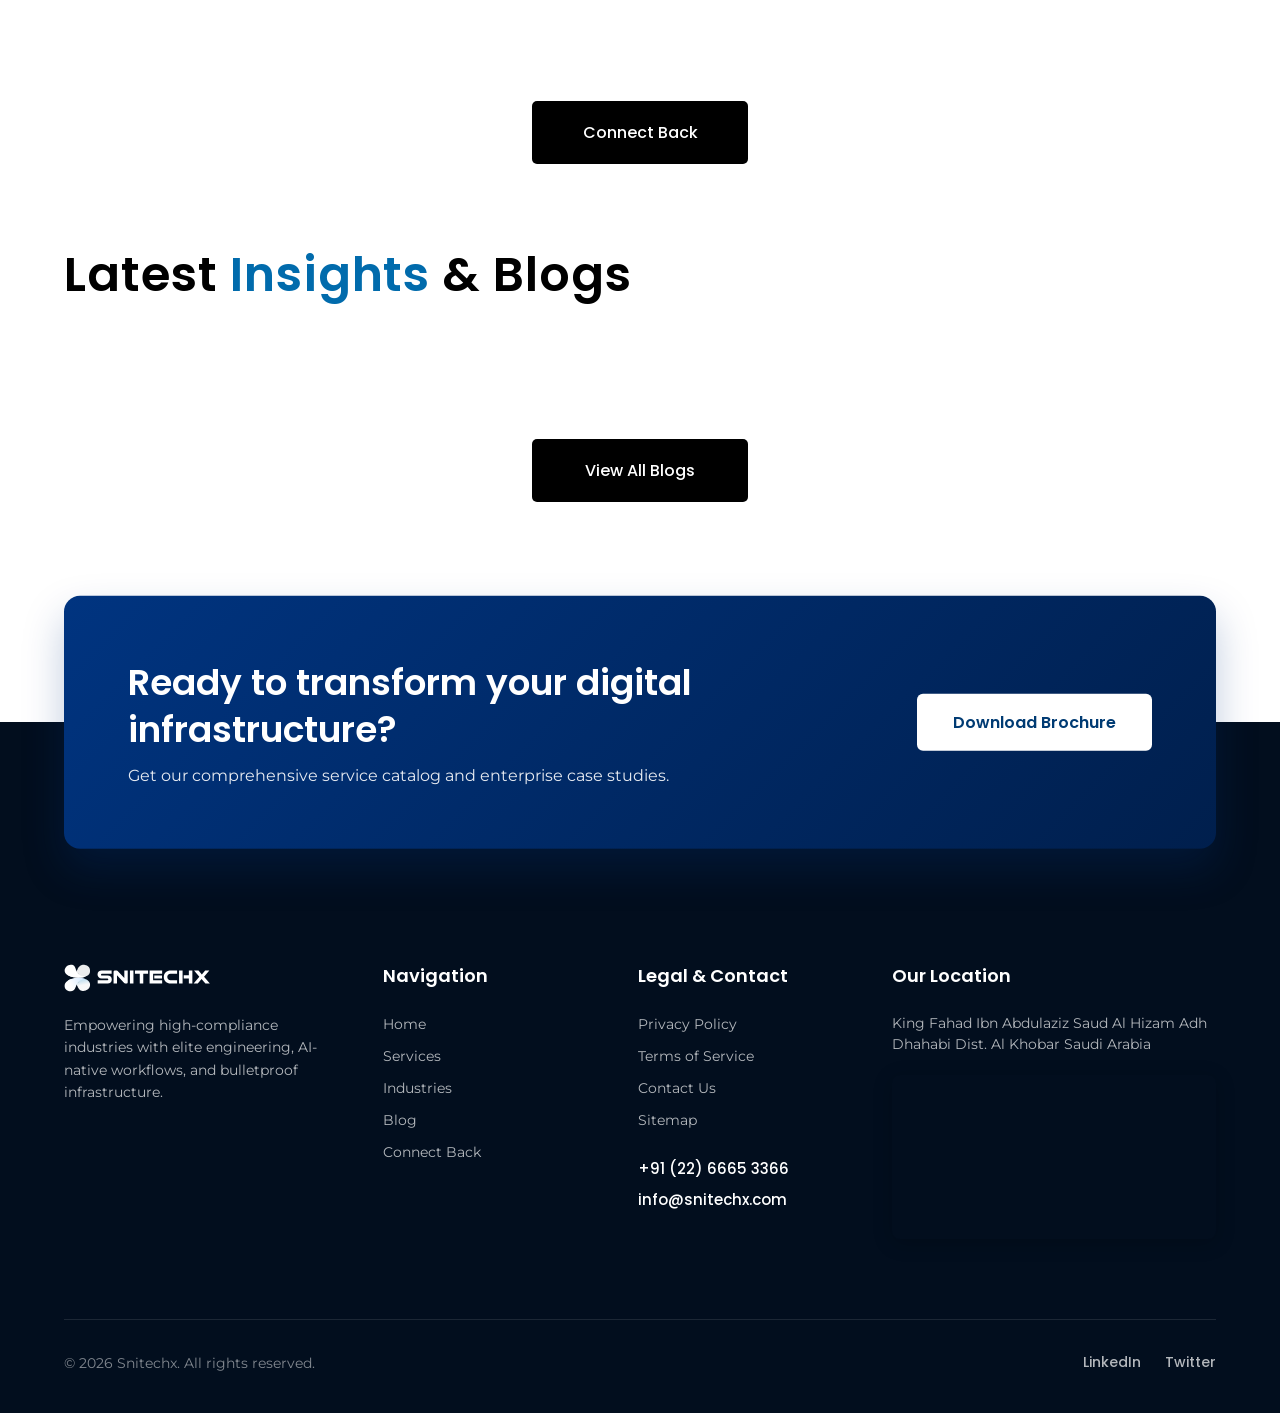
==== commit fec089c4: "images compressed 8" ====
--- a/index.html
+++ b/index.html
@@ -532,10 +532,12 @@
     <!-- Preloader Script -->
     <script>
         window.addEventListener('load', () => {
-            const loader = document.getElementById('preloader');
-            if (loader) {
-                loader.classList.add('fade-out');
-            }
+            setTimeout(() => {
+                const loader = document.getElementById('preloader');
+                if (loader) {
+                    loader.classList.add('fade-out');
+                }
+            }, 400);
         });
     </script>
 </body>
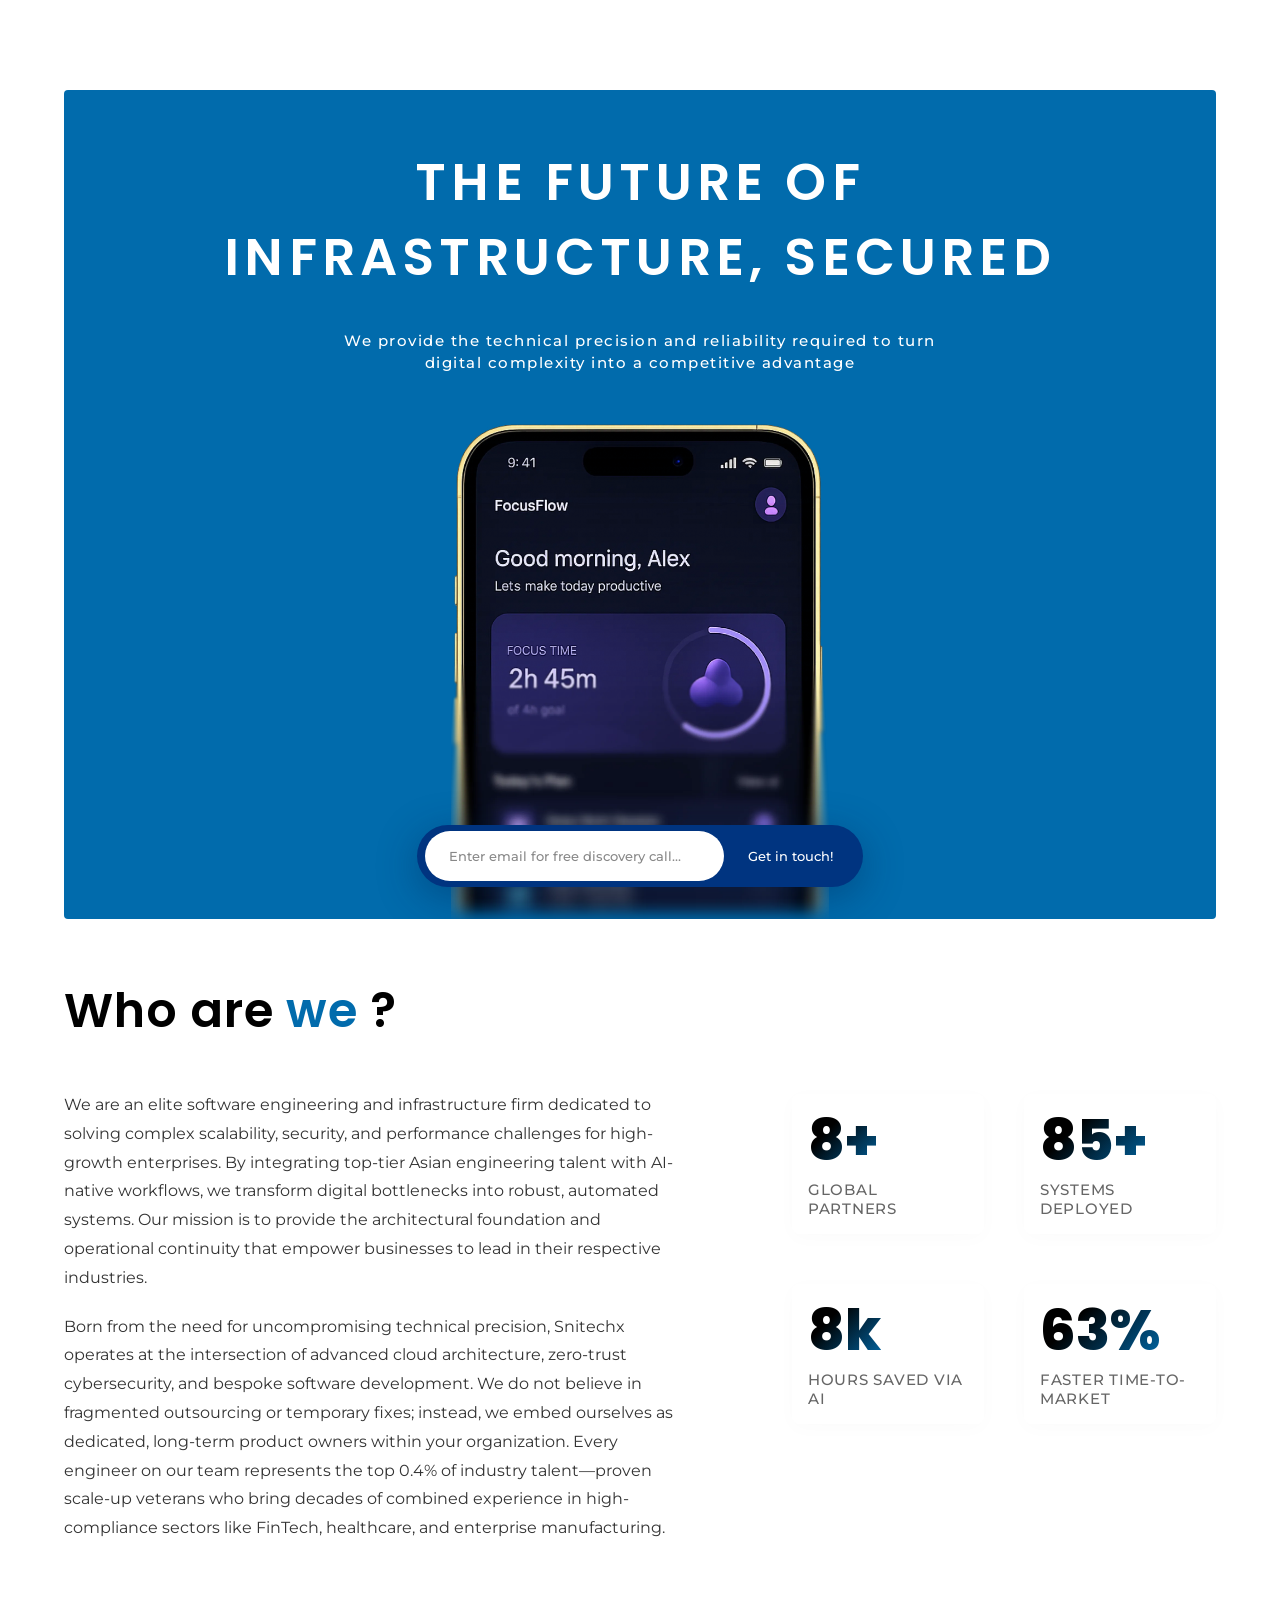
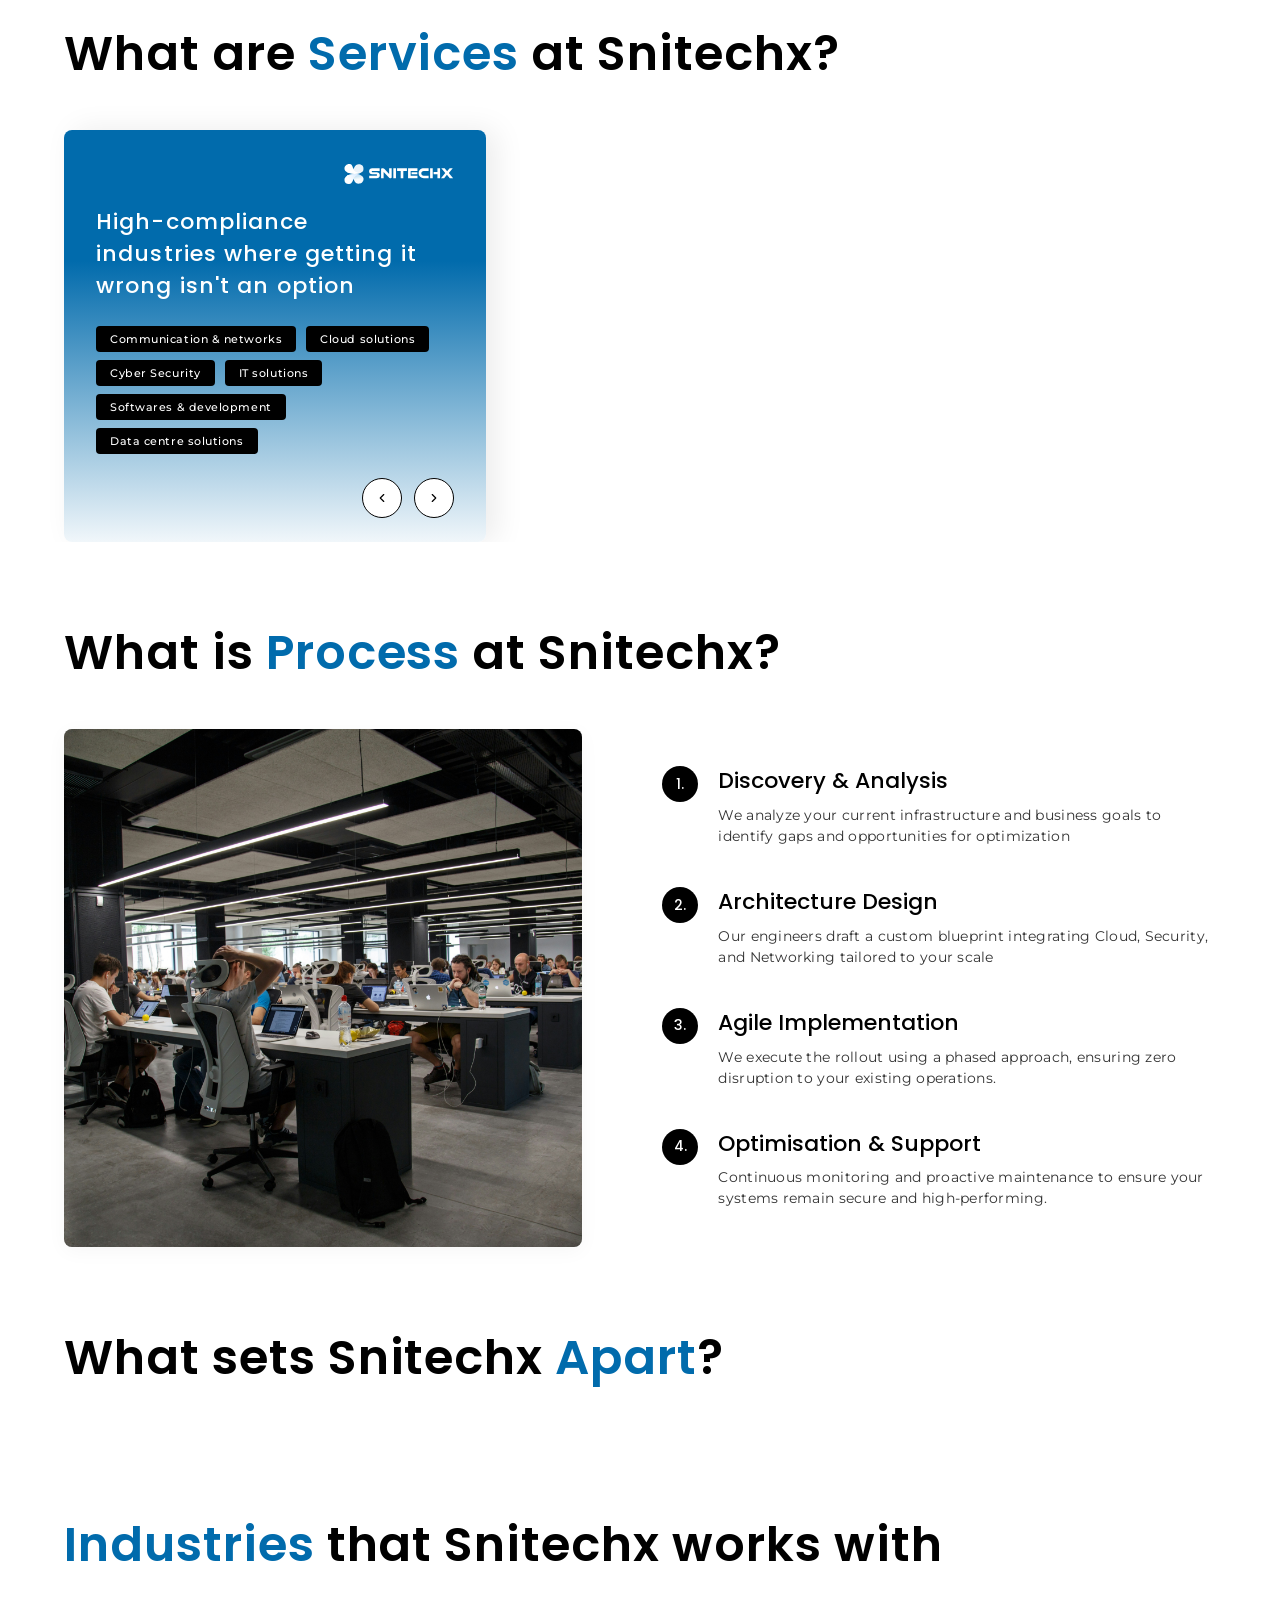
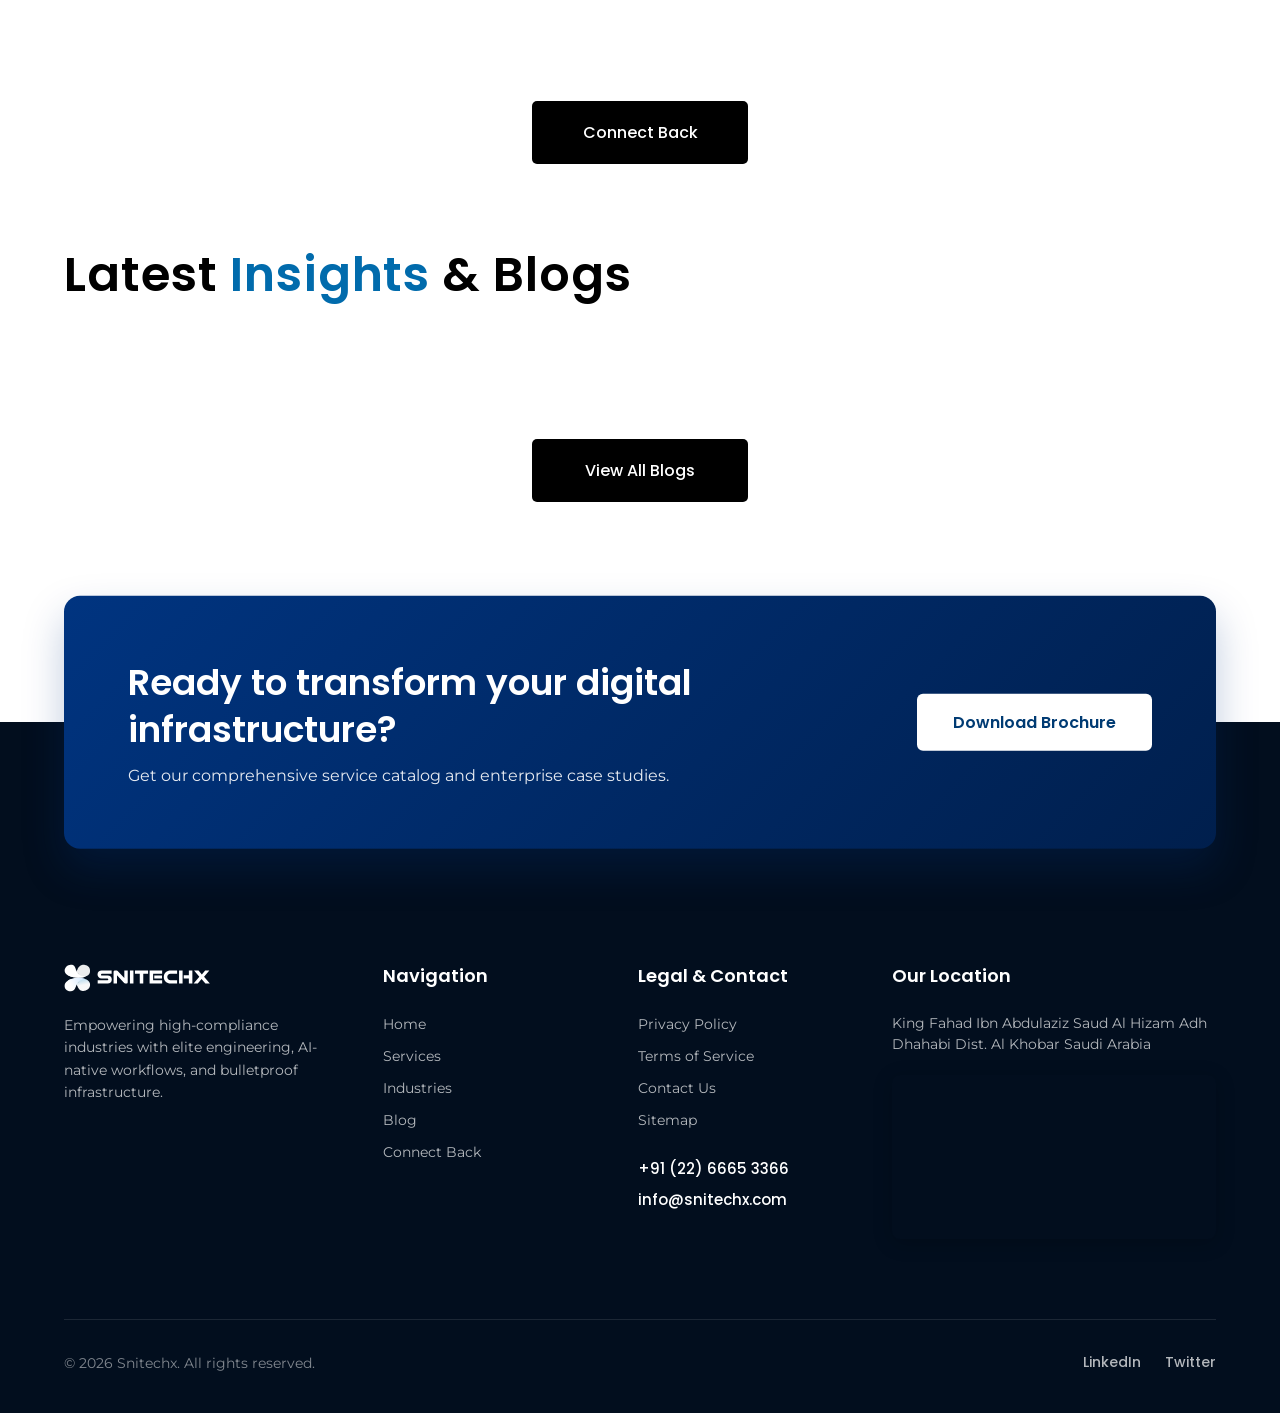
==== commit bdec706d: "images compressed 8u" ====
--- a/index.html
+++ b/index.html
@@ -139,13 +139,7 @@
 </head>
 
 <body>
-    <!-- Preloader Overlay -->
-    <div id="preloader" class="preloader">
-        <div class="preloader-content">
-            <img src="./assets/snitechxLogoWhite.svg" alt="Snitechx Logo" class="preloader-logo-img" onload="this.classList.add('loaded')" />
-            <div class="preloader-text">Loading Snitechx...</div>
-        </div>
-    </div>
+
 
     <!-- The custom navbar component -->
     <snitechx-navbar></snitechx-navbar>
@@ -529,17 +523,7 @@
         import { initHeroAnimation } from './components/hero-animation.js';
         initHeroAnimation();
     </script>
-    <!-- Preloader Script -->
-    <script>
-        window.addEventListener('load', () => {
-            setTimeout(() => {
-                const loader = document.getElementById('preloader');
-                if (loader) {
-                    loader.classList.add('fade-out');
-                }
-            }, 400);
-        });
-    </script>
+
 </body>
 
 </html>
--- a/styles.css
+++ b/styles.css
@@ -1928,79 +1928,3 @@
     }
 }
 
-/* =========================================
-   PRELOADER
-   ========================================= */
-.preloader {
-    position: fixed;
-    top: 0;
-    left: 0;
-    width: 100%;
-    height: 100vh;
-    background-color: #020E1E;
-    z-index: 99999;
-    display: flex;
-    justify-content: center;
-    align-items: center;
-    transition: opacity 0.4s ease, visibility 0.4s ease;
-    opacity: 1;
-    visibility: visible;
-}
-
-.preloader.fade-out {
-    opacity: 0;
-    visibility: hidden;
-}
-
-.preloader-content {
-    display: flex;
-    flex-direction: column;
-    align-items: center;
-    gap: 20px;
-}
-
-.preloader-logo-img {
-    width: clamp(200px, 30vw, 320px);
-    height: auto;
-    max-width: 85vw;
-    z-index: 2;
-    opacity: 0;
-    transform: scale(0.9);
-    transition: opacity 0.3s ease;
-}
-
-.preloader-logo-img.loaded {
-    opacity: 1;
-    animation: zoom-in-out 2.5s cubic-bezier(0.4, 0, 0.2, 1) infinite;
-}
-
-.preloader-text {
-    font-family: 'Poppins', sans-serif;
-    font-size: 12px;
-    font-weight: 600;
-    letter-spacing: 0.2em;
-    color: rgba(255, 255, 255, 0.6);
-    text-transform: uppercase;
-    animation: pulse-text 2.5s ease-in-out infinite;
-    margin-top: 10px;
-}
-
-@keyframes zoom-in-out {
-    0%, 100% {
-        transform: scale(0.9);
-        opacity: 0.75;
-    }
-    50% {
-        transform: scale(1.08);
-        opacity: 1;
-    }
-}
-
-@keyframes pulse-text {
-    0%, 100% {
-        opacity: 0.5;
-    }
-    50% {
-        opacity: 1;
-    }
-}
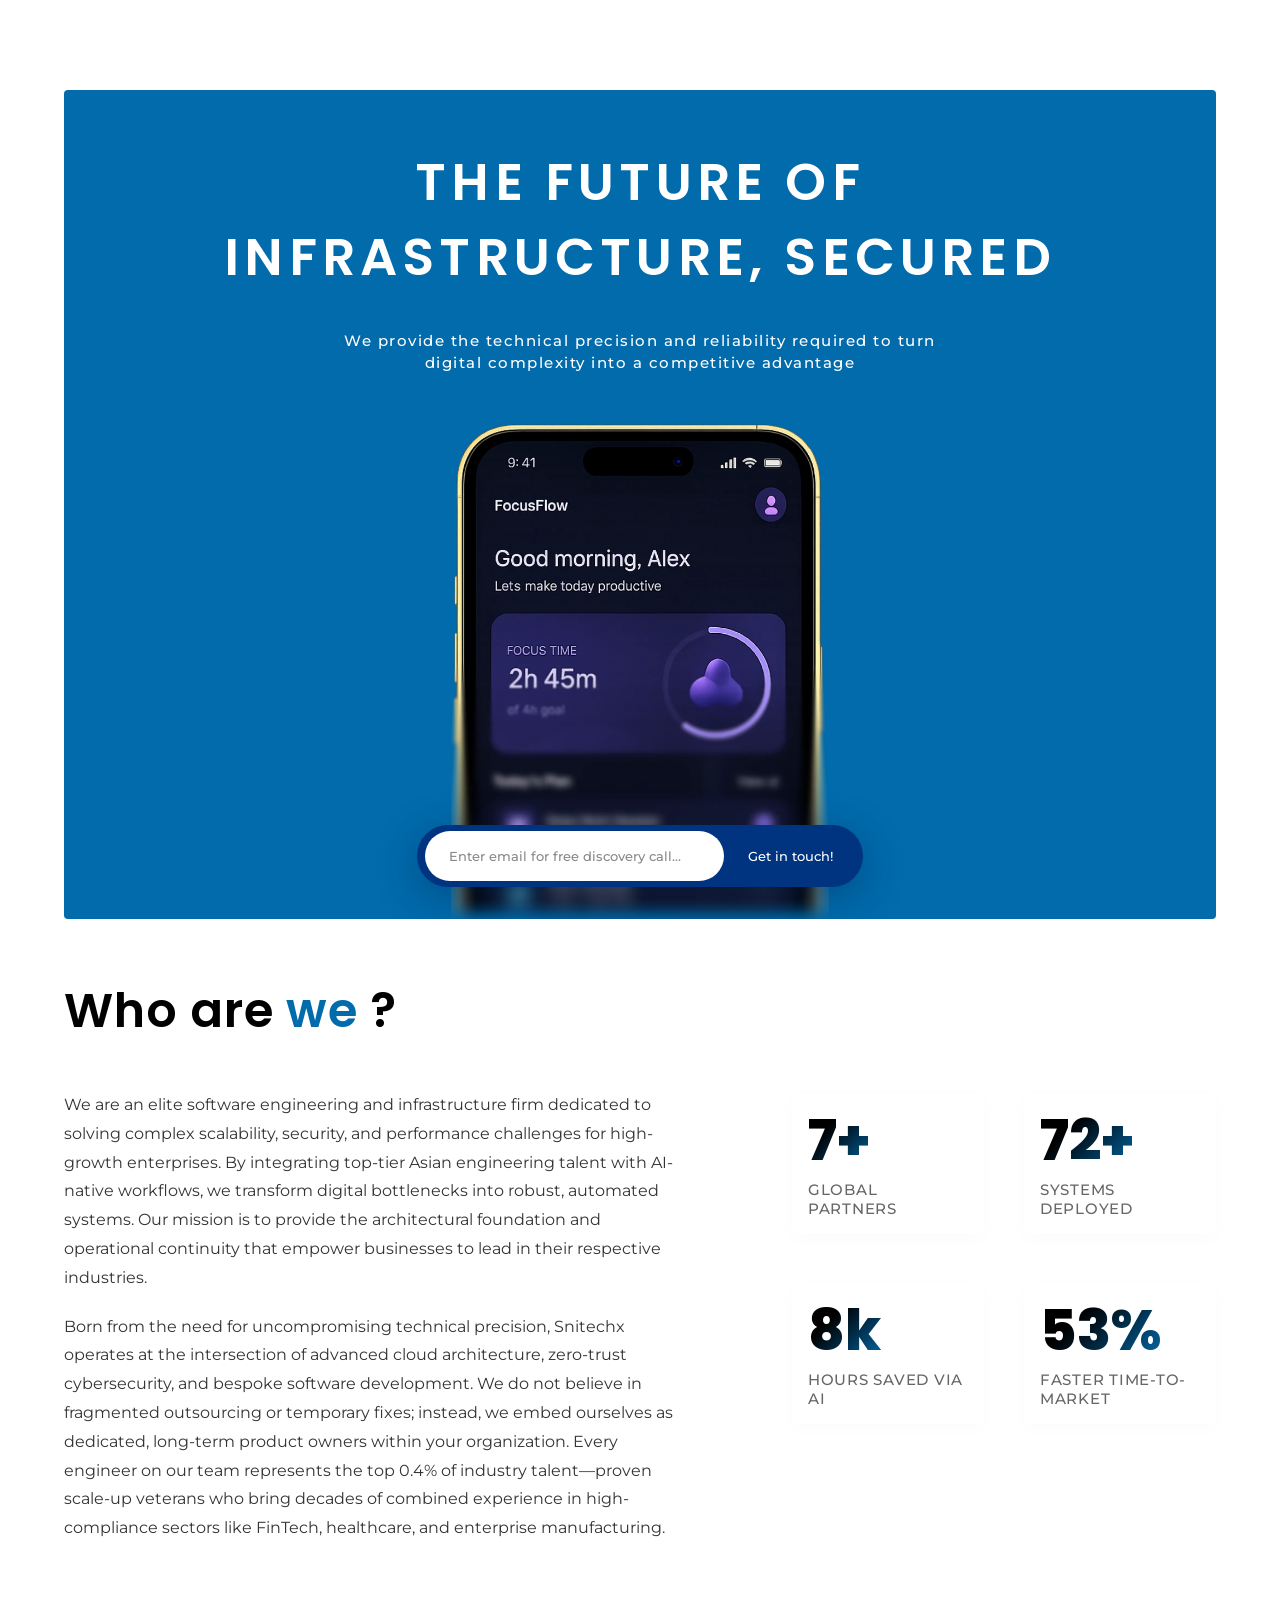
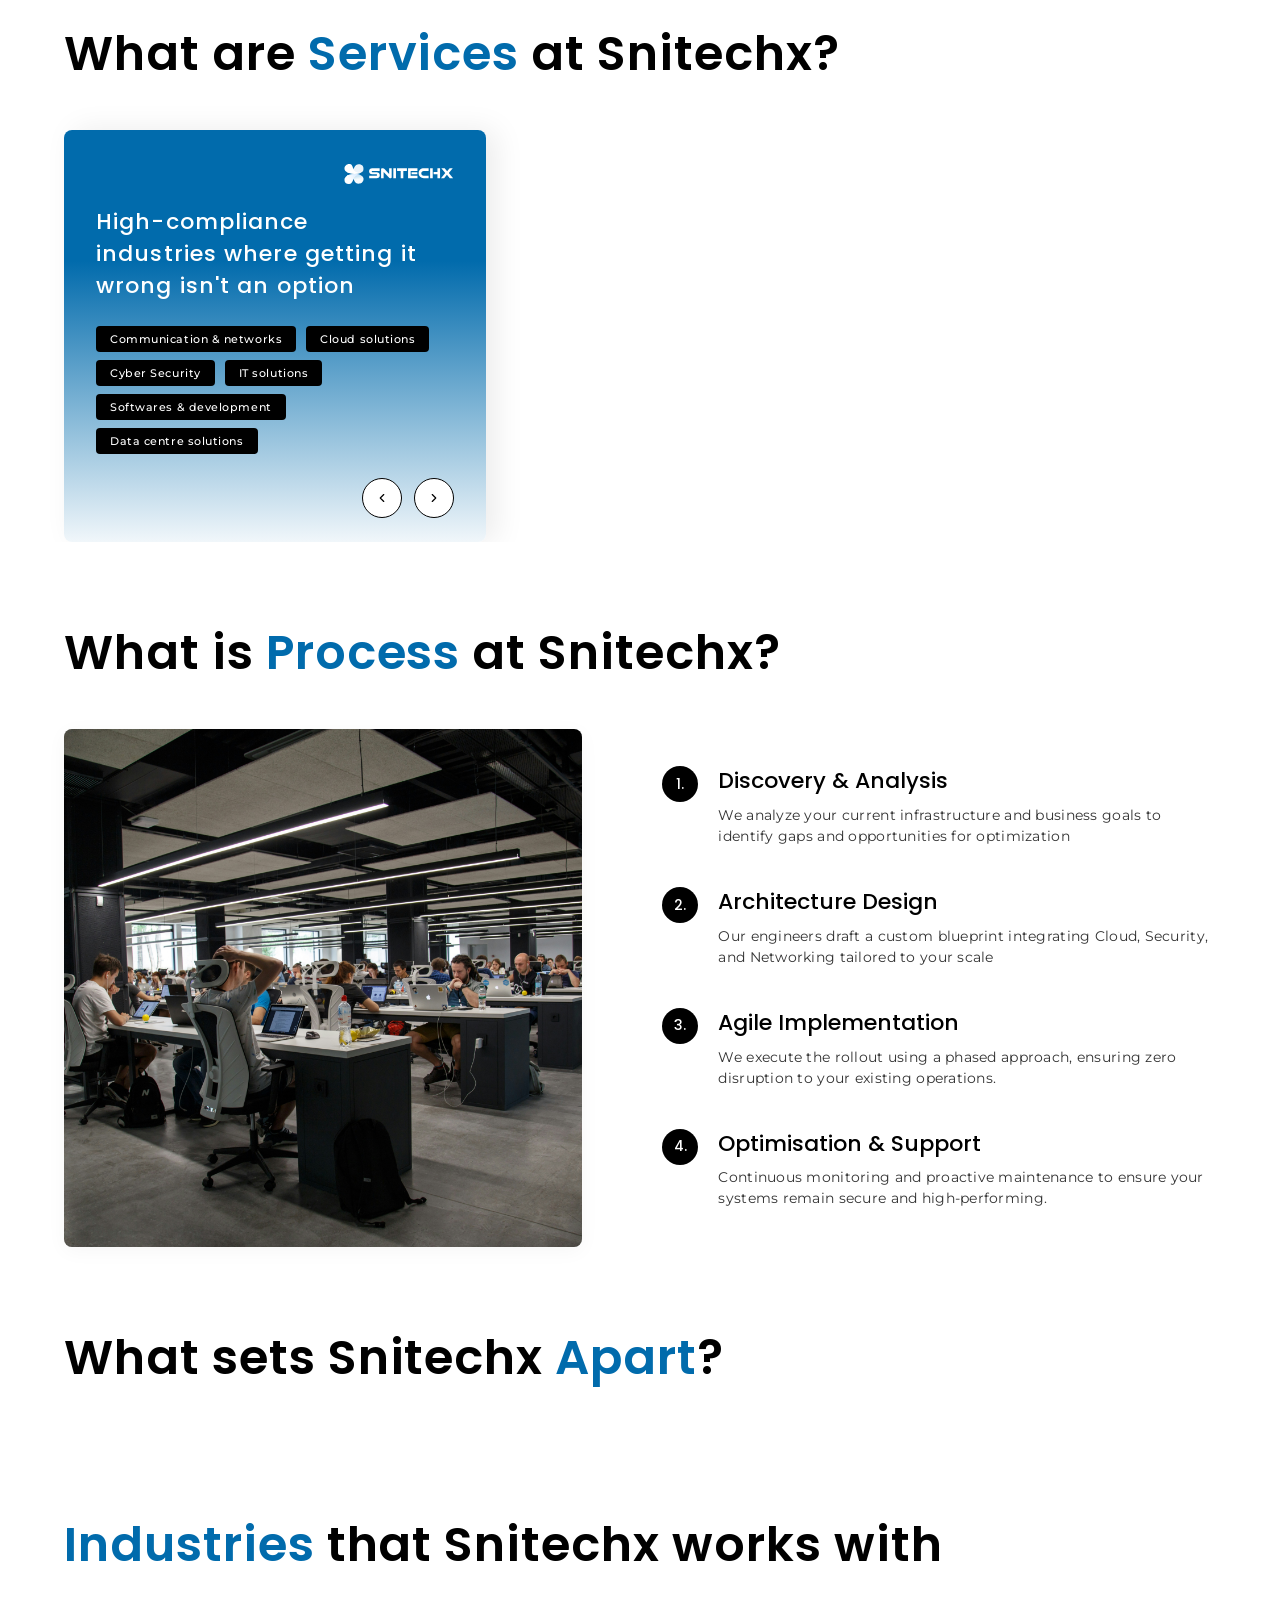
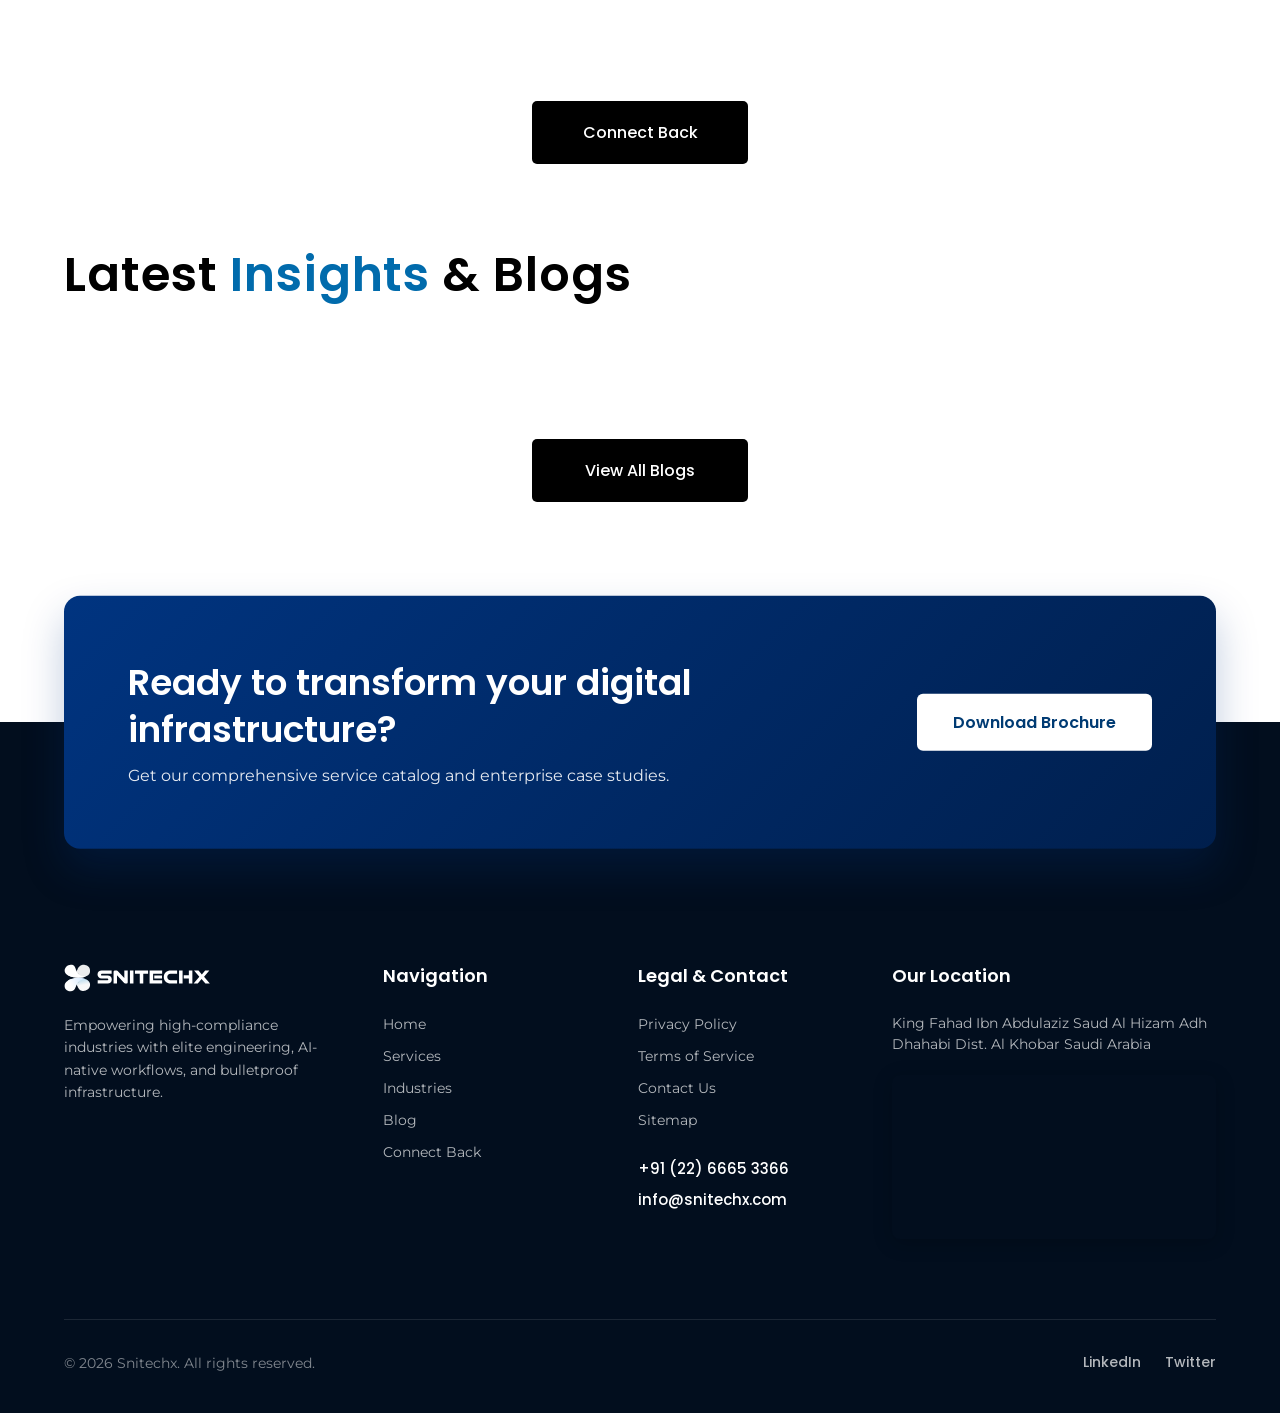
==== commit fe24f732: "Add /connectsnitechx2 route with updated phone number and single sales email" ====
--- a/index.html
+++ b/index.html
@@ -12,6 +12,7 @@
     <meta name="author" content="Snitechx">
     <meta name="robots" content="index, follow">
     <link rel="canonical" href="https://snitechx.com/">
+    <link rel="preload" href="/assets/snitechxLogo.svg" as="image" type="image/svg+xml">
     <link rel="icon" type="image/svg+xml" href="./favicon.svg">
     <link rel="ai-meta" href="./ai.meta">
     <link rel="sitemap" type="application/xml" title="Sitemap" href="./sitemap.xml">
